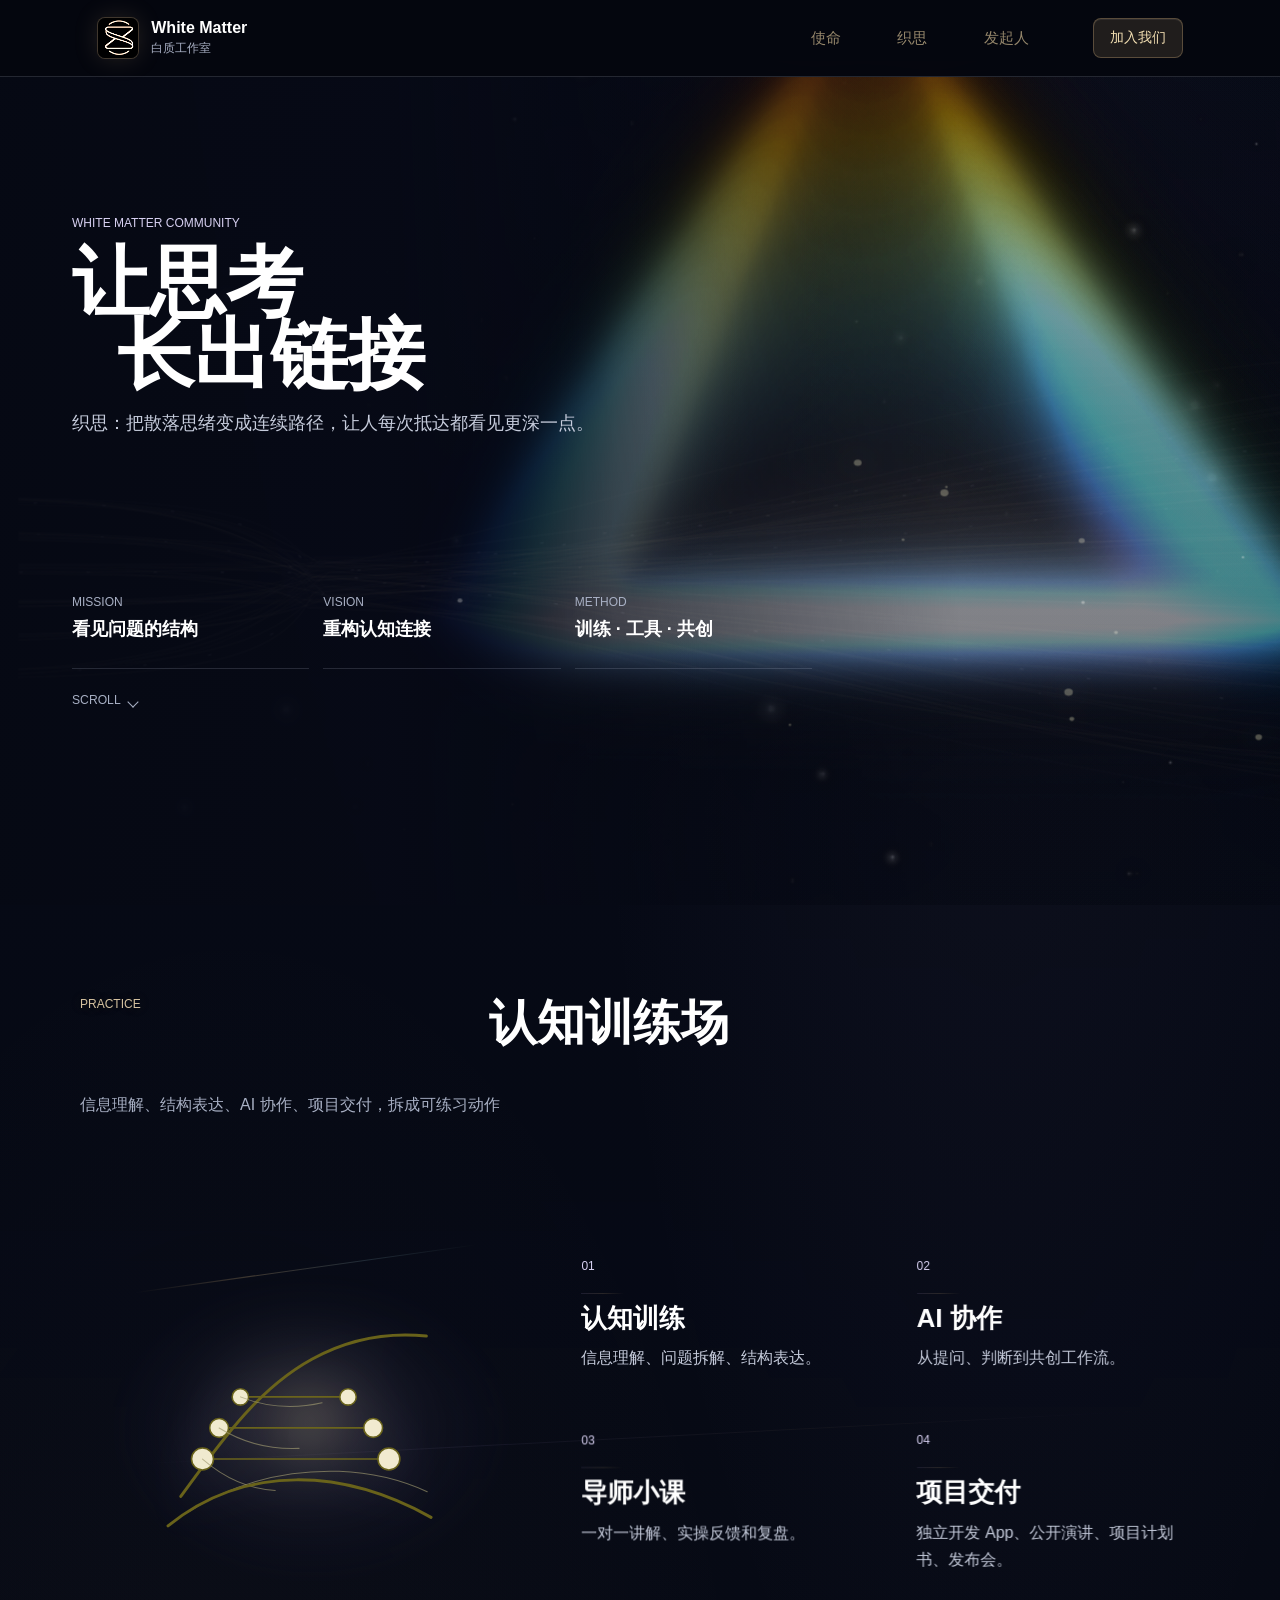
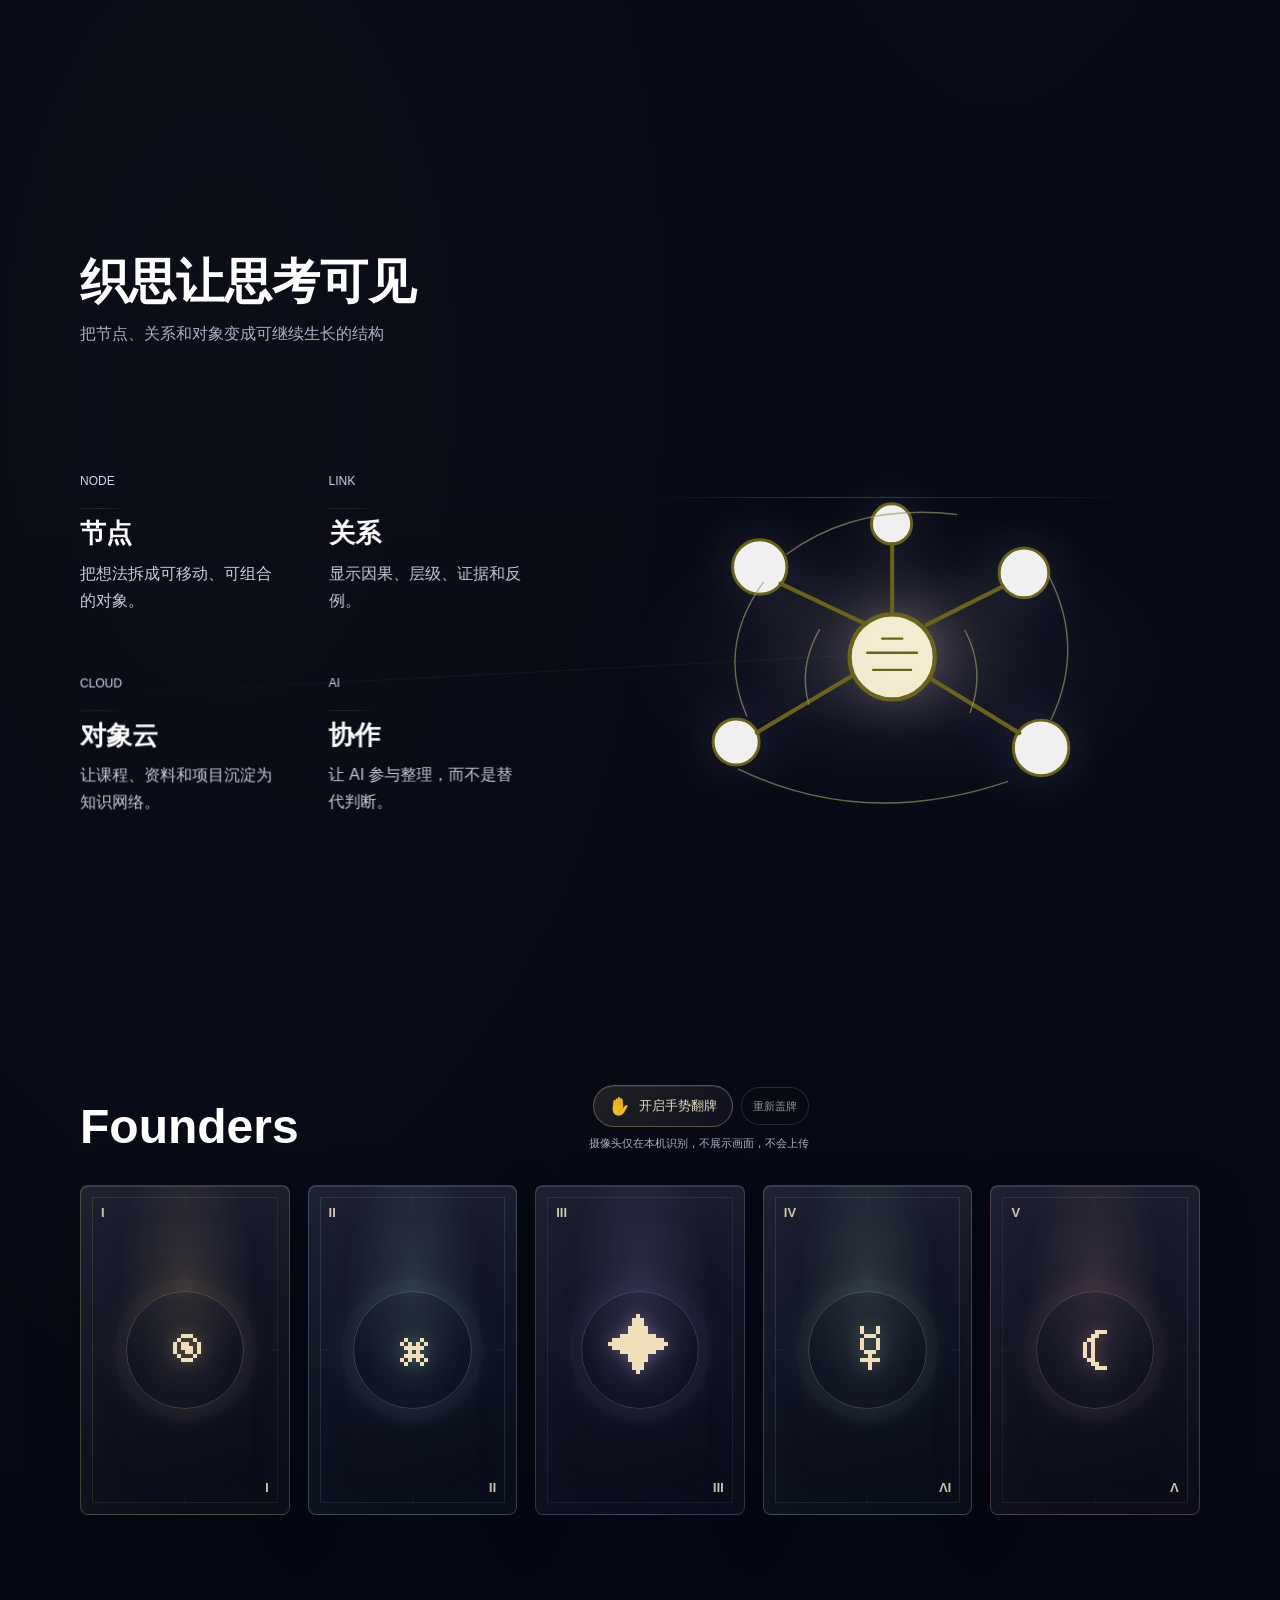
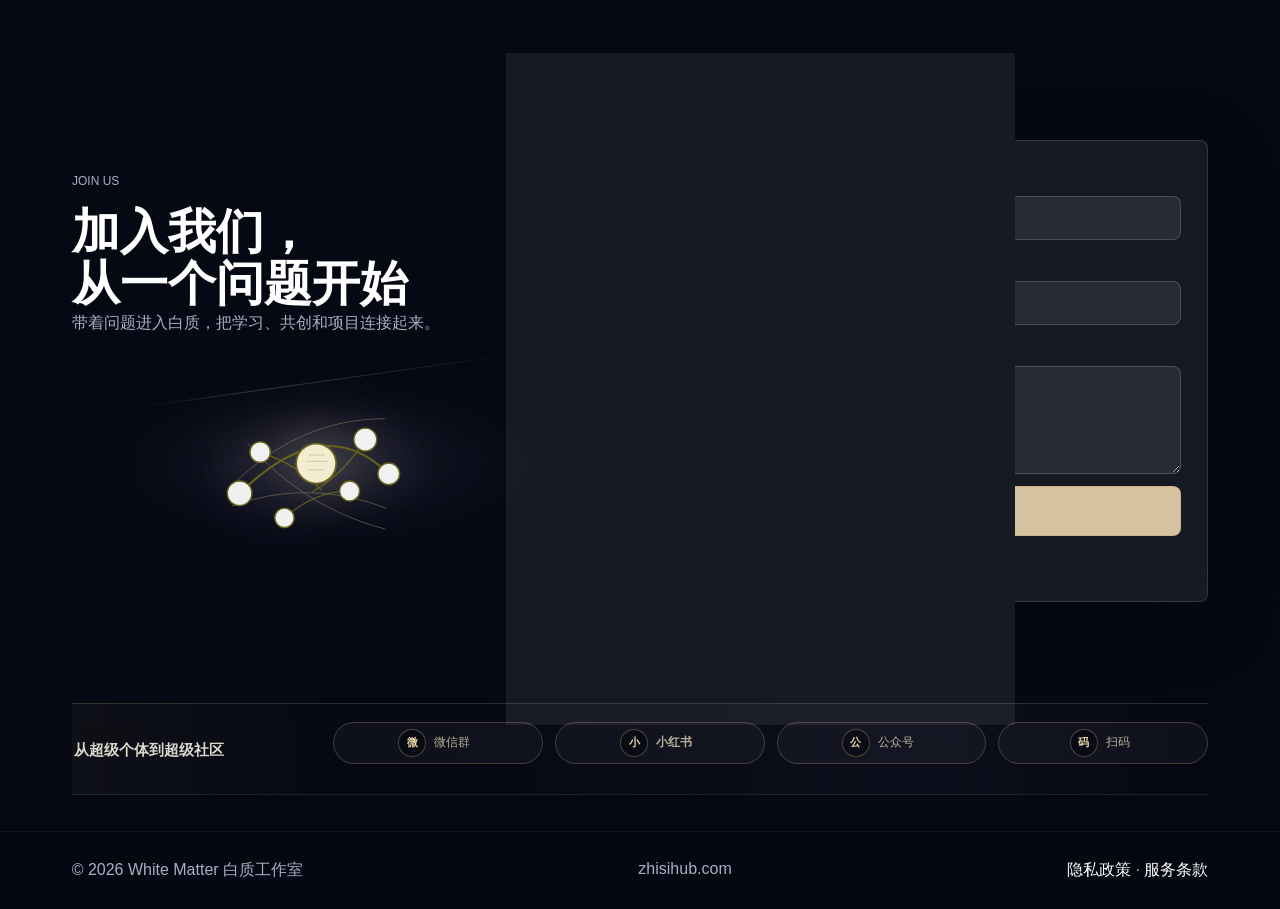
==== index.html @ 8ad55bcb "Add dynamic prism spectrum and rational typography" ====
<!doctype html>
<html lang="zh-CN">
  <head>
    <meta charset="utf-8">
    <meta name="viewport" content="width=device-width, initial-scale=1">
    <meta name="description" content="White Matter 白质工作室，让思考长出链接，把散落思绪变成连续路径。">
    <meta property="og:title" content="White Matter 白质工作室">
    <meta property="og:description" content="让思考长出链接，把散落思绪变成连续路径。">
    <meta property="og:type" content="website">
    <meta property="og:url" content="https://zhisihub.com/">
    <meta name="theme-color" content="#090d19">
    <title>White Matter 白质工作室 | 认知连接社区</title>
    <link rel="icon" href="./favicon.png?v=stroke-write-20260623" type="image/png">
    <link rel="stylesheet" href="./styles.css?v=rational-spectrum-v31">
  </head>
  <body>
    <header class="site-header" aria-label="主导航">
      <a class="brand" href="#mission" aria-label="White Matter 首页">
        <span class="brand-mark" aria-hidden="true">
          <img class="brand-logo-write" src="./assets/white-matter-logo-write.gif?v=logo-write-sync-20260710-1542" alt="">
        </span>
        <span>
          <strong>White Matter</strong>
          <small>白质工作室</small>
        </span>
      </a>
      <nav class="nav-links" aria-label="页面导航">
        <a href="#mission">使命</a>
        <a href="#zhisi">织思</a>
        <a href="#founders">发起人</a>
      </nav>
      <a class="nav-cta" href="#contact">加入我们</a>
    </header>

    <div class="site-galaxy" id="siteGalaxy" aria-hidden="true"></div>

    <main>
      <section id="mission" class="community-hero" aria-label="White Matter 使命愿景">
        <div class="hero-prism" id="heroPrism" aria-hidden="true"></div>
        <svg class="home-fiber-field" id="homeFiberField" viewBox="0 0 1200 680" preserveAspectRatio="none" aria-hidden="true"></svg>
        <div class="hero-inner">
          <p class="eyebrow">White Matter Community</p>
          <h1><span>让思考</span><span>长出链接</span></h1>
          <p class="neural-note">织思：把散落思绪变成连续路径，让人每次抵达都看见更深一点。</p>
          <div class="mission-strip" aria-label="使命愿景">
            <article tabindex="0">
              <span>Mission</span>
              <strong>看见问题的结构</strong>
            </article>
            <article tabindex="0">
              <span>Vision</span>
              <strong>重构认知连接</strong>
            </article>
            <article tabindex="0">
              <span>Method</span>
              <strong>训练 · 工具 · 共创</strong>
            </article>
          </div>
          <a class="scroll-cue" href="#courses" aria-label="向下滚动到认知训练场">Scroll</a>
        </div>
      </section>

      <section id="courses" class="section content-section course-section">
        <div class="section-heading">
          <p class="eyebrow">Practice</p>
          <h2>认知训练场</h2>
          <p>信息理解、结构表达、AI 协作、项目交付，拆成可练习动作</p>
        </div>
        <div class="content-layout">
          <figure class="line-visual" tabindex="0">
            <img src="./assets/course-structure.svg" alt="课程结构线稿图">
          </figure>
          <div class="detail-grid">
            <article tabindex="0"><span>01</span><h3>认知训练</h3><p>信息理解、问题拆解、结构表达。</p></article>
            <article tabindex="0"><span>02</span><h3>AI 协作</h3><p>从提问、判断到共创工作流。</p></article>
            <article tabindex="0"><span>03</span><h3>导师小课</h3><p>一对一讲解、实操反馈和复盘。</p></article>
            <article tabindex="0"><span>04</span><h3>项目交付</h3><p>独立开发 App、公开演讲、项目计划书、发布会。</p></article>
          </div>
        </div>
      </section>

      <section id="zhisi" class="section content-section zhisi-section">
        <div class="section-heading">
          <h2>织思让思考可见</h2>
          <p>把节点、关系和对象变成可继续生长的结构</p>
        </div>
        <div class="content-layout reversed">
          <figure class="line-visual" tabindex="0">
            <img src="./assets/zhisi-map.svg" alt="织思结构线稿图">
          </figure>
          <div class="detail-grid">
            <article tabindex="0"><span>Node</span><h3>节点</h3><p>把想法拆成可移动、可组合的对象。</p></article>
            <article tabindex="0"><span>Link</span><h3>关系</h3><p>显示因果、层级、证据和反例。</p></article>
            <article tabindex="0"><span>Cloud</span><h3>对象云</h3><p>让课程、资料和项目沉淀为知识网络。</p></article>
            <article tabindex="0"><span>AI</span><h3>协作</h3><p>让 AI 参与整理，而不是替代判断。</p></article>
          </div>
        </div>
      </section>

      <section id="founders" class="section founder-section">
        <div class="section-heading">
          <h2>Founders</h2>
          <div class="founder-gesture-controls">
            <div class="gesture-actions">
              <button class="gesture-toggle" id="founderGestureToggle" type="button" aria-pressed="false">
                <span class="gesture-toggle-icon" aria-hidden="true">✋</span>
                <span class="gesture-toggle-label">开启手势翻牌</span>
              </button>
              <button class="gesture-reset" id="founderGestureReset" type="button">重新盖牌</button>
            </div>
            <p class="gesture-status" id="founderGestureStatus" role="status" aria-live="polite">
              摄像头仅在本机识别，不展示画面，不会上传
            </p>
          </div>
        </div>
        <div class="founder-layout">
          <article class="founder-card lead-founder" data-founder-key="xialuoke" role="button" aria-pressed="false" aria-label="夏洛克，理论研发" tabindex="0">
            <div class="founder-card-inner">
              <div class="founder-face founder-symbol-face" aria-hidden="true">
                <span class="tarot-index tarot-index-top">I</span>
                <span class="tarot-symbol">◉</span>
                <span class="tarot-index tarot-index-bottom">I</span>
              </div>
              <div class="founder-face founder-portrait-face">
                <span class="founder-seal" aria-hidden="true">◉</span>
                <img class="founder-sketch founder-avatar" src="./assets/member-xialuoke.png" alt="夏洛克简笔画形象">
                <div class="founder-copy">
                  <h3>夏洛克</h3>
                  <p class="founder-role">理论研发</p>
                </div>
              </div>
            </div>
          </article>
          <article class="founder-card" data-founder-key="luer" role="button" aria-pressed="false" aria-label="陆贰，软件开发" tabindex="0">
            <div class="founder-card-inner">
              <div class="founder-face founder-symbol-face" aria-hidden="true">
                <span class="tarot-index tarot-index-top">II</span>
                <span class="tarot-symbol">⌘</span>
                <span class="tarot-index tarot-index-bottom">II</span>
              </div>
              <div class="founder-face founder-portrait-face">
                <span class="founder-seal" aria-hidden="true">⌘</span>
                <img class="founder-sketch founder-avatar" src="./assets/member-luer.png" alt="陆贰简笔画形象">
                <div class="founder-copy">
                  <h3>陆贰</h3>
                  <p class="founder-role">软件开发</p>
                </div>
              </div>
            </div>
          </article>
          <article class="founder-card" data-founder-key="wuwu" role="button" aria-pressed="false" aria-label="wuwu，市场营销" tabindex="0">
            <div class="founder-card-inner">
              <div class="founder-face founder-symbol-face" aria-hidden="true">
                <span class="tarot-index tarot-index-top">III</span>
                <span class="tarot-symbol">✦</span>
                <span class="tarot-index tarot-index-bottom">III</span>
              </div>
              <div class="founder-face founder-portrait-face">
                <span class="founder-seal" aria-hidden="true">✦</span>
                <img class="founder-sketch founder-avatar" src="./assets/member-wuwu.png" alt="wuwu 简笔画形象">
                <div class="founder-copy">
                  <h3>wuwu</h3>
                  <p class="founder-role">市场营销</p>
                </div>
              </div>
            </div>
          </article>
          <article class="founder-card" data-founder-key="jiupi" role="button" aria-pressed="false" aria-label="九皮，导师教学" tabindex="0">
            <div class="founder-card-inner">
              <div class="founder-face founder-symbol-face" aria-hidden="true">
                <span class="tarot-index tarot-index-top">IV</span>
                <span class="tarot-symbol">☿</span>
                <span class="tarot-index tarot-index-bottom">IV</span>
              </div>
              <div class="founder-face founder-portrait-face">
                <span class="founder-seal" aria-hidden="true">☿</span>
                <img class="founder-sketch founder-avatar" src="./assets/member-jiupi.png" alt="九皮简笔画形象">
                <div class="founder-copy">
                  <h3>九皮</h3>
                  <p class="founder-role">导师教学</p>
                </div>
              </div>
            </div>
          </article>
          <article class="founder-card" data-founder-key="blanche" role="button" aria-pressed="false" aria-label="Blanche，线上推广" tabindex="0">
            <div class="founder-card-inner">
              <div class="founder-face founder-symbol-face" aria-hidden="true">
                <span class="tarot-index tarot-index-top">V</span>
                <span class="tarot-symbol">☾</span>
                <span class="tarot-index tarot-index-bottom">V</span>
              </div>
              <div class="founder-face founder-portrait-face">
                <span class="founder-seal" aria-hidden="true">☾</span>
                <img class="founder-sketch founder-avatar" src="./assets/member-blanche.png" alt="Blanche 简笔画形象">
                <div class="founder-copy">
                  <h3>Blanche</h3>
                  <p class="founder-role">线上推广</p>
                </div>
              </div>
            </div>
          </article>
        </div>
        <aside class="founder-gesture-panel" id="founderGesturePanel" aria-label="本机手势识别处理" aria-hidden="true" hidden>
          <video id="founderGestureVideo" autoplay muted playsinline></video>
        </aside>
        <div class="gesture-cursor" id="founderGestureCursor" aria-hidden="true" hidden>
          <span></span>
        </div>
      </section>

      <section id="contact" class="section contact-section">
        <div class="contact-copy">
          <p class="eyebrow">Join Us</p>
          <h2>加入我们，从一个问题开始</h2>
          <p>带着问题进入白质，把学习、共创和项目连接起来。</p>
          <figure class="contact-visual">
            <img src="./assets/collab-signal.svg" alt="加入我们连接线稿图">
          </figure>
        </div>
        <iframe class="form-submit-frame" name="formSubmitFrame" title="表单提交通道" aria-hidden="true"></iframe>
        <form class="contact-form" id="betaForm" action="https://formsubmit.co/2357731089@qq.com" method="POST" target="formSubmitFrame">
          <input type="hidden" name="_subject" value="白质工作室新的加入申请">
          <input type="hidden" name="_template" value="table">
          <input type="hidden" name="_captcha" value="false">
          <input type="hidden" name="_next" value="https://zhisihub.com/thinking.html">
          <input type="text" name="_honey" tabindex="-1" autocomplete="off" aria-hidden="true" class="form-honey">
          <label>
            <span>姓名 / 昵称</span>
            <input name="姓名" autocomplete="name" placeholder="您的称呼" required>
          </label>
          <label>
            <span>联系方式</span>
            <input name="联系方式" autocomplete="email" placeholder="微信 / 邮箱 / 手机" required>
          </label>
          <label>
            <span>想解决的问题</span>
            <textarea name="想解决的问题" rows="4" placeholder="您想解决什么问题？为什么想加入白质？" required></textarea>
          </label>
          <button type="submit">申请加入</button>
          <p class="form-note" id="formNote">提交后会发送到白质工作室邮箱。</p>
        </form>

        <div id="community" class="mini-social social-section social-loop-section" aria-label="白质社区入口">
          <div class="social-bar-heading">
            <div>
              <p class="eyebrow">Community</p>
              <p class="mini-social-title">从超级个体到超级社区</p>
            </div>
            <span class="social-loop-status" data-social-loop-status aria-live="polite">点击入口展开</span>
          </div>

          <div class="social-loop-shell" data-social-loop aria-label="社区平台入口">
            <div class="social-loop-track" data-social-loop-track>
              <div class="social-loop-list" data-social-loop-sequence>
                <button class="social-action" type="button" data-social-channel="wechat" aria-controls="community-panel" aria-expanded="false">
                  <span class="social-icon" aria-hidden="true">微</span>
                  <span>微信群</span>
                </button>
                <a class="social-action" href="https://www.xiaohongshu.com/" target="_blank" rel="noopener noreferrer" data-social-channel="xhs">
                  <span class="social-icon" aria-hidden="true">小</span>
                  <span>小红书</span>
                </a>
                <button class="social-action" type="button" data-social-channel="official" aria-controls="community-panel" aria-expanded="false">
                  <span class="social-icon" aria-hidden="true">公</span>
                  <span>公众号</span>
                </button>
                <button class="social-action" type="button" data-social-channel="scan" aria-controls="community-panel" aria-expanded="false">
                  <span class="social-icon" aria-hidden="true">码</span>
                  <span>扫码</span>
                </button>
              </div>
            </div>
          </div>

          <aside class="social-qr-panel" id="community-panel" data-social-panel aria-live="polite" hidden>
            <button class="social-panel-close" type="button" data-social-close aria-label="收起二维码" title="收起二维码">×</button>
            <div class="social-qr" aria-hidden="true">
              <svg class="social-qr-svg" viewBox="0 0 120 120" role="img">
                <rect width="120" height="120" rx="10" fill="#fbf8ef"/>
                <path d="M10 10h28v28H10zM82 10h28v28H82zM10 82h28v28H10z" fill="#101112"/>
                <path d="M17 17h14v14H17zM89 17h14v14H89zM17 89h14v14H17z" fill="#fbf8ef"/>
                <path d="M47 12h8v8h-8zM63 12h8v8h-8zM47 28h16v8H47zM72 44h8v8h-8zM90 46h12v8H90zM48 48h8v8h-8zM60 48h8v8h-8zM18 48h12v8H18zM36 48h8v8h-8zM82 60h8v8h-8zM96 60h8v8h-8zM48 64h8v8h-8zM64 64h8v8h-8zM74 76h8v8h-8zM90 78h20v8H90zM48 88h8v8h-8zM60 88h8v8h-8zM72 96h8v8h-8zM88 96h8v8h-8zM104 96h6v14h-6zM46 104h16v6H46z" fill="#101112"/>
                <circle cx="60" cy="60" r="14" fill="#101112"/>
                <text x="60" y="64" text-anchor="middle" font-size="8" font-weight="800" fill="#e5c68e" data-social-qr-label>微信群</text>
              </svg>
            </div>
            <div class="social-qr-copy">
              <h3 data-social-title>扫码加入微信群</h3>
              <p data-social-note>把真实微信群二维码替换到这里后，访客可以在电脑端扫码，手机端长按保存。</p>
            </div>
          </aside>
        </div>
      </section>

    </main>

    <footer class="site-footer">
      <span>© 2026 White Matter 白质工作室</span>
      <span>zhisihub.com</span>
      <span><a href="./privacy.html">隐私政策</a> · <a href="./terms.html">服务条款</a></span>
    </footer>

    <script src="./galaxy-exact.js?v=white-starlight-v10"></script>
    <script src="./visual-effects.js?v=prism-spectrum-v16"></script>
    <script src="./script.js?v=centered-founders-formal-copy-v25"></script>
  </body>
</html>
---- styles.css ----
:root {
  color-scheme: dark;
  --ink: #f6fbff;
  --muted: #9fb5c8;
  --dim: #6f879b;
  --paper: #06131f;
  --surface: rgba(255, 255, 255, 0.07);
  --surface-strong: rgba(255, 255, 255, 0.11);
  --line: rgba(205, 232, 255, 0.15);
  --navy: #071827;
  --navy-2: #102235;
  --cyan: #21b8c9;
  --blue: #3f70d7;
  --orange: #e58b31;
  --violet: #7464d8;
  --shadow: 0 24px 80px rgba(0, 0, 0, 0.36);
  font-family: Inter, ui-sans-serif, system-ui, -apple-system, BlinkMacSystemFont, "PingFang SC", "Microsoft YaHei", sans-serif;
}

* {
  box-sizing: border-box;
}

html {
  scroll-behavior: smooth;
}

body {
  margin: 0;
  overflow-x: hidden;
  background:
    linear-gradient(180deg, #071827 0%, #06131f 44%, #081a2a 100%);
  color: var(--ink);
  letter-spacing: 0;
}

a {
  color: inherit;
  text-decoration: none;
}

button,
input,
textarea {
  font: inherit;
}

button {
  letter-spacing: 0;
}

img {
  display: block;
  max-width: 100%;
}

h1,
h2,
h3,
h4,
p {
  margin-top: 0;
  overflow-wrap: anywhere;
}

.site-header {
  position: sticky;
  top: 0;
  z-index: 20;
  display: grid;
  grid-template-columns: minmax(190px, 1fr) auto minmax(92px, 1fr);
  align-items: center;
  gap: 18px;
  min-height: 72px;
  padding: 14px 54px;
  border-bottom: 1px solid var(--line);
  background: rgba(7, 24, 39, 0.84);
  color: #ffffff;
  backdrop-filter: blur(18px);
}

.brand {
  display: inline-flex;
  align-items: center;
  gap: 12px;
  width: fit-content;
}

.brand-mark {
  display: inline-grid;
  place-items: center;
  width: 40px;
  height: 40px;
  border-radius: 8px;
  background: #ffffff;
  color: var(--navy);
  font-weight: 900;
}

.brand strong,
.brand small {
  display: block;
}

.brand strong {
  font-size: 1rem;
  line-height: 1.15;
}

.brand small {
  margin-top: 2px;
  color: var(--muted);
  font-size: 0.75rem;
}

.nav-links {
  display: flex;
  justify-content: center;
  gap: 6px;
  padding: 4px;
  border: 1px solid var(--line);
  border-radius: 8px;
  background: rgba(255, 255, 255, 0.05);
}

.nav-links a,
.nav-links button {
  min-height: 36px;
  padding: 0 12px;
  border: 0;
  border-radius: 6px;
  background: transparent;
  color: rgba(255, 255, 255, 0.76);
  cursor: pointer;
  font-size: 0.875rem;
}

.nav-links a {
  display: inline-flex;
  align-items: center;
}

.nav-links a:hover,
.nav-links button:hover,
.nav-links button.is-active {
  background: rgba(33, 184, 201, 0.16);
  color: #ffffff;
}

.nav-cta {
  justify-self: end;
  display: inline-flex;
  align-items: center;
  justify-content: center;
  min-height: 40px;
  padding: 0 16px;
  border-radius: 8px;
  background: var(--cyan);
  color: #04131a;
  font-size: 0.875rem;
  font-weight: 850;
}

.community-hero,
.section {
  scroll-margin-top: 72px;
}

.community-hero {
  position: relative;
  display: grid;
  align-items: end;
  min-height: calc(100svh - 72px);
  overflow: hidden;
  padding: 118px 72px 70px;
  color: #ffffff;
}

.community-hero::after {
  content: "";
  position: absolute;
  inset: 0;
  background:
    repeating-linear-gradient(90deg, rgba(255, 255, 255, 0.025) 0 1px, transparent 1px 92px),
    repeating-linear-gradient(0deg, rgba(255, 255, 255, 0.018) 0 1px, transparent 1px 92px);
  opacity: 0.48;
  pointer-events: none;
}

.hero-bg,
.hero-bg img,
.hero-shade {
  position: absolute;
  inset: 0;
}

.hero-bg img {
  width: 100%;
  height: 100%;
  object-fit: cover;
  filter: saturate(1.08) contrast(1.08);
  opacity: 0.72;
}

.hero-shade {
  background:
    linear-gradient(90deg, rgba(6, 19, 31, 0.98) 0%, rgba(8, 31, 50, 0.9) 42%, rgba(6, 19, 31, 0.28) 100%),
    linear-gradient(180deg, rgba(6, 19, 31, 0.3) 0%, rgba(6, 19, 31, 0.96) 100%);
}

.neural-figure {
  position: absolute;
  z-index: 1;
  top: 82px;
  right: clamp(-22px, 2.4vw, 42px);
  width: min(56vw, 760px);
  margin: 0;
  border-radius: 50%;
  overflow: hidden;
  opacity: 0.96;
  pointer-events: none;
}

.neural-figure::before {
  content: "";
  position: absolute;
  inset: 9%;
  border-radius: 50%;
  background: radial-gradient(circle, rgba(33, 184, 201, 0.16), transparent 62%);
  filter: blur(28px);
}

.neural-figure img {
  position: relative;
  width: 100%;
  height: auto;
  filter: drop-shadow(0 0 28px rgba(159, 239, 255, 0.18)) drop-shadow(0 22px 70px rgba(0, 0, 0, 0.34));
  mix-blend-mode: screen;
}

.hero-inner {
  position: relative;
  z-index: 2;
  width: min(1120px, 100%);
}

.eyebrow {
  margin: 0 0 14px;
  color: var(--orange);
  font-size: 0.75rem;
  font-weight: 850;
  letter-spacing: 0;
  text-transform: uppercase;
}

h1 {
  width: min(860px, 100%);
  margin-bottom: 22px;
  font-size: clamp(4.35rem, 6.4vw, 5.25rem);
  line-height: 1.03;
  letter-spacing: 0;
}

.hero-lead {
  margin-bottom: 8px;
  color: rgba(255, 255, 255, 0.78);
  font-size: 1.18rem;
  line-height: 1.7;
}

.neural-note {
  width: fit-content;
  margin-bottom: 30px;
  padding: 7px 10px;
  border: 1px solid rgba(33, 184, 201, 0.22);
  border-radius: 8px;
  background: rgba(33, 184, 201, 0.08);
  color: rgba(218, 243, 255, 0.82);
  font-size: 0.9rem;
}

.hero-actions {
  display: flex;
  flex-wrap: wrap;
  gap: 12px;
  margin-bottom: 52px;
}

.primary-button,
.secondary-button {
  display: inline-flex;
  align-items: center;
  justify-content: center;
  min-height: 48px;
  padding: 0 20px;
  border-radius: 8px;
  font-size: 0.9375rem;
  font-weight: 820;
}

.primary-button {
  background: var(--cyan);
  color: #04131a;
}

.secondary-button {
  border: 1px solid var(--line);
  background: rgba(255, 255, 255, 0.08);
  color: #ffffff;
}

.mission-strip {
  display: grid;
  grid-template-columns: repeat(3, minmax(0, 1fr));
  gap: 12px;
  width: min(860px, 100%);
}

.mission-strip article,
.founder-card,
.branch-panel,
.program-grid article,
.contact-form,
.legal-page article {
  border: 1px solid var(--line);
  border-radius: 8px;
  background: var(--surface);
  box-shadow: var(--shadow);
  backdrop-filter: blur(18px);
}

.mission-strip article {
  min-height: 130px;
  padding: 20px;
}

.mission-strip span,
.panel-kicker,
.program-grid span,
.founder-card span {
  display: inline-flex;
  margin-bottom: 14px;
  color: var(--cyan);
  font-size: 0.72rem;
  font-weight: 850;
  text-transform: uppercase;
}

.mission-strip strong {
  display: block;
  font-size: 1.06rem;
  line-height: 1.35;
}

.section {
  padding: 92px 72px;
}

.section-heading {
  display: grid;
  grid-template-columns: minmax(220px, 0.68fr) minmax(360px, 1.32fr);
  gap: 42px;
  align-items: start;
  margin-bottom: 32px;
}

.section-heading.centered {
  display: block;
  width: min(760px, 100%);
  margin-right: auto;
  margin-left: auto;
  text-align: center;
}

.section-heading h2,
.contact-copy h2 {
  margin-bottom: 0;
  font-size: 3rem;
  line-height: 1.08;
  letter-spacing: 0;
}

.section-heading p:not(.eyebrow),
.contact-copy p,
.panel-copy p,
.founder-card p,
.form-note,
.legal-lead,
.legal-page p {
  color: var(--muted);
  line-height: 1.7;
}

.course-section .section-heading p:not(.eyebrow),
.zhisi-section .section-heading p:not(.eyebrow) {
  white-space: nowrap;
}

.founder-section,
.program-section {
  background:
    linear-gradient(180deg, rgba(8, 26, 42, 0.7), rgba(6, 19, 31, 0.92));
}

.founder-layout {
  display: grid;
  grid-template-columns: 1.2fr repeat(4, minmax(0, 1fr));
  gap: 14px;
}

.founder-card {
  min-height: 238px;
  padding: 22px;
}

.lead-founder {
  background: rgba(33, 184, 201, 0.11);
}

.avatar-mark {
  display: grid;
  place-items: center;
  width: 54px;
  height: 54px;
  margin-bottom: 28px;
  border: 1px solid rgba(33, 184, 201, 0.32);
  border-radius: 8px;
  background: rgba(7, 24, 39, 0.78);
  color: var(--cyan);
  font-size: 1.25rem;
  font-weight: 900;
}

.founder-card h3 {
  margin-bottom: 10px;
  font-size: 1.42rem;
  line-height: 1.2;
}

.founder-card p {
  margin-bottom: 0;
}

.branch-section {
  background:
    linear-gradient(180deg, rgba(6, 19, 31, 0.92), rgba(10, 31, 50, 0.9));
}

.branch-shell {
  display: grid;
  grid-template-columns: 220px minmax(0, 1fr);
  gap: 20px;
  align-items: start;
  width: min(1120px, 100%);
  margin: 0 auto;
}

.branch-menu {
  display: grid;
  gap: 10px;
}

.branch-menu button {
  min-height: 54px;
  border: 1px solid var(--line);
  border-radius: 8px;
  background: rgba(255, 255, 255, 0.06);
  color: rgba(255, 255, 255, 0.74);
  cursor: pointer;
  font-weight: 820;
  text-align: left;
  padding: 0 18px;
}

.branch-menu button:hover,
.branch-menu button.is-active {
  border-color: rgba(33, 184, 201, 0.6);
  background: rgba(33, 184, 201, 0.16);
  color: #ffffff;
}

.branch-panels {
  min-width: 0;
}

.branch-panel {
  min-height: 430px;
  padding: 36px;
}

.branch-panel[hidden] {
  display: none;
}

.panel-copy {
  width: min(720px, 100%);
  margin-bottom: 32px;
}

.panel-copy h3 {
  margin-bottom: 0;
  font-size: 3.1rem;
  line-height: 1.08;
}

.signal-list {
  display: grid;
  grid-template-columns: repeat(4, minmax(0, 1fr));
  gap: 0;
  border-top: 1px solid var(--line);
  border-left: 1px solid var(--line);
}

.signal-list span {
  min-height: 96px;
  display: grid;
  place-items: center;
  border-right: 1px solid var(--line);
  border-bottom: 1px solid var(--line);
  color: rgba(255, 255, 255, 0.88);
  font-weight: 850;
}

.signal-list.compact {
  grid-template-columns: repeat(2, minmax(0, 1fr));
}

.course-lines,
.metric-grid,
.program-grid {
  display: grid;
  gap: 14px;
}

.course-lines {
  grid-template-columns: repeat(4, minmax(0, 1fr));
}

.course-lines div {
  min-height: 160px;
  padding: 20px;
  border-top: 1px solid var(--line);
}

.course-lines span {
  display: block;
  margin-bottom: 34px;
  color: var(--orange);
  font-weight: 900;
}

.course-lines strong {
  display: block;
  font-size: 1.2rem;
  line-height: 1.3;
}

.metric-grid {
  grid-template-columns: repeat(3, minmax(0, 1fr));
}

.metric-grid article {
  min-height: 170px;
  padding: 22px;
  border: 1px solid var(--line);
  border-radius: 8px;
}

.metric-grid strong {
  display: block;
  margin-bottom: 16px;
  color: var(--cyan);
  font-size: 3.6rem;
  line-height: 1;
}

.metric-grid span {
  color: var(--muted);
}

.media-panel {
  display: grid;
  grid-template-columns: minmax(280px, 0.78fr) minmax(320px, 1.22fr);
  gap: 30px;
  align-items: center;
}

.media-panel[hidden] {
  display: none;
}

.tool-preview {
  margin: 0;
}

.tool-preview img {
  width: 100%;
  border: 1px solid var(--line);
  border-radius: 8px;
  box-shadow: 0 16px 42px rgba(0, 0, 0, 0.32);
}

.program-grid {
  grid-template-columns: repeat(4, minmax(0, 1fr));
}

.program-grid article {
  min-height: 205px;
  padding: 24px;
}

.program-grid h3 {
  margin-bottom: 0;
  font-size: 1.45rem;
  line-height: 1.26;
}

.program-grid article:nth-child(1) {
  border-top: 4px solid var(--cyan);
}

.program-grid article:nth-child(2) {
  border-top: 4px solid var(--blue);
}

.program-grid article:nth-child(3) {
  border-top: 4px solid var(--orange);
}

.program-grid article:nth-child(4) {
  border-top: 4px solid var(--violet);
}

.contact-section {
  display: grid;
  grid-template-columns: minmax(280px, 0.9fr) minmax(360px, 1.1fr);
  gap: 52px;
  align-items: start;
  background: #071827;
}

.contact-form {
  display: grid;
  gap: 16px;
  padding: 26px;
}

.contact-form label,
.contact-form span {
  display: grid;
  gap: 8px;
}

.contact-form span {
  color: #ffffff;
  font-weight: 800;
}

.contact-form input,
.contact-form textarea {
  width: 100%;
  border: 1px solid var(--line);
  border-radius: 8px;
  padding: 14px 15px;
  background: rgba(4, 19, 26, 0.58);
  color: #ffffff;
}

.contact-form textarea {
  resize: vertical;
}

.contact-form button {
  min-height: 50px;
  border: 0;
  border-radius: 8px;
  background: var(--cyan);
  color: #04131a;
  cursor: pointer;
  font-weight: 850;
}

.form-note {
  margin: 0;
}

.site-footer {
  display: flex;
  flex-wrap: wrap;
  justify-content: space-between;
  gap: 14px;
  padding: 28px 72px;
  border-top: 1px solid var(--line);
  background: #06131f;
  color: var(--muted);
}

.site-footer a {
  color: #ffffff;
}

.legal-page {
  width: min(900px, calc(100% - 36px));
  margin: 0 auto;
  padding: 88px 0;
}

.legal-page h1 {
  max-width: 100%;
  margin-bottom: 18px;
  color: var(--ink);
  font-size: 3.2rem;
}

.legal-lead {
  margin-bottom: 30px;
  font-size: 1.125rem;
}

.legal-page article {
  margin-top: 14px;
  padding: 22px;
}

.legal-page article h2 {
  margin-bottom: 8px;
  font-size: 1.375rem;
}

@media (max-width: 1180px) {
  .site-header {
    grid-template-columns: 1fr auto;
    padding: 14px 28px;
  }

  .nav-links {
    display: none;
  }

  .community-hero,
  .section {
    padding-right: 36px;
    padding-left: 36px;
  }

  .mission-strip,
  .founder-layout,
  .program-grid,
  .course-lines {
    grid-template-columns: repeat(2, minmax(0, 1fr));
  }

  .branch-shell,
  .contact-section,
  .media-panel,
  .content-layout,
  .section-heading {
    grid-template-columns: 1fr;
  }

  .content-layout.reversed .line-visual {
    order: 0;
  }

  .branch-menu {
    grid-template-columns: repeat(5, minmax(0, 1fr));
  }

  .branch-menu button {
    min-height: 48px;
    padding: 0 12px;
    text-align: center;
  }

  .signal-list,
  .metric-grid {
    grid-template-columns: repeat(2, minmax(0, 1fr));
  }
}

@media (max-width: 760px) {
  .site-header {
    min-height: 68px;
    padding: 12px 18px;
  }

  .brand-mark {
    width: 36px;
    height: 36px;
  }

  .nav-cta {
    min-height: 38px;
    padding: 0 12px;
  }

  .community-hero {
    width: 100%;
    max-width: 100vw;
    min-height: auto;
    padding: 70px 20px 34px;
  }

  .hero-inner {
    width: calc(100vw - 40px);
    max-width: calc(100vw - 40px);
    min-width: 0;
  }

  .neural-figure {
    top: 94px;
    right: -228px;
    width: 620px;
    opacity: 0.52;
  }

  h1 {
    max-width: calc(100vw - 40px);
    font-size: 3.35rem;
    line-height: 1.02;
    word-break: break-all;
  }

  .hero-lead {
    max-width: calc(100vw - 40px);
    font-size: 1rem;
    word-break: break-all;
  }

  .hero-actions {
    margin-bottom: 28px;
  }

  .primary-button,
  .secondary-button {
    width: 100%;
    max-width: 100%;
  }

  .mission-strip,
  .founder-layout,
  .program-grid,
  .course-lines,
  .detail-grid,
  .signal-list,
  .signal-list.compact,
  .metric-grid,
  .branch-menu {
    grid-template-columns: 1fr;
  }

  .mission-strip article,
  .founder-card,
  .detail-grid article,
  .program-grid article,
  .course-lines div,
  .metric-grid article {
    min-height: auto;
  }

  .mission-strip article {
    padding: 16px;
  }

  .section {
    padding: 58px 18px;
  }

  .section-heading {
    gap: 12px;
    margin-bottom: 24px;
  }

  .section-heading.centered {
    text-align: left;
  }

  .section-heading h2,
  .contact-copy h2,
  .panel-copy h3 {
    font-size: 2.15rem;
  }

  .branch-panel {
    min-height: auto;
    padding: 22px;
  }

  .branch-menu button {
    text-align: left;
  }

  .signal-list span {
    min-height: 70px;
  }

  .contact-section {
    gap: 26px;
  }

  .content-layout {
    gap: 16px;
  }

  .line-visual {
    min-height: 260px;
    padding: 18px;
  }

  .detail-grid article {
    padding: 20px;
  }

  .detail-grid span {
    margin-bottom: 26px;
  }

  .scroll-cue {
    margin-top: 18px;
  }

  .contact-form {
    padding: 22px;
  }

  .site-footer {
    display: grid;
    padding: 26px 18px;
  }

  .legal-page {
    padding: 58px 0;
  }

  .legal-page h1 {
    font-size: 2.55rem;
  }
}

/* Monochrome visual direction */
:root {
  color-scheme: light;
  --ink: #101010;
  --muted: #666666;
  --dim: #8a8a8a;
  --paper: #ffffff;
  --surface: rgba(255, 255, 255, 0.82);
  --surface-strong: rgba(255, 255, 255, 0.94);
  --line: rgba(16, 16, 16, 0.13);
  --navy: #101010;
  --navy-2: #222222;
  --cyan: #101010;
  --blue: #333333;
  --orange: #101010;
  --violet: #4a4a4a;
  --shadow: 0 24px 80px rgba(16, 16, 16, 0.08);
}

body {
  background: #ffffff;
  color: var(--ink);
}

body::after {
  content: "";
  position: fixed;
  inset: 72px 0 0;
  z-index: 15;
  pointer-events: none;
  background:
    radial-gradient(circle at 50% 10%, rgba(214, 176, 78, 0.08), transparent 34%),
    linear-gradient(180deg, rgba(16, 16, 16, 0.035), transparent 28%);
  opacity: 0;
}

.site-header {
  border-bottom: 1px solid var(--line);
  background: rgba(255, 255, 255, 0.92);
  color: var(--ink);
}

.site-header::after {
  content: "";
  position: absolute;
  right: 0;
  bottom: -1px;
  left: 0;
  height: 1px;
  background: linear-gradient(90deg, transparent, rgba(16, 16, 16, 0.7), rgba(214, 176, 78, 0.68), transparent);
  opacity: 0;
  transform: scaleX(0);
  transform-origin: center;
  pointer-events: none;
}

.brand-mark {
  background: var(--ink);
  color: #ffffff;
}

.brand small {
  color: var(--muted);
}

.nav-links {
  border-color: var(--line);
  background: rgba(255, 255, 255, 0.72);
}

.nav-links a,
.nav-links button {
  color: rgba(16, 16, 16, 0.66);
}

.nav-links a:hover,
.nav-links button:hover,
.nav-links button.is-active {
  background: #101010;
  color: #ffffff;
}

.nav-cta,
.primary-button,
.contact-form button {
  background: #101010;
  color: #ffffff;
}

.community-hero {
  background: #ffffff;
  color: var(--ink);
  align-items: center;
  min-height: min(820px, calc(100svh - 72px));
  padding-top: 96px;
  padding-bottom: 54px;
}

.community-hero::after {
  display: none;
}

.hero-bg,
.hero-shade {
  display: none;
}

.hero-bg img {
  opacity: 0;
}

.neural-figure {
  top: 72px;
  right: clamp(-178px, -8vw, -72px);
  width: min(63vw, 880px);
  aspect-ratio: 1;
  border: 0;
  border-radius: 0;
  overflow: visible;
  background: transparent;
  box-shadow: none;
  opacity: 0.92;
  -webkit-mask-image: none;
  mask-image: none;
}

.neural-figure::before {
  display: none;
}

.neural-figure img {
  width: 100%;
  height: 100%;
  object-fit: contain;
  opacity: 1;
  transform: scale(1.05) translate(2%, -2%);
  filter: drop-shadow(0 22px 58px rgba(120, 104, 62, 0.08));
  mix-blend-mode: normal;
}

.mission-strip {
  width: min(760px, 100%);
}

.mission-strip article {
  min-height: 96px;
  padding: 15px 18px;
}

.eyebrow,
.mission-strip span,
.panel-kicker,
.program-grid span,
.founder-card span,
.course-lines span,
.metric-grid strong {
  color: #101010;
}

.hero-lead {
  color: rgba(16, 16, 16, 0.68);
}

.neural-note {
  border-color: rgba(16, 16, 16, 0.16);
  background: rgba(255, 255, 255, 0.68);
  color: rgba(16, 16, 16, 0.7);
}

.secondary-button {
  border-color: rgba(16, 16, 16, 0.22);
  background: rgba(255, 255, 255, 0.78);
  color: #101010;
}

.mission-strip article,
.founder-card,
.branch-panel,
.program-grid article,
.detail-grid article,
.line-visual,
.contact-visual,
.contact-form,
.legal-page article {
  background: rgba(255, 255, 255, 0.82);
}

.mission-strip article {
  border-color: rgba(16, 16, 16, 0.12);
  background: rgba(255, 255, 255, 0.62);
  box-shadow: 0 18px 54px rgba(16, 16, 16, 0.045);
}

.founder-section,
.program-section,
.branch-section,
.contact-section {
  background: #ffffff;
}

.lead-founder {
  background: #ffffff;
}

.founder-layout {
  grid-template-columns: repeat(5, minmax(0, 1fr));
  width: min(1120px, 100%);
  margin-right: auto;
  margin-left: auto;
  gap: 12px;
  align-items: stretch;
}

.avatar-mark {
  border-color: rgba(16, 16, 16, 0.18);
  background: #101010;
  color: #ffffff;
}

.founder-card {
  position: relative;
  display: flex;
  min-height: 266px;
  flex-direction: column;
  justify-content: flex-start;
  overflow: hidden;
  padding: 20px 18px 18px;
  border: 1px solid rgba(16, 16, 16, 0.1);
  border-radius: 8px;
  background: rgba(255, 255, 255, 0.78);
  box-shadow: 0 22px 70px rgba(16, 16, 16, 0.045);
}

.founder-copy {
  position: relative;
  z-index: 1;
  padding: 0;
}

.founder-copy span {
  display: block;
  margin-bottom: 10px;
  color: rgba(16, 16, 16, 0.48);
  font-size: 0.86rem;
  font-weight: 850;
  letter-spacing: 0;
  text-transform: uppercase;
}

.founder-card h3 {
  margin: 0;
  color: rgba(16, 16, 16, 0.62);
  font-size: clamp(1.12rem, 1.38vw, 1.5rem);
  font-weight: 560;
  line-height: 1.02;
}

.founder-sketch {
  width: min(100%, 176px);
  height: 176px;
  margin: 18px auto 0;
  object-fit: contain;
  opacity: 1;
}

.founder-avatar {
  border-radius: 0;
}

.zhisi-section .section-heading {
  display: block;
  width: min(1120px, 100%);
  margin-right: auto;
  margin-left: auto;
}

.zhisi-section .section-heading h2 {
  margin-bottom: 12px;
}

.zhisi-section .section-heading p:not(.eyebrow) {
  max-width: 680px;
}

.scroll-cue {
  display: inline-flex;
  width: fit-content;
  margin-top: 22px;
  color: rgba(16, 16, 16, 0.46);
  font-size: 0.76rem;
  font-weight: 850;
  letter-spacing: 0;
  text-transform: uppercase;
}

.scroll-cue::after {
  content: "";
  width: 7px;
  height: 7px;
  margin: 5px 0 0 8px;
  border-right: 1px solid currentColor;
  border-bottom: 1px solid currentColor;
  transform: rotate(45deg);
}

.content-section {
  display: grid;
  gap: 26px;
}

.content-layout {
  display: grid;
  grid-template-columns: minmax(320px, 0.9fr) minmax(420px, 1.1fr);
  gap: 28px;
  align-items: stretch;
  width: min(1120px, 100%);
  margin: 0 auto;
}

.content-layout.reversed .line-visual {
  order: 2;
}

.line-visual,
.contact-visual {
  display: grid;
  place-items: center;
  min-height: 420px;
  margin: 0;
  padding: 28px;
  border: 1px solid rgba(16, 16, 16, 0.1);
  border-radius: 8px;
  box-shadow: 0 22px 68px rgba(16, 16, 16, 0.06);
}

.line-visual img,
.contact-visual img {
  width: min(100%, 560px);
}

.detail-grid {
  display: grid;
  grid-template-columns: repeat(2, minmax(0, 1fr));
  gap: 14px;
}

.detail-grid article {
  min-height: 203px;
  padding: 24px;
  border: 1px solid rgba(16, 16, 16, 0.1);
  border-radius: 8px;
  box-shadow: 0 18px 52px rgba(16, 16, 16, 0.05);
}

.detail-grid span {
  display: block;
  margin-bottom: 42px;
  color: rgba(16, 16, 16, 0.48);
  font-size: 0.78rem;
  font-weight: 850;
  letter-spacing: 0;
  text-transform: uppercase;
}

.detail-grid h3 {
  margin-bottom: 10px;
  font-size: 1.48rem;
  line-height: 1.2;
}

.detail-grid p {
  margin-bottom: 0;
  color: rgba(16, 16, 16, 0.62);
  line-height: 1.7;
}

.course-section,
.zhisi-section {
  background: #ffffff;
}

.contact-copy {
  display: grid;
  gap: 18px;
}

.contact-visual {
  min-height: 280px;
  padding: 20px;
}

.branch-menu button {
  background: rgba(255, 255, 255, 0.76);
  color: rgba(16, 16, 16, 0.62);
}

.branch-menu button:hover,
.branch-menu button.is-active {
  border-color: #101010;
  background: #101010;
  color: #ffffff;
}

.signal-list span {
  color: rgba(16, 16, 16, 0.82);
}

.tool-preview img {
  box-shadow: 0 18px 56px rgba(16, 16, 16, 0.1);
}

.program-grid article:nth-child(1),
.program-grid article:nth-child(2),
.program-grid article:nth-child(3),
.program-grid article:nth-child(4) {
  border-top-color: #101010;
}

.contact-form span,
.site-footer a {
  color: #101010;
}

.contact-form input,
.contact-form textarea {
  background: rgba(255, 255, 255, 0.86);
  color: #101010;
}

.form-honey {
  position: absolute;
  left: -9999px;
  width: 1px;
  height: 1px;
  opacity: 0;
  pointer-events: none;
}

.contact-form button {
  display: inline-flex;
  align-items: center;
  justify-content: center;
  gap: 10px;
}

.contact-form button:disabled {
  cursor: progress;
}

.contact-form.is-submitting button::after {
  content: "";
  width: 6px;
  height: 6px;
  border-radius: 50%;
  background: currentColor;
  box-shadow:
    13px 0 0 currentColor,
    26px 0 0 currentColor;
}

.site-footer {
  background: #ffffff;
}

.thanks-page {
  min-height: calc(100svh - 72px);
  background: #ffffff;
}

.thinking-page {
  display: grid;
  min-height: calc(100svh - 72px);
}

.thanks-hero {
  position: relative;
  display: grid;
  grid-template-columns: minmax(320px, 0.96fr) minmax(360px, 1.04fr);
  gap: 56px;
  align-items: center;
  min-height: calc(100svh - 72px);
  padding: 90px 72px 72px;
  overflow: hidden;
}

.thanks-copy {
  position: relative;
  z-index: 2;
}

.thanks-copy h1 {
  max-width: 820px;
  margin-bottom: 20px;
  color: #101010;
  font-size: 5.8rem;
  line-height: 1.02;
}

.thanks-lead {
  margin-bottom: 12px;
  color: #101010;
  font-size: 2.25rem;
  font-weight: 850;
  line-height: 1.2;
}

.thanks-note {
  max-width: 560px;
  margin-bottom: 30px;
  color: rgba(16, 16, 16, 0.62);
  font-size: 1.05rem;
  line-height: 1.75;
}

.thanks-actions {
  display: flex;
  flex-wrap: wrap;
  gap: 12px;
}

.thinking-hero {
  display: grid;
  place-items: center;
  align-content: center;
  gap: 24px;
  min-height: calc(100svh - 72px);
  padding: 92px 24px 70px;
  text-align: center;
}

.thinking-copy {
  position: relative;
  z-index: 2;
  max-width: 720px;
}

.thinking-copy h1 {
  margin-bottom: 14px;
  color: #101010;
  font-size: clamp(2.35rem, 4.7vw, 4.6rem);
  font-weight: 920;
  line-height: 1.02;
}

.thinking-copy p:not(.eyebrow) {
  max-width: 620px;
  margin: 0 auto;
  color: rgba(16, 16, 16, 0.58);
  font-size: 1rem;
  line-height: 1.76;
}

.thinking-field {
  width: min(72vw, 430px);
  opacity: 0.92;
}

.thinking-route {
  margin-top: 2px;
  color: rgba(16, 16, 16, 0.42);
  font-size: 0.78rem;
  font-weight: 800;
  text-transform: uppercase;
}

.thought-field {
  position: relative;
  display: grid;
  place-items: center;
  width: min(100%, 620px);
  aspect-ratio: 1;
  margin: 0 auto;
}

.thought-field::before {
  content: "";
  position: absolute;
  inset: 8%;
  border-radius: 50%;
  border: 1px solid rgba(16, 16, 16, 0.1);
  box-shadow: 0 28px 80px rgba(16, 16, 16, 0.07);
}

.thought-field::after {
  content: "";
  position: absolute;
  inset: 23%;
  border-radius: 50%;
  background: radial-gradient(circle, rgba(255, 245, 218, 0.95), rgba(255, 255, 255, 0) 66%);
  filter: blur(2px);
}

.thought-orbit,
.thought-line,
.thought-node,
.check-mark {
  position: absolute;
  z-index: 1;
  display: block;
}

.thought-orbit {
  border: 1px solid rgba(117, 110, 32, 0.28);
  border-radius: 50%;
  transform: rotate(-18deg);
}

.orbit-one {
  width: 82%;
  height: 42%;
}

.orbit-two {
  width: 62%;
  height: 30%;
  transform: rotate(22deg);
}

.thought-line {
  left: 50%;
  top: 50%;
  height: 2px;
  border-radius: 999px;
  background: linear-gradient(90deg, rgba(117, 110, 32, 0.04), rgba(117, 110, 32, 0.64), rgba(117, 110, 32, 0.04));
  transform-origin: left center;
}

.line-one {
  width: 260px;
  --line-angle: -24deg;
}

.line-two {
  width: 230px;
  --line-angle: 15deg;
}

.line-three {
  width: 190px;
  --line-angle: 44deg;
}

.thought-node {
  width: 34px;
  height: 34px;
  border: 2px solid #6f681b;
  border-radius: 50%;
  background: #ffffff;
  box-shadow: 0 0 0 9px rgba(255, 241, 198, 0.38);
}

.node-one {
  top: 24%;
  left: 28%;
  --node-x: 74px;
  --node-y: 86px;
}

.node-two {
  top: 28%;
  right: 20%;
  --node-x: -98px;
  --node-y: 72px;
}

.node-three {
  right: 17%;
  bottom: 28%;
  --node-x: -108px;
  --node-y: -74px;
}

.node-four {
  left: 23%;
  bottom: 22%;
  --node-x: 112px;
  --node-y: -94px;
}

.node-core {
  z-index: 2;
  width: 116px;
  height: 116px;
  border-width: 3px;
  background: #fff6d7;
  box-shadow:
    0 0 0 16px rgba(255, 241, 198, 0.38),
    0 22px 56px rgba(16, 16, 16, 0.08);
}

.check-mark {
  position: absolute;
  z-index: 3;
  width: 46px;
  height: 24px;
  border-bottom: 5px solid #101010;
  border-left: 5px solid #101010;
}

@media (hover: hover) and (pointer: fine) {
  .scroll-cue::after {
    animation: scroll-cue 1.45s ease-in-out infinite;
  }

  .reveal-item {
    opacity: 0;
    transform: translateY(18px);
    transition:
      opacity 720ms cubic-bezier(0.2, 0.8, 0.2, 1),
      transform 720ms cubic-bezier(0.2, 0.8, 0.2, 1),
      border-color 260ms ease,
      box-shadow 260ms ease;
  }

  .reveal-item.is-visible {
    opacity: 1;
    transform: translateY(0);
  }

  .detail-grid article:nth-child(2),
  .founder-card:nth-child(2) {
    transition-delay: 80ms;
  }

  .detail-grid article:nth-child(3),
  .founder-card:nth-child(3) {
    transition-delay: 150ms;
  }

  .detail-grid article:nth-child(4),
  .founder-card:nth-child(4) {
    transition-delay: 220ms;
  }

  .founder-card:nth-child(5) {
    transition-delay: 290ms;
  }

  .line-visual,
  .contact-visual,
  .founder-card,
  .contact-form,
  .mission-strip article,
  .detail-grid article {
    transition:
      transform 260ms ease,
      border-color 260ms ease,
      box-shadow 260ms ease;
  }

  .line-visual,
  .contact-visual {
    position: relative;
    overflow: hidden;
  }

  .line-visual::after,
  .contact-visual::after {
    content: "";
    position: absolute;
    inset: 12%;
    border-radius: 50%;
    background: radial-gradient(circle, rgba(255, 228, 162, 0.16), transparent 62%);
    opacity: 0;
    transform: scale(0.82);
    transition:
      opacity 900ms ease,
      transform 900ms ease;
    pointer-events: none;
  }

  .line-visual.is-visible::after,
  .contact-visual.is-visible::after {
    opacity: 1;
    transform: scale(1);
  }

  .line-art-svg {
    width: min(100%, 560px);
    height: auto;
    overflow: visible;
  }

  .line-art-svg .draw-path {
    stroke-dasharray: var(--path-length);
    stroke-dashoffset: var(--path-length);
    transition: stroke-dashoffset 1300ms cubic-bezier(0.22, 0.72, 0.18, 1);
  }

  .line-art-svg.is-drawn .draw-path {
    stroke-dashoffset: 0;
  }

  .line-art-svg .draw-node {
    opacity: 0;
    transform: scale(0.92);
    transform-box: fill-box;
    transform-origin: center;
    transition:
      opacity 520ms ease,
      transform 520ms cubic-bezier(0.2, 0.8, 0.2, 1);
  }

  .line-art-svg.is-drawn .draw-node {
    opacity: 1;
    transform: scale(1);
  }

  .mission-strip article:hover,
  .detail-grid article:hover,
  .line-visual:hover,
  .contact-visual:hover,
  .contact-form:hover {
    transform: translateY(-4px);
    border-color: rgba(16, 16, 16, 0.24);
    box-shadow: 0 26px 78px rgba(16, 16, 16, 0.09);
  }

  .founder-card::after {
    content: "";
    position: absolute;
    right: 18px;
    bottom: 16px;
    left: 18px;
    height: 1px;
    background: linear-gradient(90deg, transparent, rgba(16, 16, 16, 0.42), transparent);
    transform: scaleX(0);
    transform-origin: center;
    transition: transform 320ms ease;
  }

  .founder-card:hover {
    transform: translateY(-6px);
    border-color: rgba(16, 16, 16, 0.24);
    box-shadow: 0 30px 86px rgba(16, 16, 16, 0.1);
  }

  .founder-card:hover::after {
    transform: scaleX(1);
  }

  .founder-sketch {
    transition:
      transform 280ms ease,
      filter 280ms ease;
  }

  .founder-card:hover .founder-sketch {
    transform: translateY(-4px);
    filter: drop-shadow(0 12px 20px rgba(16, 16, 16, 0.08));
  }

  .contact-form.has-sent {
    border-color: rgba(16, 16, 16, 0.28);
    box-shadow:
      0 22px 80px rgba(16, 16, 16, 0.1),
      0 0 0 1px rgba(255, 224, 150, 0.2) inset;
  }

  .contact-form.is-submitting button::after {
    animation: thinking-dots 1.25s ease-in-out infinite;
  }

  .form-note.is-success {
    color: rgba(16, 16, 16, 0.82);
  }

  body.nav-connecting::after {
    animation: field-fade 780ms ease both;
  }

  body.nav-connecting .site-header::after {
    animation: nav-line 780ms cubic-bezier(0.22, 0.72, 0.18, 1) both;
  }

  .community-hero.is-section-focus .mission-strip article,
  .section.is-section-focus .line-visual,
  .section.is-section-focus .contact-visual,
  .section.is-section-focus .detail-grid article,
  .section.is-section-focus .founder-card,
  .section.is-section-focus .contact-form {
    border-color: rgba(16, 16, 16, 0.26);
    box-shadow:
      0 28px 86px rgba(16, 16, 16, 0.1),
      0 0 0 1px rgba(255, 224, 150, 0.22) inset;
  }

  .section.is-section-focus .line-visual::after,
  .section.is-section-focus .contact-visual::after {
    opacity: 1;
    transform: scale(1.05);
  }

  .section.is-section-focus .line-art-svg .draw-node {
    filter: drop-shadow(0 0 10px rgba(214, 176, 78, 0.3));
  }
}

.thanks-copy .eyebrow,
.thanks-copy h1,
.thanks-lead,
.thanks-note,
.thanks-actions,
.thinking-copy .eyebrow,
.thinking-copy h1,
.thinking-copy p:not(.eyebrow),
.thinking-route {
  animation: hero-rise 760ms cubic-bezier(0.2, 0.8, 0.2, 1) both;
}

.thanks-copy h1 {
  animation-delay: 110ms;
}

.thanks-lead {
  animation-delay: 220ms;
}

.thanks-note {
  animation-delay: 320ms;
}

.thanks-actions {
  animation-delay: 430ms;
}

.thinking-copy h1 {
  animation-delay: 90ms;
}

.thinking-copy p:not(.eyebrow) {
  animation-delay: 180ms;
}

.thinking-route {
  animation-delay: 480ms;
}

.thought-field {
  animation: thought-breathe 7s ease-in-out infinite;
}

.thought-field::after {
  animation: touch-pulse 4.6s ease-in-out infinite;
}

.thought-orbit {
  animation: orbit-drift 10s ease-in-out infinite;
}

.orbit-two {
  animation-duration: 8.5s;
  animation-direction: reverse;
}

.thought-line {
  transform: rotate(var(--line-angle, 0deg)) scaleX(0);
  animation: thought-line-grow 980ms cubic-bezier(0.22, 0.72, 0.18, 1) forwards;
}

.line-one {
  animation-delay: 420ms;
}

.line-two {
  animation-delay: 520ms;
}

.line-three {
  animation-delay: 620ms;
}

.thought-node {
  opacity: 0;
  animation: node-arrive 820ms cubic-bezier(0.2, 0.82, 0.2, 1) forwards, node-glow 3.4s ease-in-out infinite;
}

.node-one {
  animation-delay: 160ms, 1.2s;
}

.node-two {
  animation-delay: 240ms, 1.35s;
}

.node-three {
  animation-delay: 320ms, 1.5s;
}

.node-four {
  animation-delay: 400ms, 1.65s;
}

.node-core {
  animation-delay: 520ms, 1.8s;
}

.check-mark {
  opacity: 0;
  transform: rotate(-45deg) translate(4px, -6px) scale(0.82);
  animation: check-in 620ms cubic-bezier(0.2, 0.8, 0.2, 1) 1.08s forwards;
}

@keyframes hero-rise {
  from {
    opacity: 0;
    transform: translateY(18px);
  }

  to {
    opacity: 1;
    transform: translateY(0);
  }
}

@keyframes touch-pulse {
  0%,
  100% {
    opacity: 0.32;
  }

  48% {
    opacity: 0.7;
  }
}

@keyframes scroll-cue {
  0%,
  100% {
    transform: translateY(0) rotate(45deg);
  }

  50% {
    transform: translateY(4px) rotate(45deg);
  }
}

@keyframes thought-breathe {
  0%,
  100% {
    transform: translateY(0) scale(1);
  }

  50% {
    transform: translateY(-8px) scale(1.015);
  }
}

@keyframes orbit-drift {
  0%,
  100% {
    transform: rotate(-18deg) scale(1);
  }

  50% {
    transform: rotate(-10deg) scale(1.025);
  }
}

@keyframes thought-line-grow {
  to {
    transform: rotate(var(--line-angle, 0deg)) scaleX(1);
  }
}

@keyframes node-arrive {
  from {
    opacity: 0;
    transform: translate(var(--node-x, 0), var(--node-y, 16px)) scale(0.72);
  }

  to {
    opacity: 1;
    transform: translateY(0) scale(1);
  }
}

@keyframes node-glow {
  0%,
  100% {
    box-shadow: 0 0 0 9px rgba(255, 241, 198, 0.28);
  }

  50% {
    box-shadow: 0 0 0 13px rgba(255, 232, 164, 0.46);
  }
}

@keyframes check-in {
  to {
    opacity: 1;
    transform: rotate(-45deg) translate(4px, -6px) scale(1);
  }
}

@keyframes thinking-dots {
  0%,
  100% {
    opacity: 0.36;
    transform: translateY(0);
    box-shadow:
      13px 0 0 rgba(255, 255, 255, 0.44),
      26px 0 0 rgba(255, 255, 255, 0.28);
  }

  45% {
    opacity: 1;
    transform: translateY(-1px);
    box-shadow:
      13px 0 0 rgba(255, 255, 255, 0.86),
      26px 0 0 rgba(255, 255, 255, 0.56);
  }
}

@keyframes nav-line {
  0% {
    opacity: 0;
    transform: scaleX(0);
  }

  38% {
    opacity: 1;
  }

  100% {
    opacity: 0;
    transform: scaleX(1);
  }
}

@keyframes field-fade {
  0%,
  100% {
    opacity: 0;
  }

  36% {
    opacity: 1;
  }
}

@media (prefers-reduced-motion: reduce) {
  .reveal-item,
  .thanks-copy .eyebrow,
  .thanks-copy h1,
  .thanks-lead,
  .thanks-note,
  .thanks-actions,
  .thinking-copy .eyebrow,
  .thinking-copy h1,
  .thinking-copy p:not(.eyebrow),
  .thinking-route,
  .thought-field,
  .thought-field::after,
  .thought-orbit,
  .thought-line,
  .thought-node,
  .check-mark {
    animation: none;
    opacity: 1;
    transform: none;
  }
}

/* Neural network restored as the lit structure inside the Prism field. */
.hero-prism {
  opacity: 0.72;
  -webkit-mask-image: linear-gradient(90deg, transparent 0%, rgba(0, 0, 0, 0.42) 18%, #000 38%, #000 100%);
  mask-image: linear-gradient(90deg, transparent 0%, rgba(0, 0, 0, 0.42) 18%, #000 38%, #000 100%);
}

.home-fiber-field {
  inset: 12% -6% auto auto;
  z-index: 3;
  width: 112%;
  height: 84%;
  opacity: 0.68;
  transform: translateX(3%) translateY(14px) scale(1.04);
  transform-origin: 54% 52%;
  mix-blend-mode: screen;
  filter:
    drop-shadow(0 0 8px rgba(155, 139, 197, 0.16))
    drop-shadow(0 0 16px rgba(201, 170, 120, 0.1));
  -webkit-mask-image: linear-gradient(90deg, rgba(0, 0, 0, 0.38) 0%, rgba(0, 0, 0, 0.82) 28%, #000 46%, #000 100%);
  mask-image: linear-gradient(90deg, rgba(0, 0, 0, 0.38) 0%, rgba(0, 0, 0, 0.82) 28%, #000 46%, #000 100%);
  animation: link-sway 12s ease-in-out infinite;
}

.home-fiber-soft {
  stroke: rgba(155, 139, 197, 0.2) !important;
}

.home-fiber-spine {
  stroke: rgba(232, 220, 190, 0.42) !important;
  animation-duration: 28s !important;
}

.home-fiber-core,
.home-fiber-thread {
  stroke: rgba(201, 170, 120, 0.34) !important;
}

.home-fiber-node,
.home-fiber-neck {
  fill: rgba(240, 229, 198, 0.72) !important;
  filter:
    drop-shadow(0 0 7px rgba(232, 220, 190, 0.34))
    drop-shadow(0 0 16px rgba(155, 139, 197, 0.18));
}

@media (max-width: 760px) {
  .hero-prism {
    opacity: 0.64;
  }

  .home-fiber-field {
    inset: 16% -42% auto auto;
    width: 156%;
    height: 72%;
    opacity: 0.46;
    transform: translateX(4%) translateY(22px) scale(1.02);
  }
}

@media (max-width: 760px) {
  .thanks-hero {
    grid-template-columns: 1fr;
    gap: 24px;
    min-height: auto;
    padding: 66px 20px 44px;
  }

  .thanks-copy h1 {
    font-size: 3.25rem;
    line-height: 1.05;
  }

  .thanks-lead {
    font-size: 1.55rem;
  }

  .thanks-actions {
    display: grid;
  }

  .thanks-actions .primary-button,
  .thanks-actions .secondary-button {
    width: 100%;
  }

  .thought-field {
    width: min(100%, 390px);
  }

  .thinking-hero {
    gap: 20px;
    padding: 70px 20px 42px;
  }

  .thinking-copy h1 {
    font-size: 2.35rem;
    line-height: 1.08;
  }

  .thinking-copy p:not(.eyebrow) {
    max-width: 320px;
    font-size: 0.92rem;
  }

  .thinking-field {
    width: min(100%, 320px);
  }

  .thinking-route {
    max-width: 280px;
    margin-right: auto;
    margin-left: auto;
    white-space: normal;
  }

  .line-one {
    width: 168px;
  }

  .line-two {
    width: 150px;
  }

  .line-three {
    width: 128px;
  }

  .thought-node {
    width: 26px;
    height: 26px;
  }

  .node-core {
    width: 86px;
    height: 86px;
  }
}

@media (max-width: 760px) {
  .course-section .section-heading p:not(.eyebrow),
  .zhisi-section .section-heading p:not(.eyebrow) {
    white-space: normal;
  }

  .community-hero {
    align-items: end;
    min-height: auto;
    padding: 70px 20px 34px;
  }

  .neural-figure {
    top: 112px;
    right: -382px;
    width: 670px;
    opacity: 0.34;
    -webkit-mask-image: none;
    mask-image: none;
  }

  .founder-layout {
    grid-template-columns: 1fr;
    width: 100%;
  }

  .founder-card {
    min-height: 240px;
    padding: 20px 18px 18px;
  }

  .founder-copy {
    padding: 0;
  }

  .founder-sketch {
    width: min(100%, 172px);
    height: 172px;
  }

  .content-layout {
    grid-template-columns: 1fr;
  }

  .detail-grid {
    grid-template-columns: 1fr;
  }

  .line-visual,
  .contact-visual {
    min-height: 250px;
  }

  .hero-shade {
    display: none;
  }
}

/* Restored first-screen White Matter hero */
.brand-mark {
  width: 52px;
  height: 52px;
  overflow: hidden;
  border: 1px solid rgba(16, 16, 16, 0.14);
  background: #ffffff;
  color: #101010;
  box-shadow: 0 10px 28px rgba(16, 16, 16, 0.08);
}

.brand-mark img {
  width: 118%;
  height: 118%;
  object-fit: contain;
  filter:
    contrast(1.18)
    drop-shadow(0.35px 0 0 rgba(16, 16, 16, 0.58))
    drop-shadow(-0.35px 0 0 rgba(16, 16, 16, 0.42));
}

.community-hero {
  isolation: isolate;
  align-items: center;
  min-height: min(820px, calc(100svh - 72px));
  padding-top: 96px;
  padding-bottom: 54px;
  background:
    radial-gradient(circle at 72% 36%, rgba(120, 142, 188, 0.12), transparent 30%),
    radial-gradient(circle at 20% 54%, rgba(27, 125, 145, 0.1), transparent 24%),
    linear-gradient(180deg, #ffffff 0%, #fbfbfb 52%, #f7f8f8 100%);
  color: #101010;
}

.community-hero::before {
  content: "";
  position: absolute;
  inset: 0;
  z-index: 3;
  pointer-events: none;
  background:
    radial-gradient(circle at 17% 52%, rgba(255, 255, 255, 0.96), rgba(255, 255, 255, 0.72) 14%, transparent 32%),
    linear-gradient(90deg, rgba(255, 255, 255, 0.97) 0%, rgba(255, 255, 255, 0.86) 24%, rgba(255, 255, 255, 0.34) 43%, rgba(255, 255, 255, 0) 72%);
}

.community-hero::after {
  display: block;
  z-index: 0;
  background:
    repeating-linear-gradient(90deg, rgba(16, 16, 16, 0.026) 0 1px, transparent 1px 96px),
    repeating-linear-gradient(0deg, rgba(16, 16, 16, 0.018) 0 1px, transparent 1px 96px);
  opacity: 0.42;
}

.hero-bg,
.hero-shade,
.neural-figure {
  display: none;
}

.home-impact-beams {
  position: absolute;
  inset: 0;
  z-index: 1;
  overflow: hidden;
  pointer-events: none;
  mix-blend-mode: normal;
}

.home-impact-beams::before {
  content: "";
  position: absolute;
  left: 45%;
  top: 18%;
  width: 54%;
  height: 70%;
  background:
    radial-gradient(circle at 18% 48%, rgba(124, 112, 52, 0.12), transparent 16%),
    radial-gradient(circle at 70% 22%, rgba(16, 16, 16, 0.06), transparent 20%),
    radial-gradient(circle at 78% 72%, rgba(156, 143, 84, 0.1), transparent 18%);
  opacity: 0.66;
}

.home-impact-beams::after {
  content: "";
  position: absolute;
  right: 6%;
  top: 18%;
  width: min(46vw, 620px);
  height: 64%;
  pointer-events: none;
  background:
    radial-gradient(circle at 15% 48%, rgba(16, 16, 16, 0.13) 0 2px, rgba(156, 143, 84, 0.06) 2.5px 8px, transparent 9px),
    radial-gradient(circle at 34% 30%, rgba(124, 112, 52, 0.2) 0 2px, rgba(124, 112, 52, 0.06) 2.5px 9px, transparent 10px),
    radial-gradient(circle at 47% 57%, rgba(119, 104, 36, 0.2) 0 1.5px, rgba(119, 104, 36, 0.06) 2px 8px, transparent 9px),
    radial-gradient(circle at 58% 42%, rgba(16, 16, 16, 0.13) 0 2px, rgba(16, 16, 16, 0.045) 2.5px 8px, transparent 9px),
    radial-gradient(circle at 72% 66%, rgba(94, 86, 52, 0.18) 0 2px, rgba(94, 86, 52, 0.055) 2.5px 9px, transparent 10px),
    radial-gradient(circle at 88% 24%, rgba(16, 16, 16, 0.16) 0 1.5px, transparent 3px);
  opacity: 0.42;
}

.home-impact-beams span {
  display: none;
}

.home-fiber-field {
  position: absolute;
  inset: 0;
  z-index: 2;
  width: 100%;
  height: 100%;
  overflow: visible;
  pointer-events: none;
  --fiber-base-transform: translateX(3%) scale(1.02);
  transform: var(--fiber-base-transform);
  transform-origin: 43% 52%;
  opacity: 0.82;
}

.home-fiber-field path {
  fill: none;
  stroke-linecap: round;
  stroke-linejoin: round;
  vector-effect: non-scaling-stroke;
  mix-blend-mode: multiply;
  transform-box: fill-box;
  transform-origin: center;
}

.home-fiber-soft {
  stroke-width: 2.8;
  opacity: 0.08;
}

.home-fiber-spine {
  stroke-width: 1.6;
  opacity: 0.32;
}

.home-fiber-core {
  stroke-width: 0.62;
  opacity: 0.28;
}

.home-fiber-thread {
  stroke-width: 0.32;
  opacity: 0.22;
}

.home-fiber-node,
.home-fiber-neck {
  fill: rgba(44, 42, 28, 0.38);
  filter: drop-shadow(0 0 10px rgba(156, 143, 84, 0.1));
  mix-blend-mode: multiply;
}

.home-fiber-node {
  opacity: 0.3;
}

.home-fiber-neck {
  opacity: 0.66;
}

.community-hero .hero-inner {
  z-index: 5;
}

.community-hero .eyebrow {
  color: #101010;
}

.community-hero h1 {
  width: min(800px, 100%);
  margin-bottom: 30px;
  color: #101010;
  font-family: Inter, ui-sans-serif, system-ui, -apple-system, BlinkMacSystemFont, "PingFang SC", "Microsoft YaHei", sans-serif;
  font-size: clamp(4.12rem, 5.48vw, 5.35rem);
  font-weight: 920;
  line-height: 0.99;
}

.community-hero h1 span {
  display: block;
}

.community-hero h1 span:last-child {
  margin-left: clamp(10px, 1.05vw, 18px);
}

.community-hero .neural-note {
  display: inline-flex;
  align-items: center;
  gap: 12px;
  max-width: min(690px, 100%);
  margin-bottom: 30px;
  padding: 0 0 14px;
  border: 0;
  border-bottom: 1px solid rgba(16, 16, 16, 0.16);
  border-radius: 0;
  background: transparent;
  color: rgba(16, 16, 16, 0.6);
  font-family: Inter, ui-sans-serif, system-ui, -apple-system, BlinkMacSystemFont, "PingFang SC", "Microsoft YaHei", sans-serif;
  font-size: 0.96rem;
  line-height: 1.72;
}

.community-hero .neural-note::before {
  content: "";
  flex: 0 0 30px;
  height: 1px;
  background: rgba(16, 16, 16, 0.34);
}

.community-hero .mission-strip {
  width: min(720px, 100%);
}

.community-hero .mission-strip article {
  min-height: 90px;
  padding: 16px 18px;
  border-color: rgba(16, 16, 16, 0.12);
  background: rgba(255, 255, 255, 0.6);
  color: #101010;
  box-shadow: 0 14px 44px rgba(16, 16, 16, 0.04);
}

.community-hero .mission-strip span,
.community-hero .mission-strip strong {
  color: #101010;
}

.community-hero .scroll-cue {
  color: rgba(16, 16, 16, 0.56);
}

@media (max-width: 760px) {
  .brand-mark {
    width: 36px;
    height: 36px;
  }

  .community-hero {
    align-items: end;
    min-height: auto;
    padding: 70px 20px 34px;
  }

  .home-fiber-field {
    --fiber-base-transform: translateX(7%) scale(1.04);
    opacity: 0.52;
    transform-origin: 38% 50%;
  }

  .home-impact-beams::before {
    left: 18%;
    top: 22%;
    width: 88%;
    height: 64%;
  }

  .home-impact-beams::after {
    right: 0;
    top: 17%;
    width: 92vw;
    height: 58%;
  }

  .community-hero::before {
    background:
      radial-gradient(circle at 18% 52%, rgba(255, 255, 255, 0.97), rgba(255, 255, 255, 0.78) 18%, transparent 42%),
      linear-gradient(90deg, rgba(255, 255, 255, 0.95) 0%, rgba(255, 255, 255, 0.68) 38%, rgba(255, 255, 255, 0.02) 100%);
  }

  .community-hero h1 {
    font-size: 3.35rem;
  }

  .community-hero .neural-note {
    width: min(100%, 340px);
    max-width: calc(100vw - 40px);
    line-height: 1.55;
    white-space: normal;
  }
}

/* ============================================================
   活体神经场 · 思维交互增强 (alive-neural-20260630)
   信号流动 / 节点激活 / 放电涟漪
   ============================================================ */

/* 节点:激活 / 放电态 —— 冷青发光,覆盖 JS 内联 fill 与 opacity */
.home-fiber-node,
.home-fiber-neck {
  transition: opacity .35s ease, filter .35s ease;
}
.home-fiber-node.is-active,
.home-fiber-node.is-firing,
.home-fiber-neck.is-active {
  fill: #1fd0e6 !important;
  opacity: 1 !important;
  filter: drop-shadow(0 0 6px rgba(70, 226, 244, .95))
          drop-shadow(0 0 15px rgba(31, 208, 230, .5));
}

/* 信号粒子:沿纤维流动的思维亮点 */
.fiber-signal {
  fill: #e8fdff;
  filter: drop-shadow(0 0 4px rgba(90, 232, 250, .95))
          drop-shadow(0 0 11px rgba(31, 208, 230, .55));
  pointer-events: none;
}

/* 节点放电涟漪环 */
.fiber-ripple {
  fill: none;
  stroke: rgba(70, 226, 244, .55);
  stroke-width: 1;
  pointer-events: none;
}

/* 主干缓慢背景流光(只给 spine,保持轻量) */
.home-fiber-spine {
  stroke-dasharray: 1 28;
  animation: zm-spine-flow 9s linear infinite;
}
@keyframes zm-spine-flow {
  to { stroke-dashoffset: -560; }
}

@media (prefers-reduced-motion: reduce) {
  .home-fiber-spine { animation: none; stroke-dasharray: none; }
}

/* ============================================================
   Local planet preview · pending approval (20260709)
   本地预览覆盖层：未提交、未推送
   ============================================================ */
:root {
  color-scheme: dark;
  --ink: #f7fbff;
  --muted: #a8b0c4;
  --dim: #7c8498;
  --paper: #090d19;
  --surface: rgba(255, 255, 255, 0.07);
  --surface-strong: rgba(255, 255, 255, 0.12);
  --line: rgba(205, 211, 236, 0.16);
  --cyan: #8db8c9;
  --blue: #879acb;
  --orange: #c9aa78;
  --violet: #9b8bc5;
  --shadow: 0 26px 90px rgba(0, 0, 0, 0.42);
}

body {
  background:
    radial-gradient(circle at 16% 8%, rgba(130, 113, 169, 0.18), transparent 32%),
    radial-gradient(circle at 84% 18%, rgba(151, 138, 188, 0.12), transparent 34%),
    linear-gradient(180deg, #090d19 0%, #0b1321 48%, #05070d 100%);
  color: var(--ink);
}

body::after {
  background:
    radial-gradient(circle at 50% 10%, rgba(155, 139, 197, 0.1), transparent 34%),
    linear-gradient(180deg, rgba(255, 255, 255, 0.035), transparent 28%);
}

.site-header {
  grid-template-columns: minmax(190px, 1fr) auto minmax(190px, 1fr);
  border-bottom: 1px solid var(--line);
  background: rgba(5, 7, 14, 0.84);
  color: #fff;
}

.brand-mark {
  position: relative;
  display: grid;
  place-items: center;
  width: 42px;
  height: 42px;
  overflow: hidden;
  border: 1px solid rgba(201, 170, 120, 0.28);
  border-radius: 8px;
  background: #101112;
  box-shadow:
    inset 0 1px 1px rgba(255, 255, 255, 0.08),
    0 0 24px rgba(201, 170, 120, 0.16);
}

.brand-mark::after {
  display: none;
}

.brand-mark img {
  position: relative;
  z-index: 1;
  width: 118%;
  height: 118%;
  object-fit: cover;
  filter: none;
}

.gold-logo {
  position: relative;
  z-index: 1;
  width: 30px;
  height: 30px;
  filter: drop-shadow(0 1px 1px rgba(45, 32, 12, 0.5));
}

.brand small,
.section-heading p:not(.eyebrow),
.contact-copy p,
.form-note,
.site-footer {
  color: var(--muted);
}

.nav-links {
  display: flex !important;
  justify-content: center;
  gap: 6px;
  padding: 4px;
  justify-self: center;
  border-color: rgba(201, 170, 120, 0.34);
  background: rgba(201, 170, 120, 0.1);
  box-shadow:
    inset 0 1px 0 rgba(255, 255, 255, 0.07),
    0 12px 32px rgba(0, 0, 0, 0.12);
}

.nav-links a,
.nav-links button {
  color: #e1ca9c;
}

.nav-links a:hover,
.nav-links button:hover,
.nav-links button.is-active {
  background: rgba(201, 170, 120, 0.16);
  color: #fff2c7;
}

.nav-cta,
.primary-button,
.contact-form button {
  border: 1px solid rgba(201, 170, 120, 0.52);
  background: rgba(201, 170, 120, 0.12);
  color: #e7d3ac;
}

.community-hero {
  position: relative;
  display: grid;
  align-items: start;
  min-height: calc(100svh - 72px);
  overflow: hidden;
  padding: 94px 72px 76px;
  isolation: isolate;
  background:
    radial-gradient(circle at 72% 18%, rgba(155, 139, 197, 0.16), transparent 32%),
    radial-gradient(circle at 17% 22%, rgba(141, 184, 201, 0.08), transparent 27%),
    linear-gradient(180deg, #090d19 0%, #0b1020 58%, #060914 100%);
  color: #fff;
}

.community-hero::before {
  content: "";
  position: absolute;
  left: -18%;
  right: -18%;
  bottom: -48%;
  z-index: 1;
  height: 66%;
  border-top: 1px solid rgba(205, 211, 236, 0.12);
  border-radius: 50% 50% 0 0;
  background:
    radial-gradient(ellipse at 50% 0%, rgba(155, 139, 197, 0.2), transparent 53%),
    radial-gradient(ellipse at 36% 8%, rgba(201, 170, 120, 0.08), transparent 38%);
  pointer-events: none;
}

.community-hero::after {
  display: block;
  z-index: 0;
  background:
    repeating-linear-gradient(90deg, rgba(255, 255, 255, 0.026) 0 1px, transparent 1px 92px),
    repeating-linear-gradient(0deg, rgba(255, 255, 255, 0.018) 0 1px, transparent 1px 92px);
  opacity: 0.36;
}

.home-impact-beams {
  z-index: 1;
  opacity: 0.62;
  mix-blend-mode: screen;
}

.home-impact-beams::before {
  left: 46%;
  top: 18%;
  width: 52%;
  height: 66%;
  background:
    radial-gradient(circle at 18% 48%, rgba(155, 139, 197, 0.18), transparent 18%),
    radial-gradient(circle at 70% 22%, rgba(201, 170, 120, 0.16), transparent 20%),
    radial-gradient(circle at 78% 72%, rgba(141, 184, 201, 0.12), transparent 18%);
}

.home-impact-beams::after {
  right: 6%;
  top: 18%;
  width: min(46vw, 620px);
  height: 64%;
  background:
    radial-gradient(circle at 15% 48%, rgba(245, 251, 255, 0.26) 0 2px, rgba(201, 170, 120, 0.12) 2.5px 8px, transparent 9px),
    radial-gradient(circle at 34% 30%, rgba(201, 170, 120, 0.34) 0 2px, rgba(201, 170, 120, 0.08) 2.5px 9px, transparent 10px),
    radial-gradient(circle at 47% 57%, rgba(155, 139, 197, 0.32) 0 1.5px, rgba(155, 139, 197, 0.08) 2px 8px, transparent 9px),
    radial-gradient(circle at 58% 42%, rgba(245, 251, 255, 0.22) 0 2px, rgba(245, 251, 255, 0.06) 2.5px 8px, transparent 9px),
    radial-gradient(circle at 72% 66%, rgba(201, 170, 120, 0.26) 0 2px, rgba(201, 170, 120, 0.06) 2.5px 9px, transparent 10px),
    radial-gradient(circle at 88% 24%, rgba(245, 251, 255, 0.24) 0 1.5px, transparent 3px);
  opacity: 0.62;
}

.home-fiber-field {
  inset: 18% -4% auto auto;
  z-index: 2;
  width: 104%;
  height: 76%;
  opacity: 0.62;
  transform: translateX(4%) translateY(34px) scale(1.05);
  transform-origin: 52% 56%;
  mix-blend-mode: screen;
  animation: link-sway 9s ease-in-out infinite;
}

.home-fiber-field path {
  mix-blend-mode: screen;
}

.home-fiber-neck {
  display: none !important;
}

.home-fiber-soft {
  stroke: rgba(155, 139, 197, 0.18) !important;
}

.home-fiber-spine {
  stroke: rgba(228, 221, 242, 0.38) !important;
  animation-duration: 24s !important;
}

.home-fiber-core,
.home-fiber-thread {
  stroke: rgba(201, 170, 120, 0.32) !important;
}

.home-fiber-node,
.home-fiber-neck {
  fill: rgba(245, 237, 190, 0.68) !important;
  opacity: 0.74 !important;
  mix-blend-mode: screen;
  filter: drop-shadow(0 0 12px rgba(201, 170, 120, 0.34));
}

.community-hero .hero-inner {
  position: relative;
  z-index: 5;
  width: min(1180px, 100%);
  margin: 0 auto;
  padding-top: clamp(20px, 5vh, 54px);
}

.community-hero .eyebrow {
  margin-bottom: 16px;
  color: #d8d1f2;
  font-size: 12px;
}

.community-hero h1 {
  width: min(780px, 100%);
  margin-bottom: 18px;
  color: #fff;
  font-size: clamp(4.2rem, 6vw, 6rem);
  font-weight: 940;
  line-height: 0.94;
}

.community-hero h1 span:last-child {
  margin-left: clamp(16px, 3.5vw, 52px);
}

.community-hero .neural-note {
  display: block;
  max-width: 620px;
  margin-bottom: 0;
  padding: 0;
  border: 0;
  background: transparent;
  color: #c6ccdc;
  font-size: 18px;
  line-height: 1.72;
}

.community-hero .neural-note::before {
  display: none;
}

.community-hero .mission-strip {
  display: grid;
  grid-template-columns: repeat(3, minmax(0, 1fr));
  gap: 14px;
  width: min(740px, 100%);
  margin-top: clamp(76px, 16vh, 156px);
}

.community-hero .mission-strip article {
  position: relative;
  min-height: 86px;
  padding: 12px 0 10px;
  border: 0;
  border-bottom: 1px solid rgba(205, 211, 236, 0.16);
  border-radius: 0;
  background: transparent;
  box-shadow: none;
  backdrop-filter: none;
  color: #fff;
  cursor: pointer;
  animation: data-float 6.8s ease-in-out infinite;
}

.community-hero .mission-strip article:nth-child(2) {
  animation-delay: -1.4s;
}

.community-hero .mission-strip article:nth-child(3) {
  animation-delay: -2.8s;
}

.community-hero .mission-strip article::after {
  content: none;
  display: none;
}

.community-hero .mission-strip span {
  display: block;
  margin-bottom: 8px;
  color: var(--muted);
  font-size: 12px;
}

.community-hero .mission-strip strong {
  color: #fff;
  font-size: 18px;
}

.community-hero .mission-strip article:hover,
.community-hero .mission-strip article:focus-visible,
.community-hero .mission-strip article.is-active {
  outline: none;
  filter: brightness(1.18);
}

.community-hero .scroll-cue {
  margin-top: 24px;
  color: var(--muted);
}

.section {
  position: relative;
  overflow: hidden;
  padding: 92px 72px;
  background:
    radial-gradient(ellipse at 50% 116%, rgba(42, 38, 70, 0.46), transparent 54%),
    linear-gradient(180deg, rgba(17, 22, 39, 0.92), rgba(5, 9, 17, 0.86));
}

.section::before {
  content: "";
  position: absolute;
  left: -12%;
  right: -12%;
  bottom: -42%;
  height: 72%;
  border-top: 1px solid rgba(205, 211, 236, 0.12);
  border-radius: 50% 50% 0 0;
  background:
    radial-gradient(ellipse at 50% 0%, rgba(155, 139, 197, 0.18), transparent 52%),
    radial-gradient(ellipse at 36% 10%, rgba(201, 170, 120, 0.08), transparent 36%);
  pointer-events: none;
}

.section-heading,
.content-layout,
.founder-layout,
.contact-copy,
.contact-form {
  position: relative;
  z-index: 1;
}

.section-heading {
  width: min(1120px, 100%);
  margin-right: auto;
  margin-left: auto;
}

.section-heading h2,
.contact-copy h2 {
  color: #fff;
}

.content-layout {
  --layout-focus-x: 50%;
  --layout-focus-y: 50%;
  grid-template-columns: minmax(340px, 0.72fr) minmax(520px, 1fr);
  gap: 56px;
  align-items: center;
  min-height: 462px;
  padding: 26px 0 34px;
  isolation: isolate;
}

.content-layout::before {
  content: "";
  position: absolute;
  inset: 2% -5% 0;
  z-index: -1;
  background:
    radial-gradient(ellipse at 24% 52%, rgba(155, 139, 197, 0.12), transparent 36%),
    radial-gradient(ellipse at 74% 42%, rgba(141, 184, 201, 0.08), transparent 34%),
    linear-gradient(105deg, transparent 0%, rgba(255, 255, 255, 0.035) 48%, transparent 100%);
  pointer-events: none;
}

.section-pointer-light {
  position: absolute;
  inset: 0;
  z-index: 0;
  background:
    radial-gradient(circle 230px at var(--layout-focus-x) var(--layout-focus-y), rgba(255, 236, 178, 0.24), rgba(155, 139, 197, 0.09) 46%, transparent 72%);
  opacity: 0;
  pointer-events: none;
  transition: opacity 180ms ease;
}

.content-layout.is-pointer-lit .section-pointer-light {
  opacity: 1;
}

.content-layout::after {
  content: "";
  position: absolute;
  left: 4%;
  right: 4%;
  top: 51%;
  z-index: -1;
  height: 1px;
  background: linear-gradient(90deg, transparent, rgba(155, 139, 197, 0.28), rgba(201, 170, 120, 0.18), transparent);
  transform: rotate(-3deg);
}

.line-visual,
.contact-visual {
  position: relative;
  display: grid;
  place-items: center;
  min-height: 420px;
  overflow: hidden;
  margin: 0;
  padding: 0;
  border: 0;
  border-radius: 0;
  background: transparent;
  box-shadow: none;
}

.line-visual::before,
.contact-visual::before {
  content: "";
  position: absolute;
  inset: 9% 0 8%;
  border-radius: 50%;
  background:
    radial-gradient(ellipse at 50% 46%, rgba(229, 218, 179, 0.16), transparent 38%),
    radial-gradient(ellipse at 52% 50%, rgba(155, 139, 197, 0.16), transparent 62%);
  filter: blur(18px);
  animation: panel-glow 4.5s ease-in-out infinite;
}

.line-visual::after,
.contact-visual::after {
  content: "";
  position: absolute;
  left: 12%;
  right: 10%;
  bottom: 18%;
  height: 1px;
  border-radius: 0;
  background: linear-gradient(90deg, transparent, rgba(201, 170, 120, 0.28), rgba(141, 184, 201, 0.18), transparent);
  opacity: 1;
  transform: rotate(-8deg);
}

.line-art-svg,
.line-visual img,
.contact-visual img {
  position: relative;
  z-index: 1;
  width: min(86%, 560px);
  height: auto;
  opacity: 0.94;
  filter: drop-shadow(0 0 26px rgba(155, 139, 197, 0.24));
  animation: visual-sway 8s ease-in-out infinite;
}

.scene-dot {
  position: absolute;
  z-index: 2;
  left: var(--x);
  top: var(--y);
  width: var(--s, 12px);
  height: var(--s, 12px);
  border-radius: 50%;
  background: #f4edbf;
  box-shadow:
    0 0 0 1px rgba(255, 255, 255, 0.42),
    0 0 20px rgba(229, 213, 150, 0.46);
  transform: translate(-50%, -50%);
  animation: scene-dot-float var(--d, 4.8s) ease-in-out infinite;
  animation-delay: var(--delay, 0s);
  pointer-events: none;
}

.scene-dot::before,
.scene-dot::after {
  content: "";
  position: absolute;
  border-radius: 50%;
  pointer-events: none;
}

.scene-dot::before {
  inset: -7px;
  border: 1px solid rgba(229, 218, 179, 0.24);
  background:
    radial-gradient(circle at 34% 28%, rgba(255, 255, 255, 0.48), transparent 13%),
    conic-gradient(from 110deg, transparent 0 24%, rgba(155, 139, 197, 0.25) 32% 48%, transparent 56% 100%);
  opacity: 0.82;
  animation: node-orbit 8.8s linear infinite;
}

.scene-dot::after {
  left: 50%;
  top: 50%;
  width: 38%;
  height: 38%;
  background:
    radial-gradient(circle at 35% 26%, #fff8d8 0 22%, rgba(213, 194, 160, 0.86) 23% 64%, rgba(91, 76, 46, 0.35) 100%);
  box-shadow:
    inset -2px -3px 6px rgba(70, 52, 27, 0.22),
    0 0 12px rgba(255, 236, 178, 0.44);
  transform: translate(-50%, -50%);
}

.line-visual .scene-dot:nth-of-type(2)::before,
.contact-visual .scene-dot:nth-of-type(3)::before {
  animation-duration: 10.6s;
}

.line-visual .scene-dot:nth-of-type(4)::before,
.contact-visual .scene-dot:nth-of-type(5)::before {
  animation-direction: reverse;
}

.detail-grid {
  gap: 38px 52px;
}

.detail-grid article {
  position: relative;
  min-height: 136px;
  overflow: visible;
  padding: 0 0 24px;
  border: 0;
  border-bottom: 1px solid rgba(205, 211, 236, 0.16);
  border-radius: 0;
  background: transparent;
  box-shadow: none;
  cursor: pointer;
  animation: data-float 7.6s ease-in-out infinite;
}

.detail-grid article:nth-child(even) {
  transform: translateY(34px);
}

.detail-grid article:nth-child(2) { animation-delay: -1.2s; }
.detail-grid article:nth-child(3) { animation-delay: -2.4s; }
.detail-grid article:nth-child(4) { animation-delay: -3.6s; }

.detail-grid article::before {
  content: "";
  position: absolute;
  left: 0;
  top: 34px;
  width: 54px;
  height: 1px;
  background: linear-gradient(90deg, var(--violet), rgba(201, 170, 120, 0.8), transparent);
}

.detail-grid article::after {
  content: none;
  display: none;
}

.detail-grid span {
  display: block;
  min-height: auto;
  margin-bottom: 0;
  padding: 0;
  color: #d8d1f2;
  font-size: 12px;
}

.detail-grid h3 {
  margin: 30px 0 10px;
  color: #fff;
  font-size: 26px;
}

.detail-grid p {
  color: #c6ccdc;
}

.detail-grid article:hover,
.detail-grid article:focus-visible,
.detail-grid article.is-active {
  outline: none;
  border-bottom-color: rgba(201, 170, 120, 0.46);
  filter: brightness(1.14);
}

.founder-section,
.program-section,
.branch-section,
.contact-section,
.course-section,
.zhisi-section {
  background:
    radial-gradient(ellipse at 50% 116%, rgba(42, 38, 70, 0.46), transparent 54%),
    linear-gradient(180deg, rgba(17, 22, 39, 0.92), rgba(5, 9, 17, 0.86));
}

.founder-layout {
  grid-template-columns: repeat(5, minmax(0, 1fr));
  gap: 18px;
}

.founder-card {
  position: relative;
  display: flex;
  min-height: 292px;
  flex-direction: column;
  overflow: hidden;
  padding: 0;
  border: 1px solid rgba(205, 211, 236, 0.13);
  border-radius: 8px;
  background:
    radial-gradient(circle at 50% 30%, rgba(235, 229, 216, 0.18), transparent 34%),
    linear-gradient(160deg, rgba(255, 255, 255, 0.1), rgba(155, 139, 197, 0.075) 52%, rgba(141, 184, 201, 0.06));
  box-shadow:
    inset 0 1px 0 rgba(255, 255, 255, 0.12),
    0 18px 58px rgba(0, 0, 0, 0.18);
  animation: none;
}

.founder-card::before {
  content: "";
  position: absolute;
  inset: 0;
  z-index: 0;
  background:
    radial-gradient(ellipse at 48% 34%, rgba(235, 229, 216, 0.2), transparent 34%),
    radial-gradient(ellipse at 50% 84%, rgba(155, 139, 197, 0.1), transparent 52%);
  opacity: 0.96;
}

.founder-card::after {
  content: "";
  position: absolute;
  left: 14%;
  right: 14%;
  bottom: 48px;
  height: 1px;
  background: linear-gradient(90deg, transparent, rgba(201, 170, 120, 0.34), transparent);
  transform: none;
}

.founder-card:nth-child(2) { animation-delay: -1.1s; }
.founder-card:nth-child(3) { animation-delay: -2.2s; }
.founder-card:nth-child(4) { animation-delay: -3.3s; }
.founder-card:nth-child(5) { animation-delay: -4.4s; }

.founder-card:nth-child(1) {
  --founder-accent: rgba(201, 170, 120, 0.35);
  --founder-glow: rgba(201, 170, 120, 0.2);
}

.founder-card:nth-child(2) {
  --founder-accent: rgba(141, 184, 201, 0.35);
  --founder-glow: rgba(141, 184, 201, 0.19);
}

.founder-card:nth-child(3) {
  --founder-accent: rgba(155, 139, 197, 0.38);
  --founder-glow: rgba(155, 139, 197, 0.22);
}

.founder-card:nth-child(4) {
  --founder-accent: rgba(152, 188, 168, 0.32);
  --founder-glow: rgba(152, 188, 168, 0.18);
}

.founder-card:nth-child(5) {
  --founder-accent: rgba(197, 143, 141, 0.32);
  --founder-glow: rgba(197, 143, 141, 0.18);
}

.founder-sketch,
.founder-avatar {
  order: 1;
  position: relative;
  z-index: 1;
  width: 100%;
  height: 218px;
  margin: 0;
  object-fit: contain;
  padding: 24px 18px 0;
  opacity: 0.86;
  filter:
    drop-shadow(0 0 18px rgba(255, 255, 255, 0.1))
    drop-shadow(0 12px 32px rgba(0, 0, 0, 0.12));
}

.founder-copy {
  order: 2;
  position: relative;
  z-index: 1;
  padding: 8px 16px 18px;
  background: transparent;
}

.founder-card h3 {
  margin: 0;
  color: rgba(247, 251, 255, 0.94);
  font-size: 21px;
  font-weight: 780;
  text-shadow: 0 0 18px rgba(155, 139, 197, 0.16);
}

.founder-role {
  margin: 8px 0 0;
  color: rgba(247, 251, 255, 0.68);
  font-size: 13px;
  line-height: 1.5;
  opacity: 0;
  transform: translateY(8px);
  transition:
    opacity 240ms ease,
    transform 240ms ease;
}

.founder-card:hover,
.founder-card:focus-visible {
  outline: none;
  border-color: var(--founder-accent);
  box-shadow:
    inset 0 1px 0 rgba(255, 255, 255, 0.16),
    0 24px 72px rgba(0, 0, 0, 0.2),
    0 0 38px var(--founder-glow);
}

.founder-card:hover .founder-role,
.founder-card:focus-visible .founder-role {
  opacity: 1;
  transform: translateY(0);
}

.founder-card:hover::before,
.founder-card:focus-visible::before {
  background:
    radial-gradient(ellipse at 48% 34%, var(--founder-glow), transparent 35%),
    radial-gradient(ellipse at 50% 84%, var(--founder-accent), transparent 54%);
}

.contact-section {
  grid-template-columns: minmax(360px, 0.82fr) minmax(420px, 1fr);
  gap: 18px;
  align-items: center;
}

.contact-copy {
  display: block;
}

.contact-visual {
  min-height: 280px;
  margin-top: 34px;
  cursor: pointer;
}

.contact-visual.is-active {
  filter: brightness(1.16);
}

.contact-form {
  border: 1px solid var(--line);
  border-radius: 8px;
  background: rgba(255, 255, 255, 0.07);
  box-shadow: 0 18px 70px rgba(0, 0, 0, 0.25);
  backdrop-filter: blur(18px);
}

.contact-form span {
  color: #d9ddec;
}

.contact-form input,
.contact-form textarea {
  border-color: rgba(255, 255, 255, 0.16);
  background: rgba(255, 255, 255, 0.08);
  color: #fff;
}

.contact-form button {
  background: #d5c2a0;
  color: #151015;
}

.site-footer {
  border-top: 1px solid var(--line);
  background: #05070d;
}

.site-footer a {
  color: #fff;
}

.thanks-page,
.thinking-page {
  background:
    radial-gradient(circle at 50% 18%, rgba(155, 139, 197, 0.18), transparent 34%),
    linear-gradient(180deg, #090d19 0%, #060914 100%);
}

.thinking-hero {
  position: relative;
  overflow: hidden;
  color: #fff;
}

.thinking-hero::before {
  content: "";
  position: absolute;
  left: -12%;
  right: -12%;
  bottom: -46%;
  height: 70%;
  border-top: 1px solid rgba(205, 211, 236, 0.13);
  border-radius: 50% 50% 0 0;
  background:
    radial-gradient(ellipse at 50% 0%, rgba(155, 139, 197, 0.18), transparent 54%),
    radial-gradient(ellipse at 36% 10%, rgba(201, 170, 120, 0.08), transparent 38%);
}

.thinking-copy h1 {
  color: #fff;
}

.thinking-copy .eyebrow,
.thinking-route {
  color: #d8d1f2;
}

.thinking-copy p:not(.eyebrow) {
  color: var(--muted);
}

.thought-field::before {
  border-color: rgba(205, 211, 236, 0.14);
  background: rgba(255, 255, 255, 0.02);
  box-shadow: 0 28px 80px rgba(0, 0, 0, 0.22);
}

.thought-field::after {
  background: radial-gradient(circle, rgba(213, 194, 160, 0.18), rgba(155, 139, 197, 0.05) 44%, transparent 68%);
}

.thought-orbit {
  border-color: rgba(201, 170, 120, 0.24);
}

.thought-line {
  background: linear-gradient(90deg, rgba(201, 170, 120, 0.04), rgba(201, 170, 120, 0.58), rgba(155, 139, 197, 0.06));
}

.thought-node {
  border-color: rgba(229, 218, 179, 0.82);
  background:
    radial-gradient(circle at 35% 28%, #fff8d8 0 15%, rgba(213, 194, 160, 0.82) 16% 45%, rgba(14, 16, 27, 0.92) 48% 100%);
  box-shadow:
    0 0 0 9px rgba(201, 170, 120, 0.18),
    0 0 24px rgba(201, 170, 120, 0.22);
}

.node-core {
  background:
    radial-gradient(circle at 34% 26%, #fff8d8 0 12%, rgba(213, 194, 160, 0.95) 13% 48%, rgba(49, 39, 55, 0.92) 100%);
}

.spark {
  position: fixed;
  z-index: 999;
  width: 6px;
  height: 6px;
  border-radius: 2px;
  background: #d5c2a0;
  pointer-events: none;
  transform: translate(-50%, -50%);
  animation: spark-out 650ms ease-out forwards;
}

.fiber-signal {
  opacity: 0.55;
}

.form-submit-frame {
  position: absolute;
  width: 1px;
  height: 1px;
  border: 0;
  opacity: 0;
  pointer-events: none;
}

.reveal-item,
.reveal-item.is-visible {
  opacity: 1 !important;
  transform: none !important;
}

.line-art-svg .draw-path,
.line-art-svg.is-drawn .draw-path {
  stroke-dashoffset: 0;
}

.line-art-svg .draw-node,
.line-art-svg.is-drawn .draw-node {
  opacity: 1;
  transform-box: fill-box;
  transform-origin: center;
}

@keyframes gold-sweep {
  0%, 100% { transform: translateX(-82%) rotate(12deg); opacity: 0; }
  42% { opacity: 0.85; }
  58% { transform: translateX(82%) rotate(12deg); opacity: 0; }
}

@keyframes link-sway {
  0%, 100% { transform: translateX(4%) translateY(34px) scale(1.05) rotate(0deg); }
  50% { transform: translateX(3%) translateY(44px) scale(1.05) rotate(-1.2deg); }
}

@keyframes visual-sway {
  0%, 100% { transform: translate3d(0, 0, 0) rotate(0deg); }
  50% { transform: translate3d(6px, -8px, 0) rotate(0.7deg); }
}

@keyframes scene-dot-float {
  0%, 100% { transform: translate(-50%, -50%) translate3d(0, 0, 0) scale(1); }
  48% { transform: translate(-50%, -50%) translate3d(5px, -7px, 0) scale(1.06); }
}

@keyframes node-orbit {
  to { transform: rotate(360deg); }
}

@keyframes data-float {
  0%, 100% { translate: 0 0; }
  50% { translate: 0 -5px; }
}

@keyframes founder-float {
  0%, 100% { translate: 0 0; }
  50% { translate: 0 -4px; }
}

@keyframes panel-glow {
  0%, 100% { opacity: 0.56; transform: translateY(0); }
  50% { opacity: 1; transform: translateY(10px); }
}

@keyframes spark-out {
  to {
    width: 42px;
    height: 42px;
    opacity: 0;
    transform: translate(-50%, -50%) rotate(32deg);
  }
}

@media (max-width: 1180px) {
  .community-hero,
  .section {
    padding-right: 22px;
    padding-left: 22px;
  }

  .content-layout,
  .contact-section {
    grid-template-columns: 1fr;
  }

  .content-layout {
    gap: 30px;
    min-height: auto;
  }

  .content-layout.reversed .line-visual {
    order: 0;
  }

  .detail-grid article:nth-child(even) {
    transform: none;
  }
}

@media (max-width: 760px) {
  .site-header {
    grid-template-columns: 1fr auto;
    align-items: center;
    gap: 8px 12px;
    padding-bottom: 10px;
  }

  .nav-links {
    order: 3;
    grid-column: 1 / -1;
    display: grid !important;
    grid-template-columns: repeat(3, minmax(0, 1fr));
    width: 100%;
    justify-self: center;
  }

  .nav-links a {
    justify-content: center;
    min-height: 32px;
    padding: 0 6px;
    font-size: 12px;
    white-space: nowrap;
  }

  .community-hero {
    min-height: auto;
    padding: 70px 20px 44px;
  }

  .community-hero h1 {
    font-size: 3.35rem;
  }

  .community-hero h1 span:last-child {
    margin-left: 0;
  }

  .community-hero .neural-note {
    width: min(100%, 340px);
    max-width: calc(100vw - 40px);
    font-size: 0.92rem;
  }

  .community-hero .mission-strip,
  .detail-grid,
  .founder-layout {
    grid-template-columns: 1fr;
  }

  .community-hero .mission-strip {
    margin-top: 64px;
  }

  .home-fiber-field {
    inset: 20% auto auto -28%;
    width: 150%;
    height: 70%;
    opacity: 0.4;
    transform: translateX(7%) translateY(34px) scale(1.04);
  }

  .section {
    padding-top: 64px;
    padding-bottom: 64px;
  }

  .section-heading h2,
  .contact-copy h2 {
    font-size: 2rem;
  }

  .line-visual,
  .contact-visual {
    min-height: 292px;
  }

  .founder-card {
    min-height: 240px;
  }

  .founder-sketch,
  .founder-avatar {
    height: 172px;
  }

  .founder-role {
    opacity: 1;
    transform: none;
  }
}

@media (prefers-reduced-motion: reduce) {
  .brand-mark::after,
  .home-fiber-field,
  .line-art-svg,
  .line-visual img,
  .contact-visual img,
  .scene-dot,
  .detail-grid article,
  .community-hero .mission-strip article,
  .founder-card {
    animation: none !important;
  }
}

/* Local final pass: right-leaning navigation and community entry panel */
.site-header {
  grid-template-columns: auto minmax(0, 1fr) auto !important;
  gap: clamp(28px, 5vw, 86px);
  min-height: 76px;
  padding-right: clamp(28px, 7.6vw, 156px);
  padding-left: clamp(28px, 7.6vw, 156px);
}

.brand {
  justify-self: start;
}

.nav-links {
  justify-self: end;
  gap: clamp(24px, 4.4vw, 74px);
  padding: 0;
  border: 0;
  background: transparent;
  box-shadow: none;
}

.nav-links a,
.nav-links button {
  min-height: 48px;
  padding: 0;
  border-radius: 0;
  color: rgba(225, 202, 156, 0.66);
  font-size: 0.92rem;
  font-weight: 820;
  letter-spacing: 0;
}

.nav-links a:hover,
.nav-links button:hover,
.nav-links button.is-active {
  background: transparent;
  color: #f2dfb2;
  text-shadow: 0 0 16px rgba(201, 170, 120, 0.28);
}

.nav-cta {
  min-width: 54px;
  border-radius: 8px;
  border-color: rgba(201, 170, 120, 0.34);
  background: rgba(201, 170, 120, 0.14);
  color: #f2dfb2;
  box-shadow: inset 0 1px 0 rgba(255, 255, 255, 0.08);
}

.social-section {
  position: relative;
  display: grid;
  grid-template-columns: minmax(0, 1.2fr) minmax(280px, 0.62fr);
  align-items: center;
  gap: clamp(34px, 6vw, 96px);
  min-height: 360px;
  overflow: hidden;
  border-top: 1px solid rgba(201, 170, 120, 0.1);
  background:
    radial-gradient(circle at 82% 24%, rgba(201, 170, 120, 0.11), transparent 30%),
    radial-gradient(circle at 18% 52%, rgba(155, 139, 197, 0.12), transparent 32%),
    linear-gradient(135deg, rgba(8, 10, 20, 0.98), rgba(14, 16, 29, 0.96));
}

.social-copy {
  position: relative;
  z-index: 1;
}

.social-copy .eyebrow {
  color: #d8d1f2;
  opacity: 0.86;
}

.social-copy h2 {
  width: min(680px, 100%);
  margin: 0;
  color: #f4f0e8;
  font-size: clamp(2rem, 4vw, 3.8rem);
  line-height: 1.08;
}

.social-copy p:not(.eyebrow) {
  margin: 18px 0 0;
  max-width: 460px;
  color: rgba(222, 223, 236, 0.68);
  font-size: 1rem;
  line-height: 1.8;
}

.social-actions {
  display: flex;
  flex-wrap: wrap;
  gap: 22px;
  margin-top: 38px;
}

.social-action {
  display: inline-flex;
  align-items: center;
  gap: 10px;
  min-height: 58px;
  padding: 0 18px 0 10px;
  border: 1px solid rgba(201, 170, 120, 0.28);
  border-radius: 999px;
  background: rgba(255, 255, 255, 0.035);
  color: rgba(232, 218, 190, 0.78);
  cursor: pointer;
  font: inherit;
  font-weight: 820;
  transition: transform 180ms ease, border-color 180ms ease, background 180ms ease, color 180ms ease;
}

.social-action:hover,
.social-action:focus-visible,
.social-action.is-active {
  border-color: rgba(201, 170, 120, 0.62);
  background: rgba(201, 170, 120, 0.13);
  color: #fff0c2;
  transform: translateY(-2px);
}

.social-icon {
  display: grid;
  place-items: center;
  width: 42px;
  height: 42px;
  border-radius: 50%;
  border: 1px solid rgba(201, 170, 120, 0.36);
  background: rgba(5, 7, 14, 0.54);
  color: #ead7a7;
  font-size: 0.9rem;
  font-weight: 900;
}

.social-qr-panel {
  position: relative;
  z-index: 1;
  display: grid;
  justify-items: center;
  gap: 18px;
  width: min(100%, 340px);
  margin-left: auto;
  padding: 24px 24px 22px;
  border: 1px solid rgba(201, 170, 120, 0.2);
  border-radius: 28px;
  background: rgba(255, 255, 255, 0.045);
  box-shadow:
    inset 0 1px 0 rgba(255, 255, 255, 0.08),
    0 24px 72px rgba(0, 0, 0, 0.24);
  backdrop-filter: blur(16px);
}

.social-qr {
  width: min(214px, 56vw);
  aspect-ratio: 1;
  padding: 12px;
  border-radius: 24px;
  background: #f8f2e4;
  box-shadow: 0 16px 40px rgba(0, 0, 0, 0.28);
}

.social-qr-svg {
  display: block;
  width: 100%;
  height: 100%;
}

.social-qr-copy {
  text-align: center;
}

.social-qr-copy h3 {
  margin: 0;
  color: #f4e6c5;
  font-size: 1rem;
}

.social-qr-copy p {
  margin: 8px 0 0;
  color: rgba(222, 223, 236, 0.66);
  font-size: 0.84rem;
  line-height: 1.7;
}

.site-footer {
  gap: 16px 28px;
  padding-right: clamp(22px, 5.6vw, 72px);
  padding-left: clamp(22px, 5.6vw, 72px);
}

.site-footer span {
  min-width: 0;
}

.site-footer span:last-child {
  text-align: right;
  white-space: nowrap;
}

@media (max-width: 980px) {
  .site-header {
    gap: 20px;
    padding-right: 22px;
    padding-left: 22px;
  }

  .nav-links {
    gap: 22px;
  }

  .social-section {
    grid-template-columns: 1fr;
  }

  .social-qr-panel {
    justify-self: start;
    margin-left: 0;
  }
}

@media (max-width: 760px) {
  .site-header {
    grid-template-columns: 1fr auto !important;
  }

  .nav-links {
    justify-self: center;
    gap: 0;
    padding: 4px;
    border: 1px solid rgba(201, 170, 120, 0.25);
    border-radius: 8px;
    background: rgba(201, 170, 120, 0.08);
  }

  .nav-links a {
    min-height: 34px;
    border-radius: 6px;
  }

  .social-section {
    gap: 28px;
    min-height: auto;
    padding-top: 62px;
    padding-bottom: 62px;
  }

  .social-actions {
    display: grid;
    grid-template-columns: repeat(2, minmax(0, 1fr));
    gap: 12px;
    margin-top: 28px;
  }

  .social-action {
    justify-content: center;
    min-height: 52px;
    padding: 0 10px;
  }

  .social-icon {
    width: 34px;
    height: 34px;
  }

  .social-qr-panel {
    width: 100%;
    border-radius: 22px;
  }

  .site-footer {
    display: grid;
    justify-content: stretch;
    text-align: left;
  }

.site-footer span:last-child {
    text-align: left;
    white-space: normal;
  }
}

/* Local final pass: submission page and gold-writing logo */
.brand-mark {
  background: #0c0d12;
}

.brand-mark img {
  object-fit: cover;
}

.brand-mark .brand-logo-write {
  filter:
    invert(1)
    sepia(0.55)
    saturate(1.2)
    hue-rotate(345deg)
    brightness(1.02)
    contrast(1.16);
}

.thanks-page {
  color: #f5efe3;
}

.thanks-hero {
  overflow: hidden;
  color: #f5efe3;
}

.thanks-hero::before {
  content: "";
  position: absolute;
  left: -12%;
  right: -12%;
  bottom: -46%;
  z-index: 0;
  height: 72%;
  border-top: 1px solid rgba(205, 211, 236, 0.13);
  border-radius: 50% 50% 0 0;
  background:
    radial-gradient(ellipse at 50% 0%, rgba(155, 139, 197, 0.2), transparent 54%),
    radial-gradient(ellipse at 34% 12%, rgba(201, 170, 120, 0.1), transparent 38%);
  pointer-events: none;
}

.thanks-copy {
  position: relative;
  z-index: 2;
}

.thanks-copy .eyebrow {
  color: #d8d1f2;
  opacity: 0.92;
}

.thanks-copy h1 {
  color: #ffffff;
  text-shadow: 0 0 30px rgba(201, 170, 120, 0.12);
}

.thanks-lead {
  color: #ffffff;
}

.thanks-note {
  color: rgba(222, 223, 236, 0.72);
}

.thanks-actions .primary-button,
.thanks-actions .secondary-button {
  border: 1px solid rgba(201, 170, 120, 0.48);
  background: rgba(201, 170, 120, 0.1);
  color: #f2dfb2;
  box-shadow:
    inset 0 1px 0 rgba(255, 255, 255, 0.08),
    0 14px 34px rgba(0, 0, 0, 0.18);
}

.thanks-actions .primary-button:hover,
.thanks-actions .secondary-button:hover {
  border-color: rgba(201, 170, 120, 0.72);
  background: rgba(201, 170, 120, 0.16);
  color: #fff2c7;
}

.thanks-hero .thought-field {
  position: relative;
  z-index: 1;
}

.line-visual,
.contact-visual {
  --orb-outer: rgba(151, 140, 104, 0.92);
  --orb-ring: rgba(235, 226, 180, 0.8);
  --orb-shadow: rgba(13, 14, 25, 0.96);
}

.scene-dot,
.scene-dot::before,
.scene-dot::after,
.detail-grid article::after,
.community-hero .mission-strip article::after {
  content: none !important;
  display: none !important;
}

.line-art-svg .energy-path {
  fill: none !important;
  stroke: rgba(255, 236, 178, 0.82) !important;
  stroke-width: 8;
  stroke-linecap: round;
  stroke-linejoin: round;
  stroke-dasharray: var(--energy-window) var(--energy-length);
  stroke-dashoffset: var(--energy-length);
  opacity: 0;
  pointer-events: none;
  mix-blend-mode: screen;
  filter:
    drop-shadow(0 0 4px rgba(255, 236, 178, 0.4))
    drop-shadow(0 0 14px rgba(201, 170, 120, 0.18));
}

.line-art-svg.is-drawn .energy-path {
  animation: energy-path-transfer 6.8s cubic-bezier(0.2, 0.72, 0.24, 1) infinite;
  animation-delay: var(--energy-delay, 0s);
}

.line-art-svg.is-drawn .draw-node {
  animation: energy-node-relay 6.8s ease-in-out infinite;
  animation-delay: var(--node-delay, 0s);
}

.line-art-svg.is-drawn .draw-path {
  animation: energy-line-breathe 6.8s ease-in-out infinite;
  animation-delay: calc(var(--energy-index, 0) * 0.46s);
}

@keyframes energy-path-transfer {
  0%, 18% {
    opacity: 0;
    stroke-dashoffset: var(--energy-length);
  }
  28% {
    opacity: 0.85;
  }
  54% {
    opacity: 0.62;
    stroke-dashoffset: calc(var(--energy-length) * -1);
  }
  66%, 100% {
    opacity: 0;
    stroke-dashoffset: calc(var(--energy-length) * -1);
  }
}

@keyframes energy-node-relay {
  0%, 24%, 100% {
    filter: drop-shadow(0 0 0 rgba(201, 170, 120, 0));
    transform: scale(1);
  }
  32% {
    filter:
      drop-shadow(0 0 8px rgba(255, 236, 178, 0.58))
      drop-shadow(0 0 20px rgba(201, 170, 120, 0.26));
    transform: scale(1.045);
  }
  42% {
    filter: drop-shadow(0 0 9px rgba(201, 170, 120, 0.18));
    transform: scale(1.015);
  }
}

@keyframes energy-line-breathe {
  0%, 24%, 100% {
    filter: drop-shadow(0 0 0 rgba(201, 170, 120, 0));
  }
  35% {
    filter: drop-shadow(0 0 8px rgba(201, 170, 120, 0.18));
  }
}

@media (prefers-reduced-motion: reduce) {
  .line-art-svg .energy-path,
  .line-art-svg.is-drawn .energy-path,
  .line-art-svg.is-drawn .draw-node,
  .line-art-svg.is-drawn .draw-path {
    animation: none !important;
  }

  .line-art-svg .energy-path {
    display: none !important;
  }
}

@media (max-width: 760px) {
  .thanks-hero {
    grid-template-columns: 1fr;
    gap: 26px;
    padding: 72px 22px 64px;
  }

  .thanks-copy h1 {
    font-size: clamp(3.35rem, 17vw, 4.65rem);
  }

  .thanks-lead {
    font-size: 1.45rem;
  }

  .thanks-actions {
    display: grid;
    grid-template-columns: 1fr;
  }

  .thanks-actions .primary-button,
  .thanks-actions .secondary-button {
    width: 100%;
  }
}

/* Local layout refinement: compact community entry + stronger line-art relation */
.course-section .section-heading .eyebrow {
  color: #d5c2a0;
  text-shadow: 0 0 18px rgba(201, 170, 120, 0.18);
}

.line-visual {
  --focus-x: 52%;
  --focus-y: 48%;
  outline: none;
  transition:
    filter 220ms ease,
    transform 220ms ease;
}

.line-visual::before,
.contact-visual::before {
  background:
    radial-gradient(circle at var(--focus-x, 50%) var(--focus-y, 50%), rgba(255, 236, 178, 0.22), transparent 18%),
    radial-gradient(ellipse at 50% 46%, rgba(229, 218, 179, 0.16), transparent 38%),
    radial-gradient(ellipse at 52% 50%, rgba(155, 139, 197, 0.16), transparent 62%);
  opacity: 0.72;
  transition:
    opacity 220ms ease,
    transform 220ms ease,
    filter 220ms ease;
}

.line-visual:hover,
.line-visual:focus-visible,
.line-visual.is-active {
  filter: brightness(1.12);
  transform: translateY(-2px);
}

.line-visual:hover::before,
.line-visual:focus-visible::before,
.line-visual.is-active::before {
  opacity: 1;
  filter: blur(14px);
  transform: scale(1.04);
}

.line-visual:hover .line-art-svg,
.line-visual:focus-visible .line-art-svg,
.line-visual.is-active .line-art-svg {
  filter:
    drop-shadow(0 0 18px rgba(255, 236, 178, 0.16))
    drop-shadow(0 0 34px rgba(155, 139, 197, 0.28));
  animation-duration: 6.2s;
}

.line-visual:hover .line-art-svg .energy-path,
.line-visual:focus-visible .line-art-svg .energy-path,
.line-visual.is-active .line-art-svg .energy-path {
  stroke: rgba(255, 242, 198, 0.95) !important;
  stroke-width: 10;
  animation-duration: 4.2s;
  filter:
    drop-shadow(0 0 8px rgba(255, 236, 178, 0.52))
    drop-shadow(0 0 20px rgba(201, 170, 120, 0.26));
}

.line-visual:hover .line-art-svg .draw-path,
.line-visual:focus-visible .line-art-svg .draw-path,
.line-visual.is-active .line-art-svg .draw-path {
  filter: drop-shadow(0 0 7px rgba(201, 170, 120, 0.18));
}

.line-visual:hover .line-art-svg .draw-node,
.line-visual:focus-visible .line-art-svg .draw-node,
.line-visual.is-active .line-art-svg .draw-node {
  filter:
    drop-shadow(0 0 8px rgba(255, 236, 178, 0.46))
    drop-shadow(0 0 18px rgba(201, 170, 120, 0.18));
}

.mini-social.social-section {
  display: block;
  min-height: 0;
  margin-top: 22px;
  padding: 14px;
  overflow: visible;
  border: 1px solid rgba(201, 170, 120, 0.16);
  border-radius: 10px;
  background:
    radial-gradient(circle at 86% 10%, rgba(201, 170, 120, 0.08), transparent 30%),
    rgba(255, 255, 255, 0.035);
  box-shadow: inset 0 1px 0 rgba(255, 255, 255, 0.05);
}

.mini-social .social-copy .eyebrow {
  margin-bottom: 4px;
  color: rgba(216, 209, 242, 0.72);
  font-size: 0.62rem;
}

.mini-social-title {
  margin: 0;
  color: rgba(245, 239, 227, 0.9);
  font-size: 0.92rem;
  font-weight: 860;
  line-height: 1.35;
}

.mini-social .social-actions {
  gap: 8px;
  margin-top: 10px;
}

.mini-social .social-action {
  min-height: 34px;
  gap: 7px;
  padding: 0 10px 0 6px;
  border-radius: 8px;
  font-size: 0.76rem;
}

.mini-social .social-icon {
  width: 23px;
  height: 23px;
  font-size: 0.7rem;
}

.mini-social .social-qr-panel {
  display: grid;
  grid-template-columns: 64px minmax(0, 1fr);
  gap: 10px;
  justify-items: start;
  align-items: center;
  width: 100%;
  margin: 12px 0 0;
  padding: 10px;
  border-radius: 10px;
  background: rgba(5, 7, 14, 0.34);
}

.mini-social .social-qr {
  width: 64px;
  padding: 5px;
  border-radius: 10px;
}

.mini-social .social-qr-copy {
  min-width: 0;
  text-align: left;
}

.mini-social .social-qr-copy h3 {
  font-size: 0.78rem;
}

.mini-social .social-qr-copy p {
  margin-top: 4px;
  font-size: 0.68rem;
  line-height: 1.55;
}

.contact-copy h2 {
  word-break: keep-all;
  overflow-wrap: normal;
}

.contact-section .contact-visual {
  min-height: 215px;
  margin-top: 20px;
}

.contact-section .contact-visual .line-art-svg,
.contact-section .contact-visual img {
  width: min(72%, 420px);
  max-height: 220px;
}

@media (max-width: 760px) {
  .mini-social.social-section {
    gap: 0;
    padding: 12px;
  }

  .mini-social .social-actions {
    grid-template-columns: repeat(2, minmax(0, 1fr));
    margin-top: 10px;
  }

  .mini-social .social-action {
    justify-content: flex-start;
    width: 100%;
  }

  .mini-social .social-qr-panel {
    grid-template-columns: 58px minmax(0, 1fr);
  }

  .mini-social .social-qr {
    width: 58px;
  }
}

/* React Bits-inspired Prism and LightRays, adapted for the static site. */
.hero-prism {
  position: absolute;
  inset: 0;
  z-index: 1;
  overflow: hidden;
  pointer-events: none;
  opacity: 0.72;
  -webkit-mask-image: linear-gradient(90deg, transparent 0%, rgba(0, 0, 0, 0.28) 24%, #000 48%, #000 100%);
  mask-image: linear-gradient(90deg, transparent 0%, rgba(0, 0, 0, 0.28) 24%, #000 48%, #000 100%);
}

.hero-prism canvas {
  position: absolute;
  inset: 0;
  display: block;
  width: 100%;
  height: 100%;
  filter: saturate(0.82) contrast(1.06);
}

.hero-prism.is-static::before {
  content: "";
  position: absolute;
  top: 13%;
  right: 5%;
  width: min(62vw, 760px);
  aspect-ratio: 1;
  clip-path: polygon(50% 3%, 94% 72%, 50% 96%, 6% 72%);
  background:
    radial-gradient(circle at 52% 34%, rgba(229, 212, 162, 0.7), transparent 14%),
    linear-gradient(145deg, rgba(155, 139, 197, 0.58), rgba(201, 170, 120, 0.62) 54%, rgba(155, 139, 197, 0.18));
  filter: blur(18px);
  opacity: 0.55;
}

.community-hero::before {
  inset: 0;
  z-index: 2;
  width: auto;
  height: auto;
  border: 0;
  border-radius: 0;
  background:
    linear-gradient(90deg, rgba(6, 9, 20, 0.98) 0%, rgba(7, 10, 22, 0.92) 30%, rgba(7, 10, 22, 0.5) 52%, rgba(7, 10, 22, 0.08) 75%),
    linear-gradient(180deg, rgba(7, 10, 21, 0.08), rgba(5, 8, 17, 0.42));
}

.community-hero::after {
  opacity: 0.2;
}

.founder-rays-canvas {
  position: absolute;
  inset: 0;
  z-index: 1;
  display: block;
  width: 100%;
  height: 100%;
  pointer-events: none;
  opacity: 0.72;
  mix-blend-mode: screen;
  transition: opacity 220ms ease;
}

.founder-card {
  --founder-rgb: 201, 170, 120;
  transition-delay: 0s;
}

.founder-card:nth-child(1) {
  --founder-rgb: 201, 170, 120;
  background:
    radial-gradient(ellipse at 50% 20%, rgba(201, 170, 120, 0.11), transparent 48%),
    linear-gradient(165deg, rgba(42, 38, 50, 0.92), rgba(12, 17, 30, 0.98));
}

.founder-card:nth-child(2) {
  --founder-rgb: 141, 184, 201;
  background:
    radial-gradient(ellipse at 50% 20%, rgba(141, 184, 201, 0.1), transparent 48%),
    linear-gradient(165deg, rgba(31, 39, 52, 0.92), rgba(11, 17, 29, 0.98));
}

.founder-card:nth-child(3) {
  --founder-rgb: 155, 139, 197;
  background:
    radial-gradient(ellipse at 50% 20%, rgba(155, 139, 197, 0.12), transparent 48%),
    linear-gradient(165deg, rgba(38, 34, 57, 0.94), rgba(12, 15, 29, 0.98));
}

.founder-card:nth-child(4) {
  --founder-rgb: 152, 188, 168;
  background:
    radial-gradient(ellipse at 50% 20%, rgba(152, 188, 168, 0.1), transparent 48%),
    linear-gradient(165deg, rgba(31, 43, 47, 0.92), rgba(11, 17, 28, 0.98));
}

.founder-card:nth-child(5) {
  --founder-rgb: 197, 143, 141;
  background:
    radial-gradient(ellipse at 50% 20%, rgba(197, 143, 141, 0.1), transparent 48%),
    linear-gradient(165deg, rgba(45, 34, 47, 0.92), rgba(12, 16, 29, 0.98));
}

.founder-card .founder-sketch,
.founder-card .founder-avatar {
  z-index: 2;
  opacity: 0.66;
  filter: brightness(0.78) contrast(0.94);
  transition:
    opacity 260ms ease,
    filter 260ms ease,
    transform 260ms ease;
}

.founder-card .founder-copy {
  z-index: 2;
}

.founder-card.is-ray-active,
.founder-card:hover,
.founder-card:focus-visible {
  transition-delay: 0s;
  border-color: rgba(var(--founder-rgb), 0.5);
  box-shadow:
    inset 0 1px 0 rgba(255, 255, 255, 0.18),
    0 28px 76px rgba(0, 0, 0, 0.24),
    0 0 42px rgba(var(--founder-rgb), 0.17);
}

.founder-card.is-ray-active .founder-rays-canvas,
.founder-card:hover .founder-rays-canvas,
.founder-card:focus-visible .founder-rays-canvas {
  opacity: 1;
}

.founder-card.is-ray-active .founder-sketch,
.founder-card.is-ray-active .founder-avatar,
.founder-card:hover .founder-sketch,
.founder-card:hover .founder-avatar,
.founder-card:focus-visible .founder-sketch,
.founder-card:focus-visible .founder-avatar {
  opacity: 1;
  filter:
    brightness(1.16)
    contrast(1.12)
    drop-shadow(0 14px 28px rgba(var(--founder-rgb), 0.18));
  transform: translateY(-4px);
}

.founder-card.is-ray-active .founder-role {
  opacity: 1;
  transform: translateY(0);
}

@media (max-width: 760px) {
  .hero-prism {
    opacity: 0.68;
    -webkit-mask-image: linear-gradient(180deg, #000 0%, rgba(0, 0, 0, 0.7) 45%, transparent 82%);
    mask-image: linear-gradient(180deg, #000 0%, rgba(0, 0, 0, 0.7) 45%, transparent 82%);
  }

  .community-hero::before {
    background:
      linear-gradient(180deg, rgba(6, 9, 20, 0.32) 0%, rgba(6, 9, 20, 0.72) 46%, rgba(5, 8, 17, 0.96) 100%);
  }

  .founder-card .founder-sketch,
  .founder-card .founder-avatar {
    opacity: 0.88;
    filter: brightness(0.94) contrast(1.02);
  }
}

@media (prefers-reduced-motion: reduce) {
  .hero-prism canvas,
  .founder-rays-canvas {
    animation: none !important;
  }
}

/* Continuous Galaxy layer starts below the navigation and spans every section. */
body {
  background: #050812;
}

.site-galaxy {
  position: fixed;
  top: 72px;
  right: 0;
  bottom: 0;
  left: 0;
  z-index: 0;
  overflow: hidden;
  pointer-events: none;
  opacity: 0.68;
  mix-blend-mode: screen;
}

.site-galaxy canvas {
  display: block;
  width: 100%;
  height: 100%;
  filter: saturate(0.72) brightness(0.92);
}

.site-galaxy.is-static {
  background:
    radial-gradient(circle at 16% 18%, rgba(216, 205, 240, 0.42) 0 1px, transparent 2px),
    radial-gradient(circle at 72% 24%, rgba(201, 170, 120, 0.38) 0 1px, transparent 2px),
    radial-gradient(circle at 38% 68%, rgba(155, 139, 197, 0.36) 0 1px, transparent 2px),
    radial-gradient(circle at 86% 78%, rgba(141, 184, 201, 0.34) 0 1px, transparent 2px);
  background-size: 190px 190px, 240px 240px, 280px 280px, 330px 330px;
}

.site-header {
  z-index: 20;
}

main,
.site-footer {
  position: relative;
  z-index: 1;
}

.community-hero {
  background:
    radial-gradient(circle at 72% 18%, rgba(155, 139, 197, 0.13), transparent 32%),
    linear-gradient(180deg, rgba(9, 13, 25, 0.9) 0%, rgba(8, 13, 27, 0.78) 58%, rgba(5, 9, 20, 0.88) 100%);
}

.founder-section,
.program-section,
.branch-section,
.contact-section,
.course-section,
.zhisi-section,
.section {
  background:
    radial-gradient(ellipse at 50% 116%, rgba(42, 38, 70, 0.34), transparent 54%),
    linear-gradient(180deg, rgba(17, 22, 39, 0.78), rgba(5, 9, 17, 0.68));
}

.site-footer {
  background: rgba(5, 8, 16, 0.82);
  backdrop-filter: blur(10px);
}

@media (max-width: 760px) {
  .site-galaxy {
    opacity: 0.42;
  }

  .community-hero {
    background:
      radial-gradient(circle at 72% 16%, rgba(155, 139, 197, 0.12), transparent 30%),
      linear-gradient(180deg, rgba(9, 13, 25, 0.88), rgba(5, 9, 18, 0.8));
  }
}

@media (prefers-reduced-motion: reduce) {
  .site-galaxy canvas {
    animation: none !important;
  }
}

/* Founders become persistent tarot reveals. */
.founder-card {
  position: relative;
  display: block;
  min-height: 0;
  aspect-ratio: 2 / 3.15;
  overflow: visible;
  padding: 0;
  border: 0;
  border-radius: 8px;
  background: transparent !important;
  box-shadow: none;
  perspective: 1100px;
  cursor: pointer;
}

.founder-card::before,
.founder-card::after {
  content: none !important;
  display: none !important;
}

.founder-card-inner {
  position: absolute;
  inset: 0;
  z-index: 2;
  transform-style: preserve-3d;
  transition: transform 820ms cubic-bezier(0.2, 0.72, 0.18, 1);
}

.founder-card.is-flipped .founder-card-inner {
  transform: rotateY(180deg);
}

.founder-face {
  position: absolute;
  inset: 0;
  overflow: hidden;
  border: 1px solid rgba(var(--founder-rgb), 0.3);
  border-radius: 8px;
  background:
    radial-gradient(ellipse at 50% 28%, rgba(var(--founder-rgb), 0.16), transparent 44%),
    linear-gradient(165deg, rgba(28, 31, 48, 0.96), rgba(7, 11, 23, 0.98));
  box-shadow:
    inset 0 1px 0 rgba(255, 255, 255, 0.12),
    inset 0 0 54px rgba(var(--founder-rgb), 0.05),
    0 20px 56px rgba(0, 0, 0, 0.22);
  backface-visibility: hidden;
  -webkit-backface-visibility: hidden;
}

.founder-symbol-face {
  display: grid;
  place-items: center;
  isolation: isolate;
}

.founder-symbol-face::before {
  content: "";
  position: absolute;
  inset: 11px;
  border: 1px solid rgba(var(--founder-rgb), 0.22);
  background:
    linear-gradient(90deg, transparent 49.5%, rgba(var(--founder-rgb), 0.12) 50%, transparent 50.5%),
    linear-gradient(0deg, transparent 49.5%, rgba(var(--founder-rgb), 0.1) 50%, transparent 50.5%);
  clip-path: polygon(0 0, 100% 0, 100% 100%, 0 100%, 0 0, 8px 8px, 8px calc(100% - 8px), calc(100% - 8px) calc(100% - 8px), calc(100% - 8px) 8px, 8px 8px);
  opacity: 0.72;
}

.founder-symbol-face::after {
  content: "";
  position: absolute;
  width: 56%;
  aspect-ratio: 1;
  border: 1px solid rgba(var(--founder-rgb), 0.28);
  border-radius: 50%;
  box-shadow:
    0 0 0 12px rgba(var(--founder-rgb), 0.025),
    0 0 42px rgba(var(--founder-rgb), 0.16);
}

.founder-card .tarot-index {
  position: absolute;
  z-index: 2;
  display: block;
  margin: 0;
  color: rgba(239, 226, 195, 0.86) !important;
  font-family: Georgia, "Times New Roman", serif;
  font-size: 13px !important;
  line-height: 1;
}

.tarot-index-top {
  top: 20px;
  left: 20px;
}

.tarot-index-bottom {
  right: 20px;
  bottom: 20px;
  transform: rotate(180deg);
}

.founder-card .tarot-symbol {
  position: relative;
  z-index: 3;
  display: block;
  margin: 0;
  color: #f0dfb8 !important;
  font-family: Georgia, "Times New Roman", serif;
  font-size: clamp(3.6rem, 5vw, 5.4rem) !important;
  font-weight: 400;
  line-height: 1;
  text-shadow:
    0 0 16px rgba(var(--founder-rgb), 0.46),
    0 0 44px rgba(var(--founder-rgb), 0.26);
  transform: translateY(-2px);
}

.founder-portrait-face {
  display: flex;
  flex-direction: column;
  background:
    radial-gradient(ellipse at 50% 108%, rgba(246, 239, 220, 0.3), transparent 58%),
    radial-gradient(ellipse at 50% 30%, rgba(var(--founder-rgb), 0.2), transparent 48%),
    linear-gradient(165deg, rgba(31, 34, 51, 0.96), rgba(8, 12, 24, 0.98));
  transform: rotateY(180deg);
}

.founder-portrait-face::before {
  content: "";
  position: absolute;
  right: -12%;
  bottom: -10%;
  left: -12%;
  z-index: 1;
  height: 64%;
  background:
    radial-gradient(ellipse at 50% 100%, rgba(255, 249, 232, 0.42), rgba(var(--founder-rgb), 0.2) 36%, transparent 70%);
  filter: blur(12px);
  pointer-events: none;
}

.founder-portrait-face .founder-sketch,
.founder-portrait-face .founder-avatar {
  position: relative;
  z-index: 2;
  width: 100%;
  height: 72%;
  min-height: 0;
  flex: 1 1 auto;
  margin: 0;
  padding: 30px 18px 0;
  object-fit: contain;
}

.founder-portrait-face .founder-copy {
  position: relative;
  z-index: 3;
  flex: 0 0 auto;
  padding: 8px 16px 18px;
  background: linear-gradient(180deg, transparent, rgba(6, 9, 18, 0.48));
}

.founder-card .founder-seal {
  position: absolute;
  top: 16px;
  right: 16px;
  z-index: 3;
  display: grid;
  place-items: center;
  width: 30px;
  height: 30px;
  border: 1px solid rgba(var(--founder-rgb), 0.34);
  border-radius: 50%;
  margin: 0;
  color: rgba(240, 223, 184, 0.88) !important;
  background: rgba(7, 10, 20, 0.52);
  font-size: 15px !important;
  box-shadow: 0 0 18px rgba(var(--founder-rgb), 0.12);
}

.founder-card .founder-rays-canvas {
  z-index: 4;
  overflow: hidden;
  border-radius: 8px;
  opacity: 0;
}

.founder-card.is-ray-active .founder-rays-canvas,
.founder-card.is-flipped:hover .founder-rays-canvas,
.founder-card.is-flipped:focus-visible .founder-rays-canvas {
  opacity: 0.82;
}

.founder-card.is-flipped .founder-sketch,
.founder-card.is-flipped .founder-avatar {
  opacity: 1;
  filter:
    brightness(1.14)
    contrast(1.08)
    drop-shadow(0 16px 32px rgba(247, 237, 211, 0.18));
}

.founder-card.is-flipped.is-ray-active .founder-sketch,
.founder-card.is-flipped.is-ray-active .founder-avatar,
.founder-card.is-flipped:hover .founder-sketch,
.founder-card.is-flipped:hover .founder-avatar,
.founder-card.is-flipped:focus-visible .founder-sketch,
.founder-card.is-flipped:focus-visible .founder-avatar {
  opacity: 1;
  filter:
    brightness(1.22)
    contrast(1.12)
    drop-shadow(0 14px 28px rgba(var(--founder-rgb), 0.2));
}

.founder-card.is-flipped .founder-role {
  opacity: 1;
  transform: none;
}

.founder-card:hover,
.founder-card:focus-visible,
.founder-card.is-ray-active {
  outline: none;
  transform: translateY(-5px);
  box-shadow: 0 26px 72px rgba(0, 0, 0, 0.22);
}

@media (max-width: 760px) {
  .founder-card {
    width: min(100%, 360px);
    aspect-ratio: 4 / 5;
    justify-self: center;
  }

  .founder-portrait-face .founder-sketch,
  .founder-portrait-face .founder-avatar {
    height: 70%;
    padding-top: 22px;
  }
}

@media (prefers-reduced-motion: reduce) {
  .founder-card-inner {
    transition-duration: 1ms;
  }
}

/* Contact composition: one-screen join flow with a continuous community loop. */
.contact-section {
  grid-template-columns: minmax(360px, 0.82fr) minmax(460px, 1fr);
  grid-template-areas:
    "contact-copy contact-form"
    "community community";
  grid-template-rows: minmax(0, 1fr) auto;
  align-items: center;
  gap: clamp(18px, 2.4vw, 38px) clamp(28px, 4vw, 72px);
  min-height: calc(100svh - 76px);
  padding-top: clamp(54px, 7vh, 78px);
  padding-bottom: clamp(28px, 4vh, 48px);
}

.contact-section .contact-copy {
  grid-area: contact-copy;
}

.contact-section .contact-form {
  grid-area: contact-form;
  gap: 12px;
  padding: clamp(18px, 2vw, 26px);
}

.contact-section .contact-form input,
.contact-section .contact-form textarea {
  padding: 12px 14px;
}

.contact-section .contact-form textarea {
  min-height: 108px;
  max-height: 180px;
}

.contact-section .contact-visual {
  min-height: clamp(180px, 24vh, 250px);
  margin-top: 18px;
}

.contact-section .contact-visual .line-art-svg,
.contact-section .contact-visual img {
  width: min(68%, 380px);
  max-height: 200px;
}

.mini-social.social-section.social-loop-section {
  grid-area: community;
  display: grid;
  grid-template-columns: minmax(190px, 0.24fr) minmax(0, 1fr);
  grid-template-areas:
    "social-heading social-loop"
    "social-panel social-panel";
  align-items: center;
  gap: 12px clamp(22px, 4vw, 64px);
  width: 100%;
  min-height: 0;
  margin: 0;
  padding: 14px 0;
  overflow: hidden;
  border: 0;
  border-top: 1px solid rgba(201, 170, 120, 0.2);
  border-bottom: 1px solid rgba(155, 139, 197, 0.16);
  border-radius: 0;
  background:
    linear-gradient(90deg, rgba(201, 170, 120, 0.045), transparent 26%, rgba(155, 139, 197, 0.045) 76%, transparent);
  box-shadow: none;
}

.social-bar-heading {
  grid-area: social-heading;
  display: flex;
  align-items: end;
  justify-content: space-between;
  gap: 16px;
  min-width: 0;
  padding-left: 2px;
}

.social-bar-heading .eyebrow {
  margin-bottom: 3px;
}

.social-loop-status {
  display: none;
  color: rgba(216, 209, 242, 0.56);
  font-size: 0.68rem;
  white-space: nowrap;
}

.social-loop-shell {
  grid-area: social-loop;
  position: relative;
  min-width: 0;
  padding: 4px 0;
}

.social-loop-track {
  display: block;
  width: 100%;
}

.social-loop-list {
  display: grid;
  grid-template-columns: repeat(4, minmax(0, 1fr));
  align-items: center;
  gap: 12px;
  width: 100%;
}

.social-loop-section .social-action {
  justify-content: center;
  width: 100%;
  min-height: 42px;
  gap: 8px;
  padding: 0 14px 0 7px;
  border-radius: 999px;
  font-size: 0.78rem;
  white-space: nowrap;
}

.social-loop-section .social-icon {
  width: 28px;
  height: 28px;
  font-size: 0.7rem;
}

.social-loop-section .social-qr-panel {
  grid-area: social-panel;
  position: relative;
  display: grid;
  grid-template-columns: 68px minmax(0, 1fr);
  justify-items: start;
  align-items: center;
  gap: 14px;
  width: 100%;
  margin: 0;
  padding: 10px 48px 10px 12px;
  border: 1px solid rgba(201, 170, 120, 0.18);
  border-radius: 8px;
  background: rgba(5, 7, 14, 0.42);
  box-shadow: inset 0 1px 0 rgba(255, 255, 255, 0.045);
  backdrop-filter: blur(14px);
  animation: social-panel-open 280ms cubic-bezier(0.2, 0.72, 0.18, 1) both;
}

.social-loop-section .social-qr-panel[hidden] {
  display: none !important;
}

.social-loop-section .social-qr {
  width: 68px;
  padding: 5px;
  border-radius: 8px;
}

.social-loop-section .social-qr-copy {
  min-width: 0;
  text-align: left;
}

.social-loop-section .social-qr-copy h3 {
  font-size: 0.82rem;
}

.social-loop-section .social-qr-copy p {
  max-width: 760px;
  margin-top: 4px;
  font-size: 0.7rem;
  line-height: 1.55;
}

.social-panel-close {
  position: absolute;
  top: 50%;
  right: 12px;
  display: grid;
  place-items: center;
  width: 30px;
  height: 30px;
  padding: 0;
  border: 1px solid rgba(201, 170, 120, 0.26);
  border-radius: 50%;
  background: rgba(255, 255, 255, 0.035);
  color: #ead7a7;
  cursor: pointer;
  font: inherit;
  font-size: 1.1rem;
  line-height: 1;
  transform: translateY(-50%);
}

.social-panel-close:hover,
.social-panel-close:focus-visible {
  border-color: rgba(201, 170, 120, 0.62);
  outline: none;
  background: rgba(201, 170, 120, 0.12);
}

@keyframes social-panel-open {
  from {
    opacity: 0;
    transform: translateY(-8px);
  }
  to {
    opacity: 1;
    transform: translateY(0);
  }
}

/* Keep the React Bits-inspired Galaxy legible through every page band. */
.site-galaxy {
  opacity: 0.68;
}

.site-galaxy canvas {
  filter: saturate(0.76) brightness(1.03);
}

.founder-section,
.program-section,
.branch-section,
.contact-section,
.course-section,
.zhisi-section,
.section {
  background:
    radial-gradient(ellipse at 50% 116%, rgba(42, 38, 70, 0.28), transparent 54%),
    linear-gradient(180deg, rgba(17, 22, 39, 0.64), rgba(5, 9, 17, 0.48));
}

@media (max-width: 1180px) {
  .contact-section {
    grid-template-columns: 1fr;
    grid-template-areas:
      "contact-copy"
      "contact-form"
      "community";
    grid-template-rows: auto;
    min-height: 0;
  }

  .social-loop-status {
    display: inline;
  }
}

@media (max-width: 760px) {
  .contact-section {
    gap: 26px;
    padding-top: 58px;
    padding-bottom: 34px;
  }

  .mini-social.social-section.social-loop-section {
    grid-template-columns: 1fr;
    grid-template-areas:
      "social-heading"
      "social-loop"
      "social-panel";
    gap: 10px;
    padding: 12px 0;
  }

  .social-bar-heading {
    align-items: center;
  }

  .social-loop-shell {
    width: 100%;
  }

  .social-loop-list {
    grid-template-columns: repeat(2, minmax(0, 1fr));
    gap: 10px;
  }

  .social-loop-section .social-qr-panel {
    grid-template-columns: 58px minmax(0, 1fr);
    padding-right: 44px;
  }

  .social-loop-section .social-qr {
    width: 58px;
  }

  .site-galaxy {
    opacity: 0.54;
  }
}

/* Optional camera gesture control for the persistent Founder tarot cards. */
.founder-section .section-heading {
  align-items: end;
}

.founder-gesture-controls {
  display: grid;
  justify-items: end;
  gap: 7px;
  max-width: 320px;
}

.gesture-actions {
  display: flex;
  align-items: center;
  justify-content: flex-end;
  gap: 8px;
}

.gesture-toggle {
  display: inline-flex;
  align-items: center;
  gap: 9px;
  min-height: 42px;
  padding: 9px 15px;
  border: 1px solid rgba(224, 202, 151, 0.34);
  border-radius: 999px;
  color: rgba(246, 235, 210, 0.92);
  background:
    linear-gradient(135deg, rgba(211, 182, 121, 0.13), rgba(89, 75, 109, 0.1)),
    rgba(9, 12, 24, 0.72);
  box-shadow: inset 0 1px 0 rgba(255, 255, 255, 0.08);
  font: inherit;
  font-size: 13px;
  font-weight: 600;
  letter-spacing: 0.04em;
  cursor: pointer;
  transition:
    color 180ms ease,
    border-color 180ms ease,
    background 180ms ease,
    transform 180ms ease;
}

.gesture-toggle:hover,
.gesture-toggle:focus-visible {
  outline: none;
  transform: translateY(-1px);
  border-color: rgba(236, 216, 170, 0.62);
  background:
    linear-gradient(135deg, rgba(211, 182, 121, 0.2), rgba(89, 75, 109, 0.15)),
    rgba(9, 12, 24, 0.84);
}

.gesture-toggle[aria-pressed="true"] {
  border-color: rgba(225, 202, 150, 0.7);
  color: #fff6de;
  background:
    radial-gradient(circle at 22% 20%, rgba(235, 210, 151, 0.24), transparent 46%),
    rgba(19, 20, 35, 0.9);
  box-shadow:
    inset 0 1px 0 rgba(255, 255, 255, 0.12),
    0 0 28px rgba(213, 184, 123, 0.11);
}

.gesture-toggle:disabled {
  cursor: progress;
  opacity: 0.66;
}

.gesture-reset {
  min-height: 38px;
  padding: 8px 11px;
  border: 1px solid rgba(223, 213, 194, 0.16);
  border-radius: 999px;
  color: rgba(232, 225, 214, 0.62);
  background: rgba(8, 11, 21, 0.52);
  font: inherit;
  font-size: 11px;
  cursor: pointer;
  transition: color 180ms ease, border-color 180ms ease, background 180ms ease;
}

.gesture-reset:hover,
.gesture-reset:focus-visible {
  outline: none;
  color: rgba(248, 237, 215, 0.9);
  border-color: rgba(225, 202, 150, 0.42);
  background: rgba(26, 24, 35, 0.76);
}

.gesture-toggle-icon {
  font-size: 17px;
  line-height: 1;
}

.gesture-status {
  margin: 0;
  color: rgba(226, 220, 211, 0.52);
  font-size: 11px;
  line-height: 1.45;
  text-align: right;
}

.gesture-status[data-state="active"] {
  color: rgba(187, 218, 197, 0.78);
}

.gesture-status[data-state="error"] {
  color: rgba(230, 171, 163, 0.84);
}

.founder-gesture-panel {
  position: fixed;
  top: 0;
  left: 0;
  z-index: -1;
  width: 1px;
  height: 1px;
  overflow: hidden;
  clip-path: inset(50%);
  opacity: 0;
  pointer-events: none;
}

.founder-gesture-panel[hidden],
.gesture-cursor[hidden] {
  display: none !important;
}

.founder-gesture-panel video {
  width: 2px;
  height: 2px;
}

.gesture-cursor {
  --gesture-progress: 0deg;
  position: fixed;
  top: 0;
  left: 0;
  z-index: 120;
  width: 38px;
  height: 38px;
  margin: -19px 0 0 -19px;
  border-radius: 50%;
  background: conic-gradient(
    rgba(244, 223, 176, 0.96) var(--gesture-progress),
    rgba(244, 223, 176, 0.14) 0
  );
  opacity: 0;
  transform: translate3d(-100px, -100px, 0);
  pointer-events: none;
  transition: opacity 140ms ease;
  filter: drop-shadow(0 0 12px rgba(232, 205, 151, 0.36));
}

.gesture-cursor::before {
  content: "";
  position: absolute;
  inset: 3px;
  border-radius: 50%;
  background: rgba(8, 10, 20, 0.86);
}

.gesture-cursor span {
  position: absolute;
  inset: 13px;
  z-index: 2;
  border-radius: 50%;
  background: #f3dfb3;
  box-shadow: 0 0 16px rgba(243, 223, 179, 0.86);
}

.gesture-cursor.is-visible {
  opacity: 1;
}

.gesture-cursor.is-pinching span {
  transform: scale(1.55);
  background: #fff8e4;
}

.founder-card.is-gesture-target:not(.is-flipped) .founder-face {
  border-color: rgba(var(--founder-rgb), 0.72);
  box-shadow:
    inset 0 1px 0 rgba(255, 255, 255, 0.16),
    inset 0 0 62px rgba(var(--founder-rgb), 0.11),
    0 24px 68px rgba(0, 0, 0, 0.3),
    0 0 34px rgba(var(--founder-rgb), 0.2);
}

@media (max-width: 760px) {
  .founder-section .section-heading {
    align-items: start;
  }

  .founder-gesture-controls {
    justify-items: start;
    max-width: none;
  }

  .gesture-actions {
    justify-content: flex-start;
    flex-wrap: wrap;
  }

  .gesture-status {
    text-align: left;
  }

}

@media (prefers-reduced-motion: reduce) {
  .gesture-cursor,
  .gesture-toggle,
  .gesture-reset {
    transition: none;
  }
}

/* Exact React Bits Galaxy + themed SplashCursor + one continuous page atmosphere. */
body {
  background: #060914;
}

.site-galaxy {
  top: 76px;
  opacity: 0.58;
  mix-blend-mode: normal;
}

.site-galaxy canvas {
  filter: saturate(0.18) brightness(0.96);
}

.splash-cursor-layer {
  position: fixed;
  inset: 0;
  z-index: 60;
  width: 100vw;
  height: 100vh;
  overflow: hidden;
  pointer-events: none;
  opacity: 0.54;
  mix-blend-mode: screen;
  transition: opacity 180ms ease;
}

html.gesture-performance-mode .splash-cursor-layer {
  opacity: 0;
}

html.gesture-performance-mode .site-galaxy {
  opacity: 0.32;
}

html.gesture-performance-mode .founder-rays-canvas {
  visibility: hidden;
}

.splash-cursor-layer canvas {
  display: block;
  width: 100vw;
  height: 100vh;
  transition: opacity 160ms ease;
}

main {
  background:
    radial-gradient(ellipse at 76% 8%, rgba(155, 139, 197, 0.08), transparent 28%),
    radial-gradient(ellipse at 20% 44%, rgba(201, 170, 120, 0.045), transparent 34%),
    linear-gradient(
      180deg,
      rgba(7, 10, 22, 0.64) 0%,
      rgba(8, 12, 24, 0.46) 24%,
      rgba(9, 13, 25, 0.38) 48%,
      rgba(8, 12, 23, 0.44) 74%,
      rgba(6, 9, 18, 0.58) 100%
    );
}

main > .community-hero,
main > .section,
.founder-section,
.program-section,
.branch-section,
.contact-section,
.course-section,
.zhisi-section {
  background: transparent !important;
}

main > .section::before {
  border-top: 0;
  opacity: 0.26;
  background:
    radial-gradient(ellipse at 50% 0%, rgba(155, 139, 197, 0.14), transparent 56%),
    radial-gradient(ellipse at 34% 10%, rgba(201, 170, 120, 0.055), transparent 40%);
}

.site-footer {
  border-top-color: rgba(205, 211, 236, 0.06);
  background: rgba(5, 8, 16, 0.5);
  backdrop-filter: blur(8px);
}

@media (max-width: 760px) {
  .site-galaxy {
    top: 118px;
    opacity: 0.4;
  }

  .splash-cursor-layer {
    display: none;
  }
}

@media (prefers-reduced-motion: reduce) {
  .splash-cursor-layer {
    display: none;
  }
}

/* Five-second submission transition: a lightweight White Matter hyperspeed scene. */
.thinking-page:has(.is-hyperspeed) {
  height: calc(100svh - 77px);
  min-height: 0;
  overflow: hidden;
  background: #05060b;
}

.thinking-hero.is-hyperspeed {
  position: relative;
  display: grid;
  place-items: center;
  min-height: 100%;
  padding: clamp(72px, 10vh, 112px) clamp(28px, 7vw, 104px);
  overflow: hidden;
  text-align: center;
  background: #05060b;
  isolation: isolate;
}

.thinking-hero.is-hyperspeed::before {
  content: none;
}

.hyperspeed-transition,
.hyperspeed-shade {
  position: absolute;
  inset: 0;
  width: 100%;
  height: 100%;
}

.hyperspeed-transition {
  z-index: 0;
  display: block;
  opacity: 0;
  transform: scale(1);
  transition: opacity 360ms ease, transform 700ms ease;
}

.hyperspeed-transition #lights,
.hyperspeed-transition canvas {
  position: absolute;
  inset: 0;
  display: block;
  width: 100%;
  height: 100%;
  overflow: hidden;
}

html.hyperspeed-is-ready .hyperspeed-transition {
  opacity: 1;
}

.hyperspeed-shade {
  z-index: 1;
  pointer-events: none;
  background:
    radial-gradient(circle at 50% 48%, rgba(0, 0, 0, 0.08), transparent 44%),
    linear-gradient(180deg, rgba(0, 0, 0, 0.18), transparent 46%, rgba(0, 0, 0, 0.3));
}

.thinking-hero.is-hyperspeed .thinking-copy {
  position: relative;
  z-index: 2;
  width: min(100%, 650px);
  max-width: 650px;
  margin: 0 auto;
}

.thinking-hero.is-hyperspeed .thinking-copy h1 {
  margin-bottom: 20px;
  color: #fff;
  font-size: clamp(3.4rem, 7vw, 7rem);
  line-height: 0.96;
  text-shadow: 0 0 36px rgba(218, 198, 155, 0.16);
}

.thinking-hero.is-hyperspeed .thinking-copy .eyebrow {
  color: #dec99b;
}

.thinking-hero.is-hyperspeed .thinking-copy p:not(.eyebrow) {
  max-width: 520px;
  margin: 0 auto;
  color: rgba(228, 226, 235, 0.68);
}

.thinking-hero.is-hyperspeed .thinking-status {
  display: inline-flex;
  align-items: center;
  justify-content: center;
  gap: 7px;
  color: rgba(235, 239, 244, 0.76);
  font-size: 0.92rem;
  font-weight: 700;
}

.thinking-dots {
  display: inline-flex;
  align-items: center;
  gap: 4px;
  min-width: 26px;
}

.thinking-dots > span {
  width: 4px;
  height: 4px;
  border-radius: 50%;
  background: #b8d5e5;
  opacity: 0.24;
  animation: thinking-dot-pulse 900ms ease-in-out infinite;
}

.thinking-dots > span:nth-child(2) {
  animation-delay: 150ms;
}

.thinking-dots > span:nth-child(3) {
  animation-delay: 300ms;
}

.thinking-hero.is-hyperspeed .thinking-route {
  position: absolute;
  right: clamp(28px, 7vw, 104px);
  bottom: clamp(30px, 6vh, 62px);
  left: clamp(28px, 7vw, 104px);
  z-index: 3;
  display: grid;
  gap: 12px;
  margin: 0;
  color: rgba(222, 218, 231, 0.56);
  letter-spacing: 0;
  text-align: left;
}

.thinking-hero.is-hyperspeed .thinking-route::after {
  content: none;
  display: none;
}

html.thinking-is-leaving .hyperspeed-transition {
  opacity: 0;
  transform: scale(1.035);
}

html.thinking-is-leaving .thinking-copy,
html.thinking-is-leaving .thinking-route {
  opacity: 0;
  transition: opacity 480ms ease;
}

@keyframes thinking-dot-pulse {
  0%, 60%, 100% {
    opacity: 0.24;
    transform: translateY(0);
  }

  30% {
    opacity: 1;
    transform: translateY(-3px);
  }
}

@media (max-width: 760px) {
  .thinking-page:has(.is-hyperspeed) {
    height: calc(100svh - 129px);
  }

  .thinking-hero.is-hyperspeed {
    place-items: center;
    min-height: 100%;
    padding: 64px 22px 92px;
    text-align: center;
  }

  .hyperspeed-shade {
    background:
      linear-gradient(180deg, rgba(4, 6, 12, 0.82), rgba(4, 6, 12, 0.34) 48%, rgba(3, 4, 9, 0.72)),
      radial-gradient(circle at 50% 38%, transparent, rgba(4, 6, 12, 0.56) 72%);
  }

  .thinking-hero.is-hyperspeed .thinking-copy h1 {
    font-size: clamp(3.2rem, 17vw, 4.8rem);
  }

  .thinking-hero.is-hyperspeed .thinking-copy p:not(.eyebrow) {
    margin: 0 auto;
  }

  .thinking-hero.is-hyperspeed .thinking-route {
    right: 22px;
    bottom: 28px;
    left: 22px;
    text-align: left;
  }
}

@media (prefers-reduced-motion: reduce) {
  .hyperspeed-transition,
  .thinking-hero.is-hyperspeed .thinking-route::after {
    animation: none;
  }

  .hyperspeed-transition {
    opacity: 0.7;
  }

  .thinking-dots > span {
    animation: none;
    opacity: 0.72;
  }
}

/* The community logo loop is visual motion, never a horizontal page scroller. */
html,
body {
  max-width: 100%;
  overflow-x: clip;
}

.social-loop-shell {
  overflow-x: clip;
  scrollbar-width: none;
}

.social-loop-shell::-webkit-scrollbar {
  display: none;
  width: 0;
  height: 0;
}

/* Keep native scrolling, but remove browser scrollbar overlays from the visual surface. */
* {
  scrollbar-width: none;
}

*::-webkit-scrollbar {
  display: none !important;
  width: 0 !important;
  height: 0 !important;
  background: transparent !important;
}

/* Keep the neural interaction in the site's pearl-gold palette. */
.community-hero .home-fiber-node.is-active,
.community-hero .home-fiber-node.is-firing,
.community-hero .home-fiber-neck.is-active {
  fill: #eee7d4 !important;
  filter:
    drop-shadow(0 0 5px rgba(246, 239, 220, 0.72))
    drop-shadow(0 0 14px rgba(201, 170, 120, 0.28));
}

.community-hero .fiber-signal {
  fill: #f2eddf !important;
  filter:
    drop-shadow(0 0 4px rgba(246, 239, 220, 0.68))
    drop-shadow(0 0 10px rgba(201, 170, 120, 0.22));
}

.community-hero .fiber-ripple {
  stroke: rgba(222, 210, 181, 0.34) !important;
}

/* Preserve the information rhythm without reading as boxed cards. */
.course-section .detail-grid article,
.zhisi-section .detail-grid article {
  border-bottom-color: rgba(205, 211, 236, 0.075);
}

.course-section .detail-grid article::before,
.zhisi-section .detail-grid article::before {
  background: linear-gradient(90deg, rgba(155, 139, 197, 0.34), rgba(201, 170, 120, 0.4), transparent);
  opacity: 0.72;
}

.course-section .detail-grid article:hover,
.course-section .detail-grid article:focus-visible,
.course-section .detail-grid article.is-active,
.zhisi-section .detail-grid article:hover,
.zhisi-section .detail-grid article:focus-visible,
.zhisi-section .detail-grid article.is-active {
  border-bottom-color: rgba(201, 170, 120, 0.18);
  filter: brightness(1.07);
}

/* Neural points should read as breathing fireflies, not solid bubbles. */
.community-hero .home-fiber-node.is-active,
.community-hero .home-fiber-node.is-firing,
.community-hero .home-fiber-neck.is-active {
  fill: rgba(242, 235, 216, 0.7) !important;
  opacity: 0.78 !important;
  filter:
    blur(0.35px)
    drop-shadow(0 0 7px rgba(246, 239, 220, 0.58))
    drop-shadow(0 0 22px rgba(201, 170, 120, 0.2));
  transform-box: fill-box;
  transform-origin: center;
  animation: home-firefly-breathe 2.6s ease-in-out infinite;
}

.community-hero .fiber-signal {
  fill: rgba(244, 239, 225, 0.8) !important;
  opacity: 0.72;
  filter:
    blur(0.3px)
    drop-shadow(0 0 6px rgba(246, 239, 220, 0.52))
    drop-shadow(0 0 16px rgba(201, 170, 120, 0.16));
}

.community-hero .fiber-ripple {
  fill: rgba(235, 225, 201, 0.045) !important;
  stroke: none !important;
  filter: blur(7px);
}

@keyframes home-firefly-breathe {
  0%, 100% {
    opacity: 0.5;
    transform: scale(0.78);
  }

  50% {
    opacity: 0.9;
    transform: scale(1.04);
  }
}

/* A compact free-positioned glow avoids revealing the content panel edge. */
.section-pointer-light {
  inset: auto;
  left: var(--layout-focus-x);
  top: var(--layout-focus-y);
  width: 320px;
  height: 320px;
  border-radius: 50%;
  background:
    radial-gradient(circle, rgba(255, 239, 200, 0.16) 0%, rgba(201, 170, 120, 0.07) 34%, rgba(155, 139, 197, 0.025) 62%, transparent 100%);
  filter: blur(9px);
  transform: translate(-50%, -50%);
}

@media (max-width: 760px) {
  .section-pointer-light {
    width: 240px;
    height: 240px;
  }
}

@media (prefers-reduced-motion: reduce) {
  .community-hero .home-fiber-node.is-active,
  .community-hero .home-fiber-node.is-firing,
  .community-hero .home-fiber-neck.is-active {
    animation: none;
  }
}

/* One continuous canvas: section-local bands no longer restart the background. */
main {
  background:
    radial-gradient(ellipse at 78% 7%, rgba(155, 139, 197, 0.075), transparent 30%),
    radial-gradient(ellipse at 18% 48%, rgba(201, 170, 120, 0.04), transparent 38%),
    linear-gradient(180deg, rgba(7, 10, 22, 0.64), rgba(8, 12, 24, 0.46) 34%, rgba(9, 13, 25, 0.4) 66%, rgba(6, 9, 18, 0.58));
}

main > .community-hero,
main > .section {
  border: 0 !important;
  background: transparent !important;
  box-shadow: none !important;
}

main > .section::before {
  content: none !important;
  display: none !important;
}

.course-section .content-layout::before,
.zhisi-section .content-layout::before {
  background: none !important;
}

.course-section .content-layout::after,
.zhisi-section .content-layout::after {
  opacity: 0.3;
}

/* Restore the earlier loose, asynchronous drift without rebuilding cards. */
.course-section .detail-grid article,
.zhisi-section .detail-grid article {
  --detail-drift-x: 4px;
  --detail-drift-y: -9px;
  border-bottom: 0;
  animation: detail-drift 7.8s ease-in-out infinite;
  will-change: translate;
}

.course-section .detail-grid article:nth-child(2),
.zhisi-section .detail-grid article:nth-child(2) {
  --detail-drift-x: -5px;
  --detail-drift-y: -7px;
  animation-delay: -1.8s;
  animation-duration: 8.6s;
}

.course-section .detail-grid article:nth-child(3),
.zhisi-section .detail-grid article:nth-child(3) {
  --detail-drift-x: 3px;
  --detail-drift-y: -10px;
  animation-delay: -3.5s;
  animation-duration: 9.2s;
}

.course-section .detail-grid article:nth-child(4),
.zhisi-section .detail-grid article:nth-child(4) {
  --detail-drift-x: -4px;
  --detail-drift-y: -8px;
  animation-delay: -5.2s;
  animation-duration: 8.1s;
}

.course-section .detail-grid article::before,
.zhisi-section .detail-grid article::before {
  width: 44px;
  opacity: 0.44;
}

@keyframes detail-drift {
  0%, 100% {
    translate: 0 0;
  }

  46% {
    translate: var(--detail-drift-x) var(--detail-drift-y);
  }

  72% {
    translate: -2px 2px;
  }
}

@media (prefers-reduced-motion: reduce) {
  .course-section .detail-grid article,
  .zhisi-section .detail-grid article {
    animation: none;
    translate: 0 0;
  }
}

/* Restore the sparse white starlight while keeping one continuous page canvas. */
.site-galaxy {
  opacity: 0.72;
}

.site-galaxy canvas {
  filter: saturate(0) brightness(1.16);
}

main {
  background:
    radial-gradient(ellipse at 78% 7%, rgba(155, 139, 197, 0.06), transparent 30%),
    radial-gradient(ellipse at 18% 48%, rgba(201, 170, 120, 0.028), transparent 38%),
    linear-gradient(180deg, rgba(7, 10, 22, 0.5), rgba(8, 12, 24, 0.32) 34%, rgba(9, 13, 25, 0.28) 66%, rgba(6, 9, 18, 0.48));
}

@media (max-width: 760px) {
  .site-galaxy {
    opacity: 0.52;
  }
}

/* Give the homepage Prism a clearer light-and-shadow presence. */
.hero-prism {
  opacity: 0.84;
}

.hero-prism canvas {
  filter: saturate(1.16) contrast(1.1) brightness(1.08);
}

@media (max-width: 760px) {
  .hero-prism {
    opacity: 0.76;
  }
}

/* Rational International: Futura for Latin, Hiragino Sans GB for Chinese. */
:root {
  --font-rational-international: Futura, "Hiragino Sans GB", "Hiragino Kaku Gothic ProN", "Avenir Next", "PingFang SC", "Microsoft YaHei", sans-serif;
}

html,
body,
button,
input,
textarea,
select,
body *,
svg text {
  font-family: var(--font-rational-international) !important;
  letter-spacing: 0 !important;
}

body :where(h1) {
  font-weight: 700 !important;
}

body :where(h2, h3, h4, strong) {
  font-weight: 600 !important;
}

body :where(button, input, textarea, select, .nav-links a, .nav-cta, .primary-button, .secondary-button) {
  font-weight: 500 !important;
}

body :where(.eyebrow, .mission-strip span, .detail-grid article > span, .founder-role, .scroll-cue) {
  font-weight: 500 !important;
}
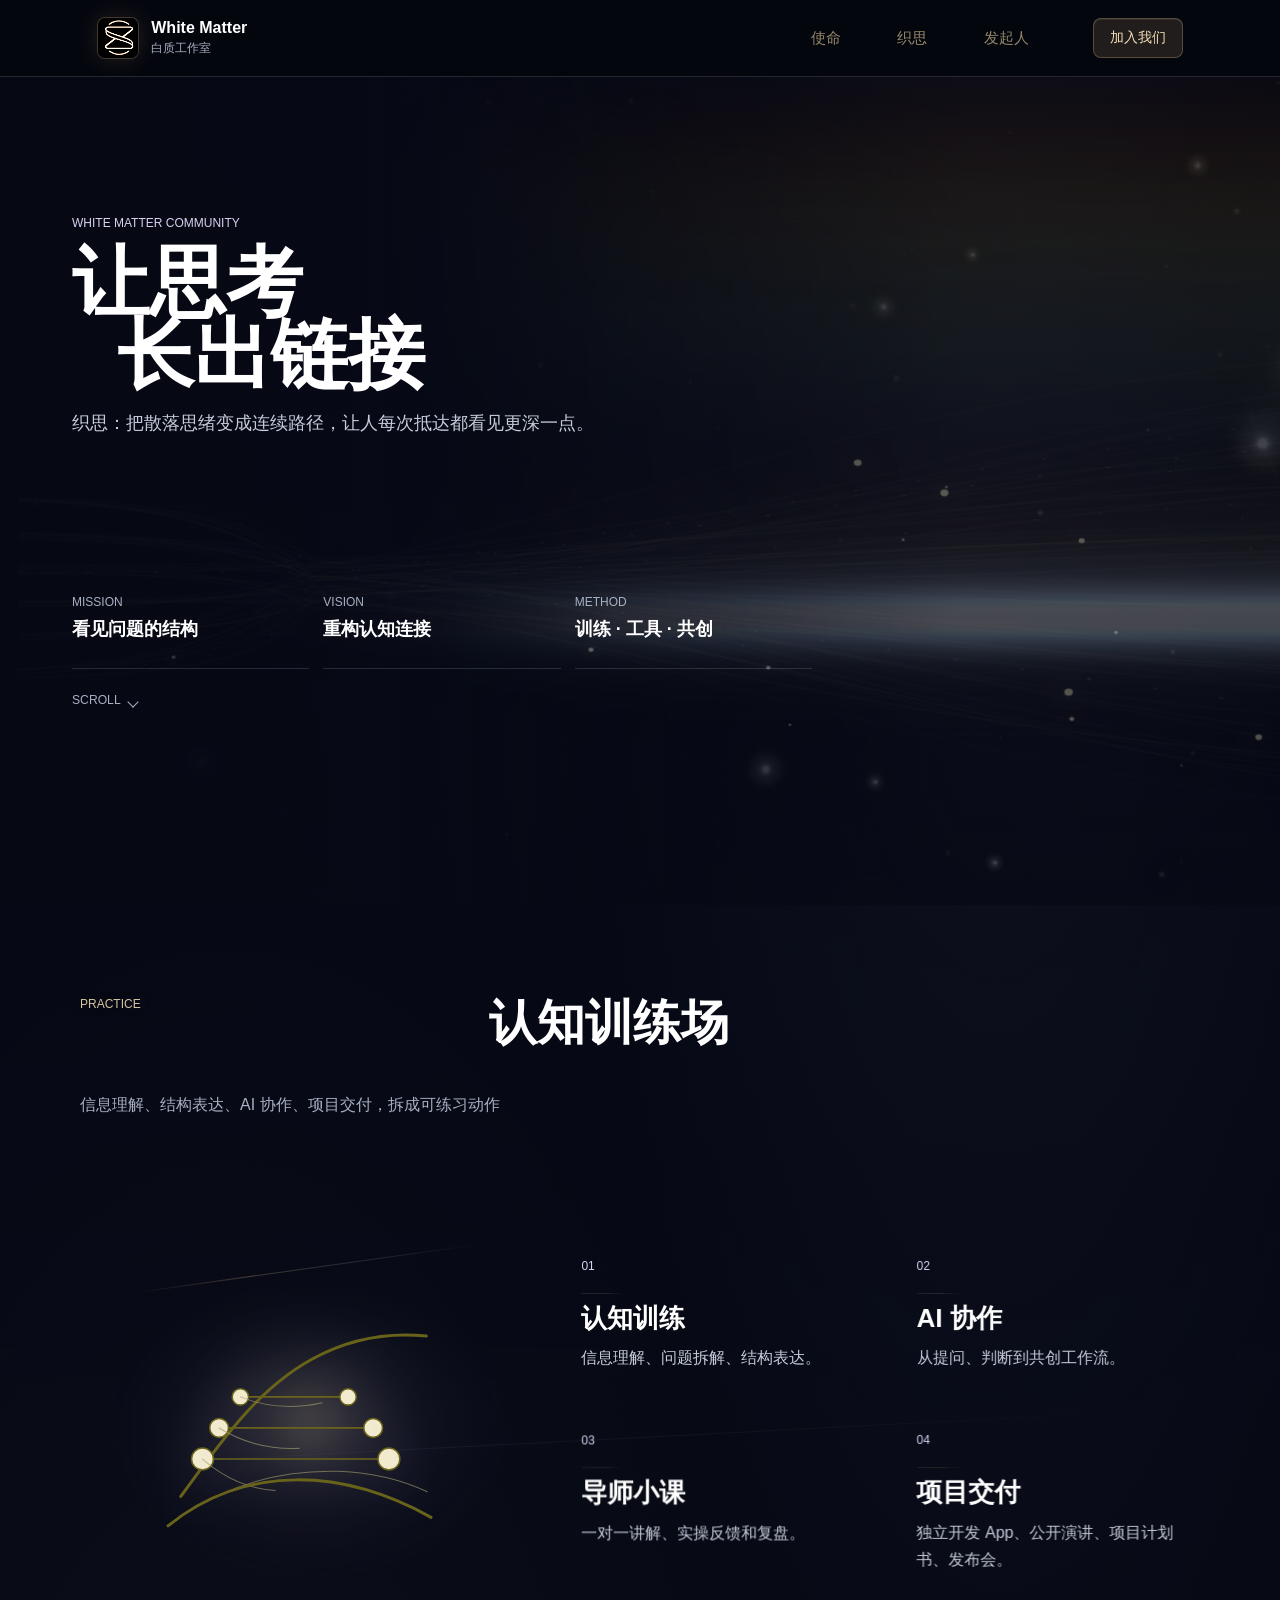
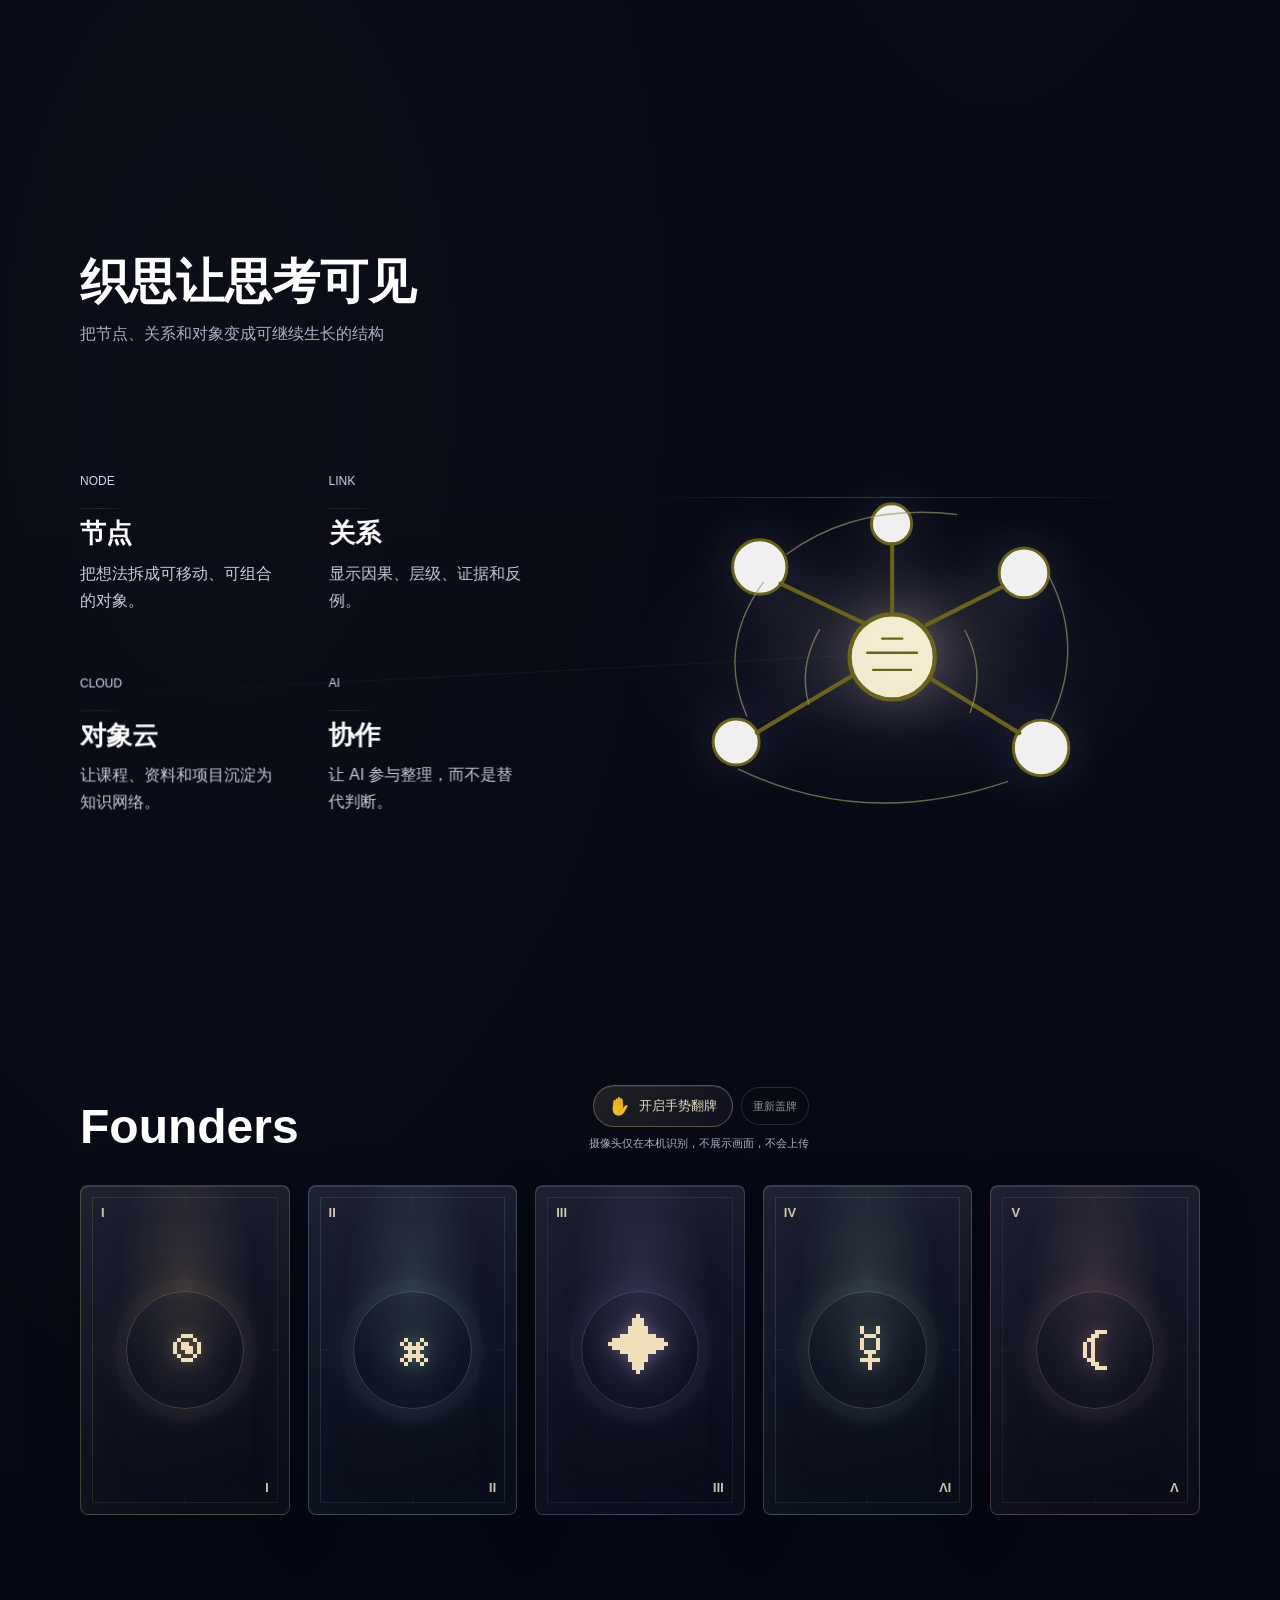
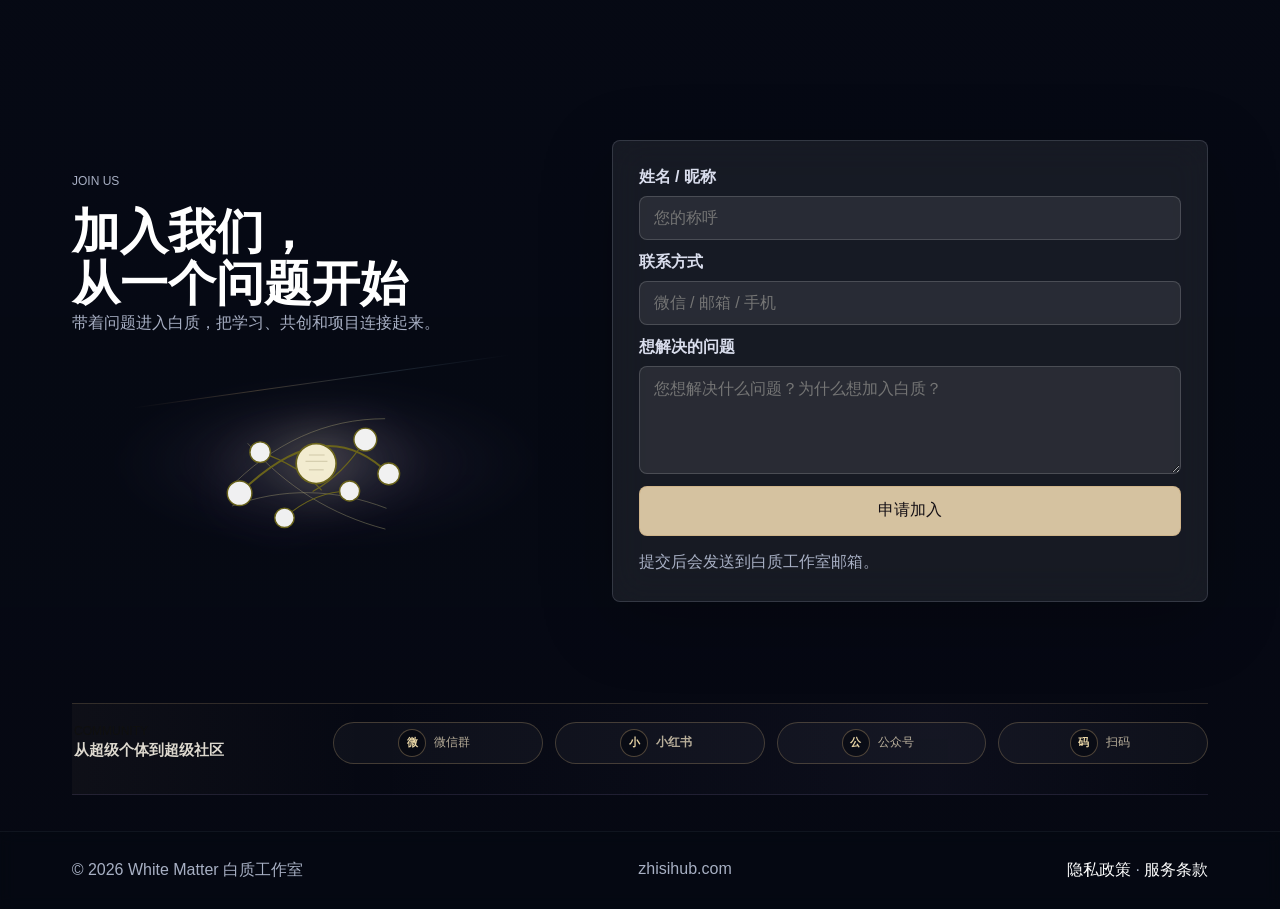
==== commit 9eec82d9: "Soften prism and illuminate founder portraits" ====
--- a/index.html
+++ b/index.html
@@ -11,7 +11,7 @@
     <meta name="theme-color" content="#090d19">
     <title>White Matter 白质工作室 | 认知连接社区</title>
     <link rel="icon" href="./favicon.png?v=stroke-write-20260623" type="image/png">
-    <link rel="stylesheet" href="./styles.css?v=rational-spectrum-v31">
+    <link rel="stylesheet" href="./styles.css?v=soft-light-v32">
   </head>
   <body>
     <header class="site-header" aria-label="主导航">
@@ -301,7 +301,7 @@
     </footer>
 
     <script src="./galaxy-exact.js?v=white-starlight-v10"></script>
-    <script src="./visual-effects.js?v=prism-spectrum-v16"></script>
+    <script src="./visual-effects.js?v=prism-soft-beam-v17"></script>
     <script src="./script.js?v=centered-founders-formal-copy-v25"></script>
   </body>
 </html>
--- a/styles.css
+++ b/styles.css
@@ -6047,19 +6047,69 @@
   }
 }
 
-/* Give the homepage Prism a clearer light-and-shadow presence. */
+/* Keep the Prism as a restrained beam inside a dark field. */
 .hero-prism {
-  opacity: 0.84;
+  opacity: 0.62;
 }
 
 .hero-prism canvas {
-  filter: saturate(1.16) contrast(1.1) brightness(1.08);
+  filter: saturate(0.88) contrast(1.02) brightness(0.9);
 }
 
 @media (max-width: 760px) {
   .hero-prism {
-    opacity: 0.76;
-  }
+    opacity: 0.54;
+  }
+}
+
+/* Portraits stay legible, then receive a stronger bottom-up light on hover. */
+.founder-card.is-flipped .founder-rays-canvas {
+  opacity: 0.18;
+  transition: opacity 300ms ease;
+}
+
+.founder-card.is-flipped.is-ray-active .founder-rays-canvas,
+.founder-card.is-flipped:hover .founder-rays-canvas,
+.founder-card.is-flipped:focus-visible .founder-rays-canvas {
+  opacity: 1;
+}
+
+.founder-portrait-face::before {
+  opacity: 0.58;
+  transition: opacity 320ms ease, filter 320ms ease;
+}
+
+.founder-card.is-flipped.is-ray-active .founder-portrait-face::before,
+.founder-card.is-flipped:hover .founder-portrait-face::before,
+.founder-card.is-flipped:focus-visible .founder-portrait-face::before {
+  opacity: 0.96;
+  filter: blur(9px) brightness(1.16);
+}
+
+.founder-card.is-flipped .founder-sketch,
+.founder-card.is-flipped .founder-avatar {
+  opacity: 0.88;
+  filter:
+    invert(0.9)
+    sepia(0.12)
+    saturate(0.72)
+    brightness(1.02)
+    drop-shadow(0 12px 26px rgba(247, 237, 211, 0.13));
+}
+
+.founder-card.is-flipped.is-ray-active .founder-sketch,
+.founder-card.is-flipped.is-ray-active .founder-avatar,
+.founder-card.is-flipped:hover .founder-sketch,
+.founder-card.is-flipped:hover .founder-avatar,
+.founder-card.is-flipped:focus-visible .founder-sketch,
+.founder-card.is-flipped:focus-visible .founder-avatar {
+  opacity: 1;
+  filter:
+    invert(0.98)
+    sepia(0.1)
+    saturate(0.76)
+    brightness(1.14)
+    drop-shadow(0 14px 30px rgba(var(--founder-rgb), 0.22));
 }
 
 /* Rational International: Futura for Latin, Hiragino Sans GB for Chinese. */
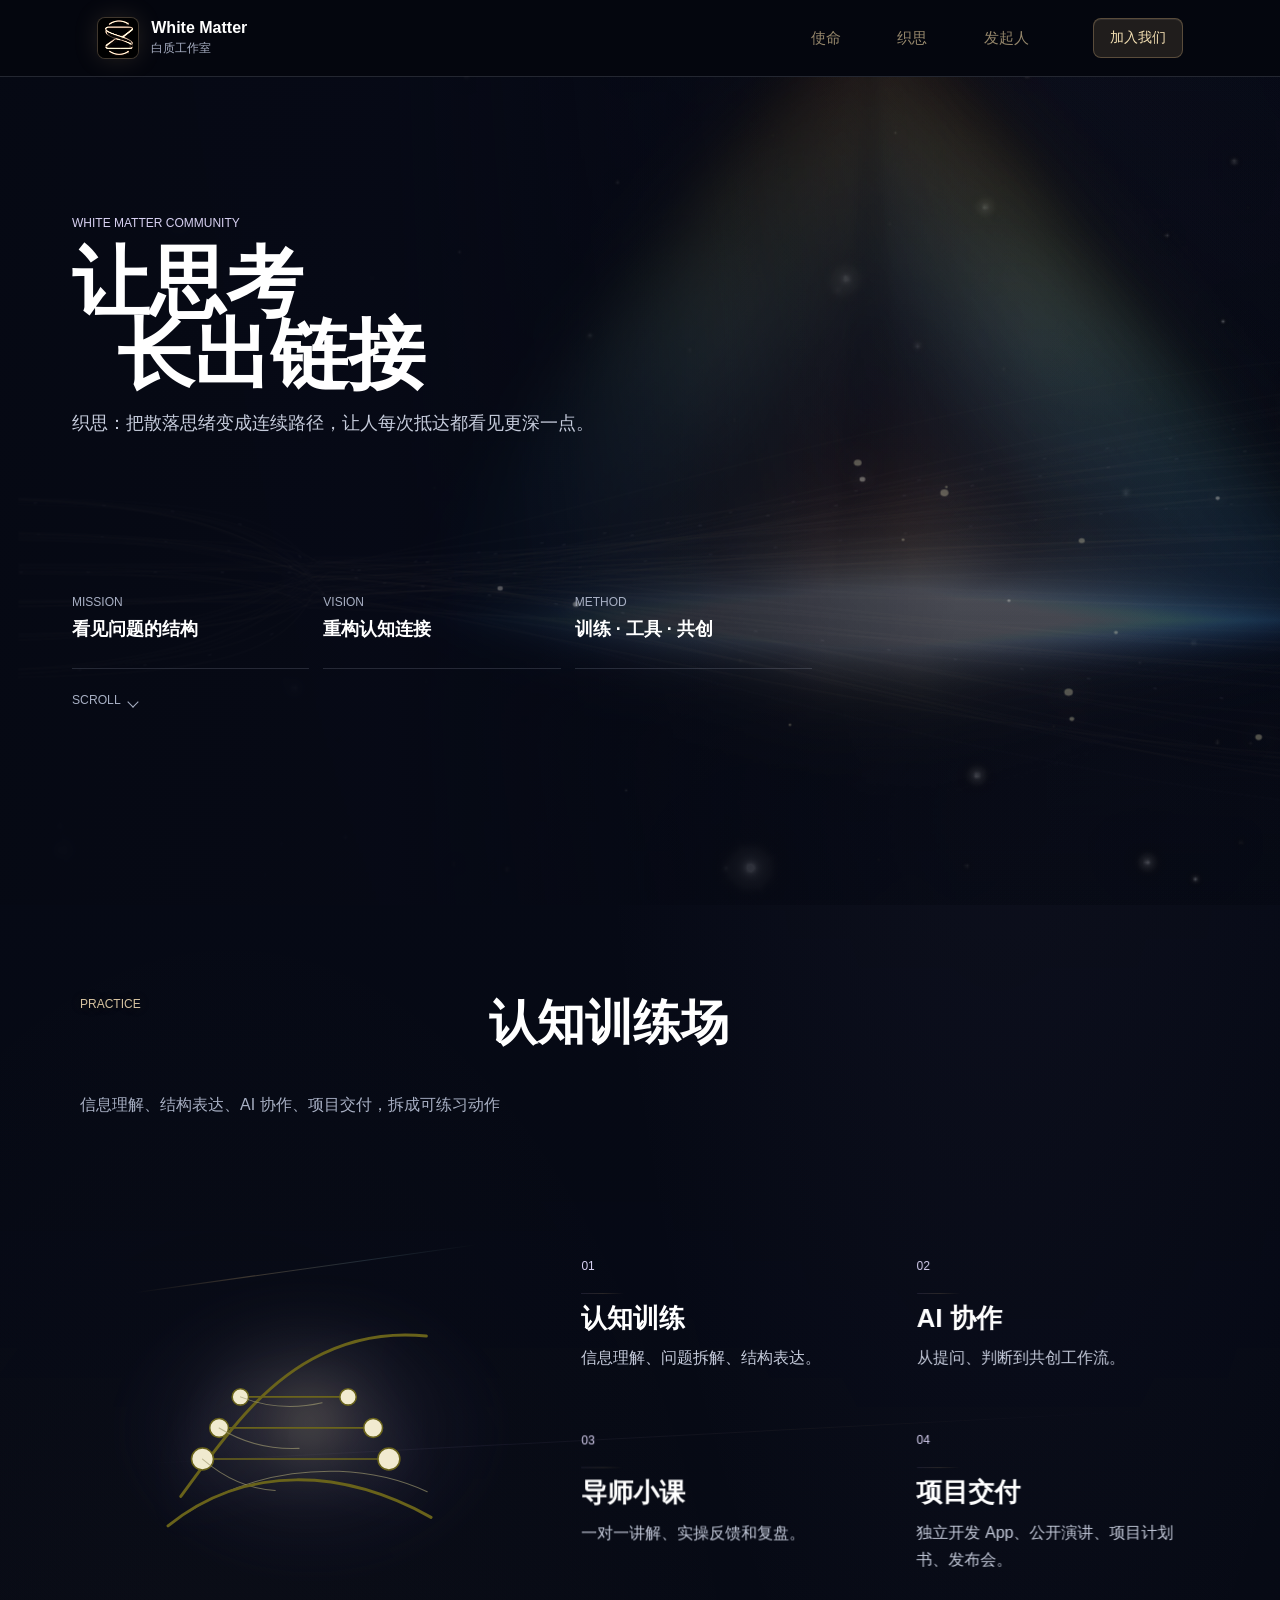
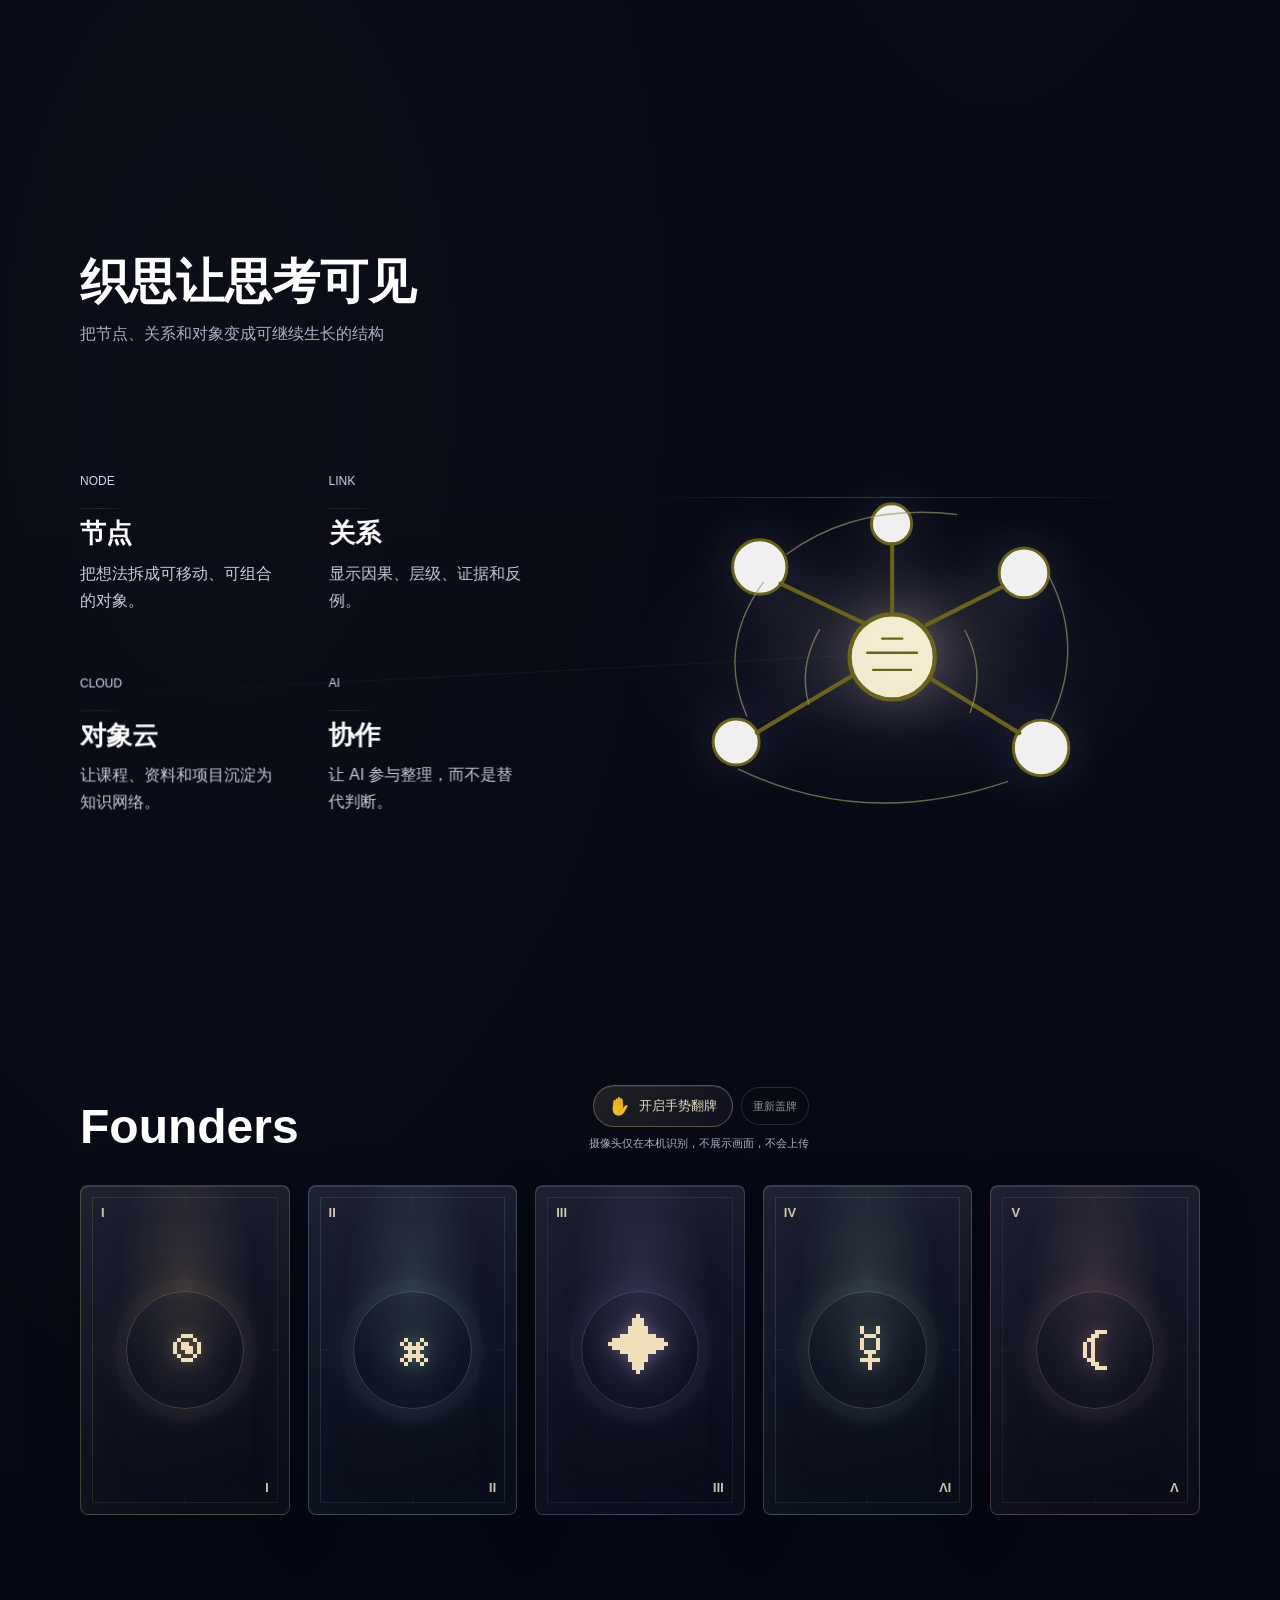
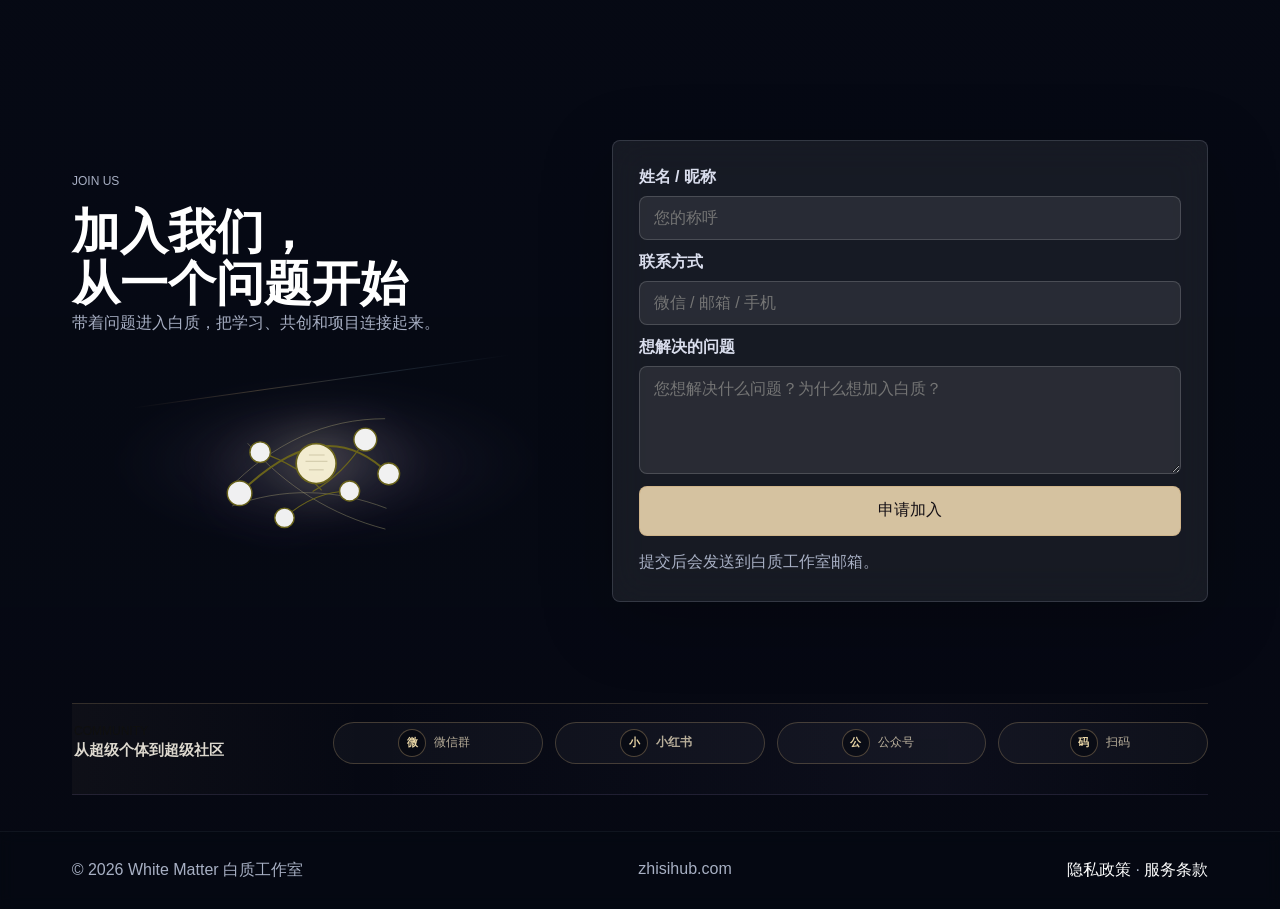
==== commit 3ce8dc50: "Lift the prism upper shoulders" ====
--- a/index.html
+++ b/index.html
@@ -301,7 +301,7 @@
     </footer>
 
     <script src="./galaxy-exact.js?v=white-starlight-v10"></script>
-    <script src="./visual-effects.js?v=prism-soft-beam-v17"></script>
+    <script src="./visual-effects.js?v=prism-upper-shoulders-v18"></script>
     <script src="./script.js?v=centered-founders-formal-copy-v25"></script>
   </body>
 </html>
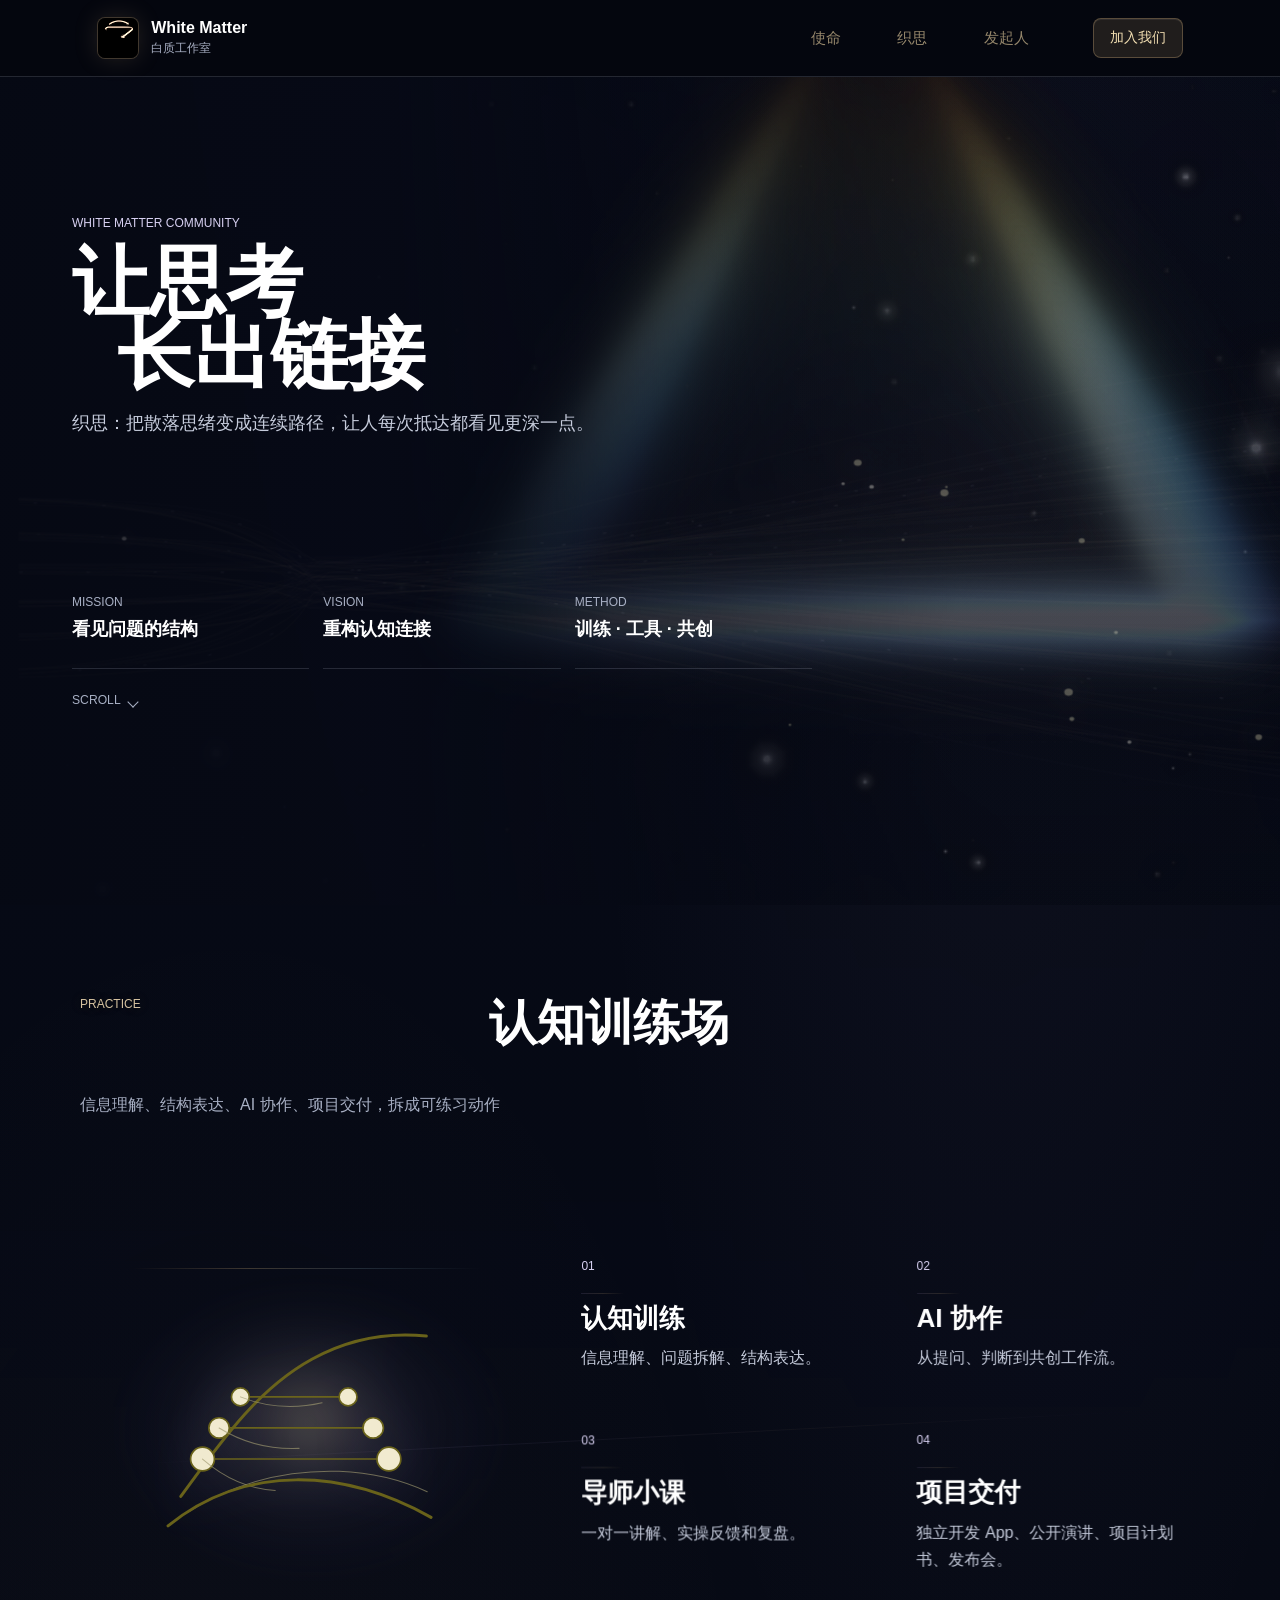
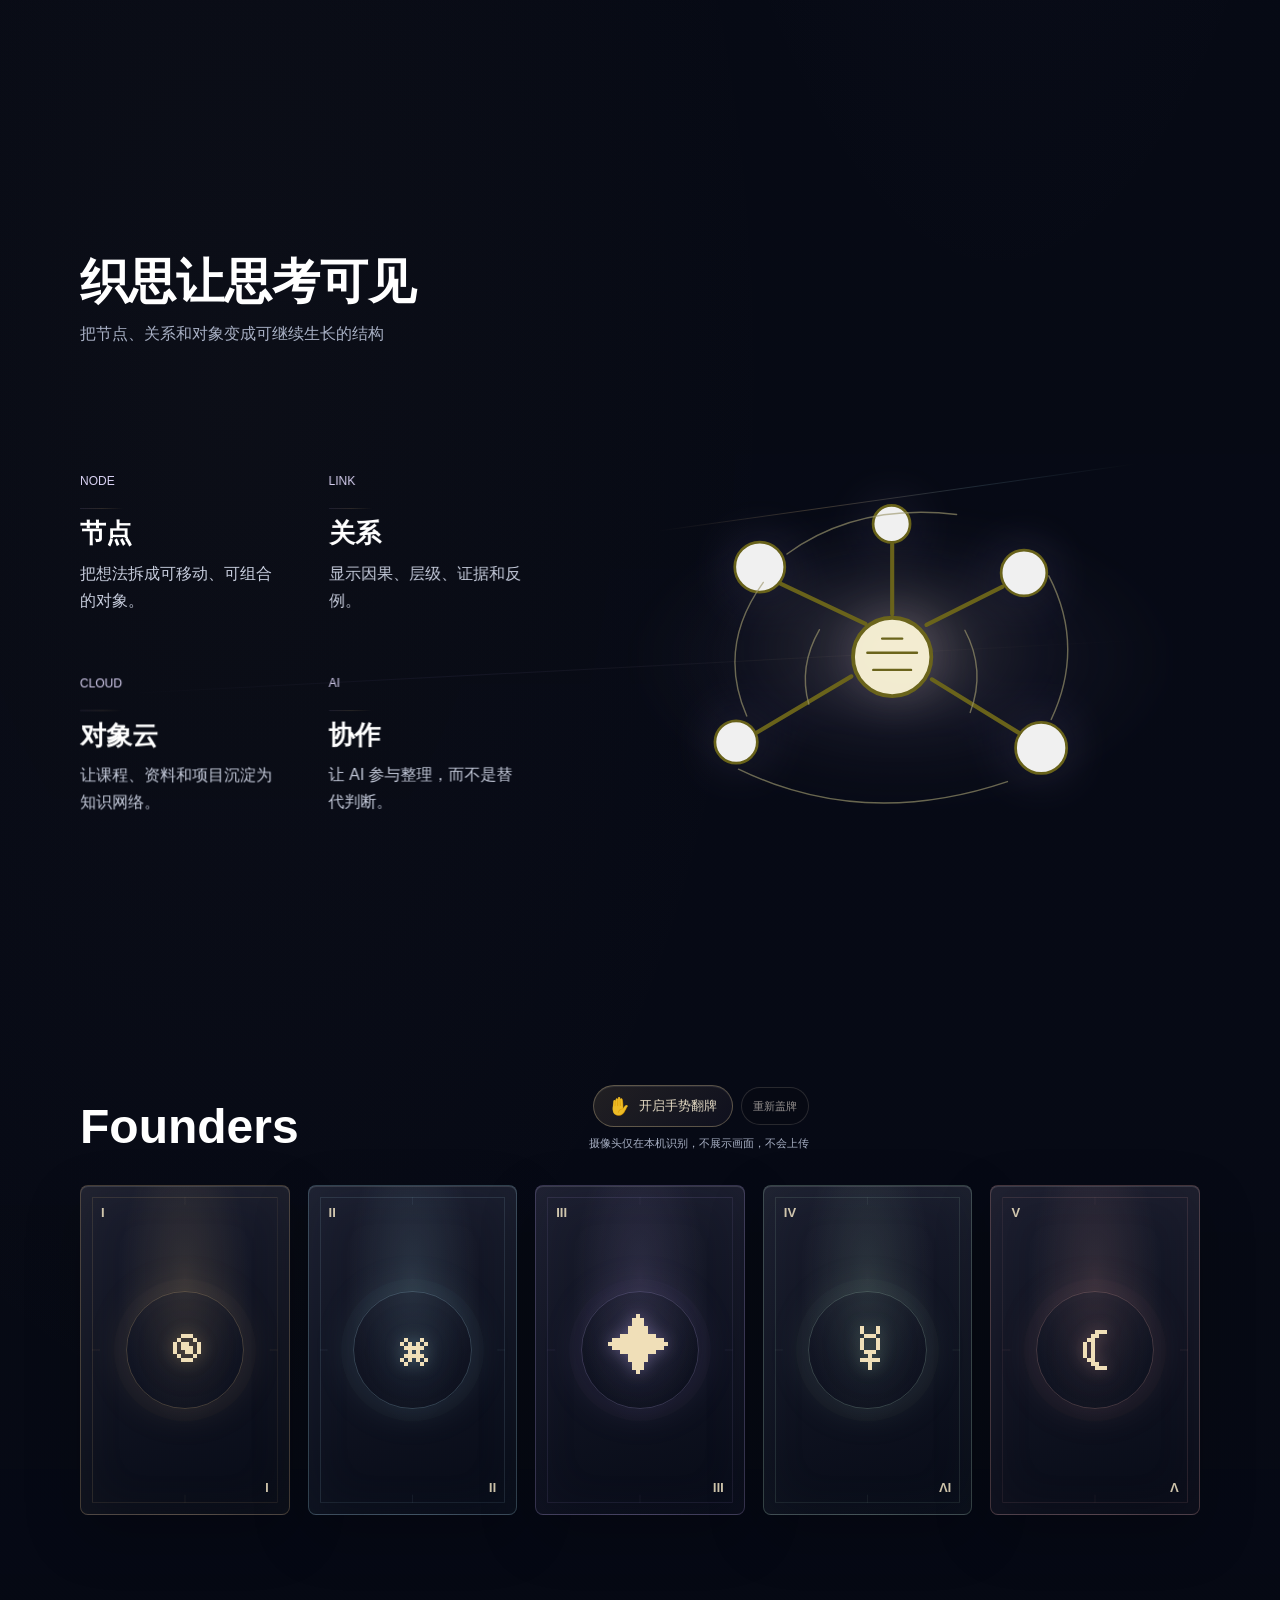
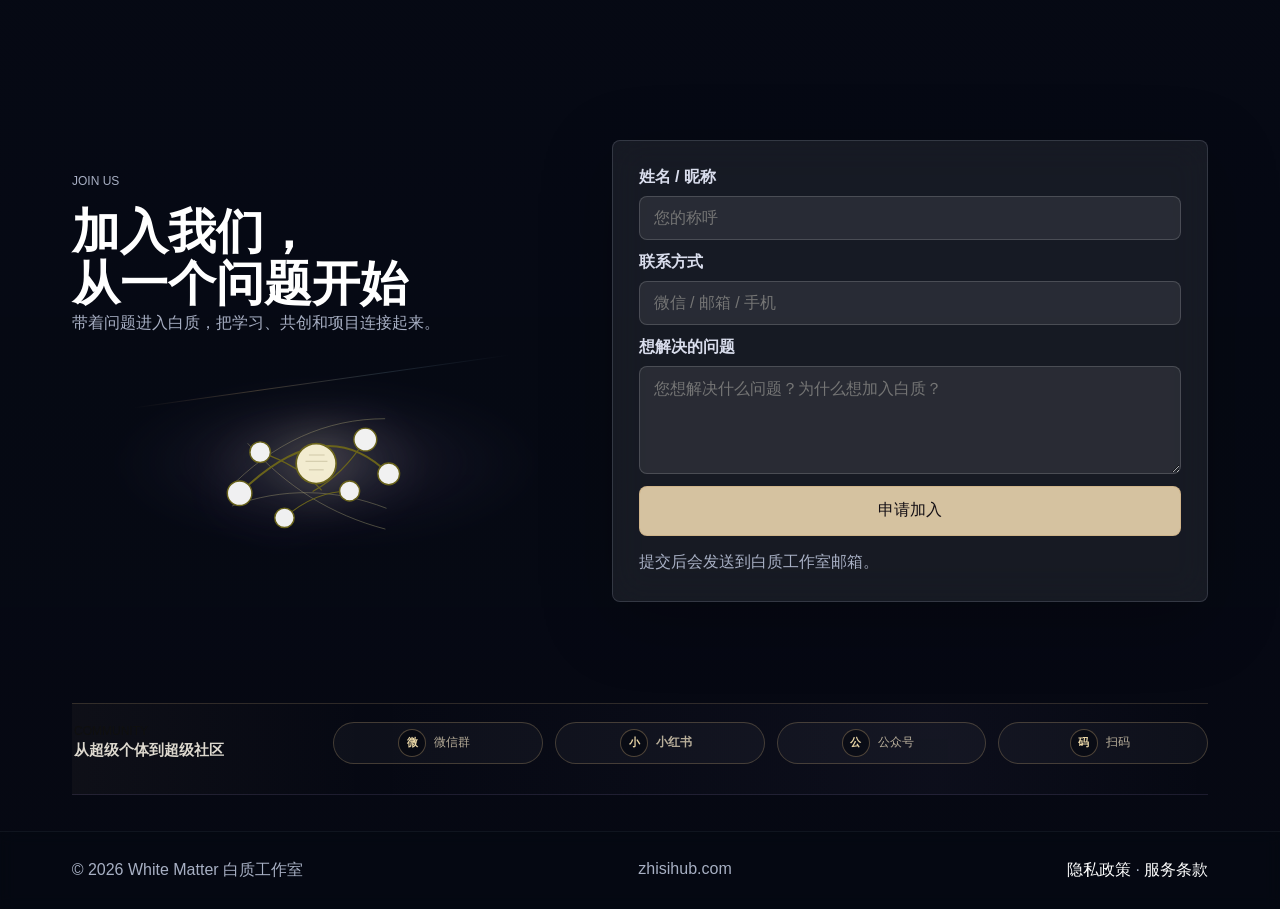
==== commit f9f6e5b5: "Restore the original founder card lighting" ====
--- a/index.html
+++ b/index.html
@@ -11,7 +11,7 @@
     <meta name="theme-color" content="#090d19">
     <title>White Matter 白质工作室 | 认知连接社区</title>
     <link rel="icon" href="./favicon.png?v=stroke-write-20260623" type="image/png">
-    <link rel="stylesheet" href="./styles.css?v=soft-light-v32">
+    <link rel="stylesheet" href="./styles.css?v=founder-restored-v33">
   </head>
   <body>
     <header class="site-header" aria-label="主导航">
@@ -301,7 +301,7 @@
     </footer>
 
     <script src="./galaxy-exact.js?v=white-starlight-v10"></script>
-    <script src="./visual-effects.js?v=prism-upper-shoulders-v18"></script>
+    <script src="./visual-effects.js?v=founder-restored-v19"></script>
     <script src="./script.js?v=centered-founders-formal-copy-v25"></script>
   </body>
 </html>
--- a/styles.css
+++ b/styles.css
@@ -6062,56 +6062,6 @@
   }
 }
 
-/* Portraits stay legible, then receive a stronger bottom-up light on hover. */
-.founder-card.is-flipped .founder-rays-canvas {
-  opacity: 0.18;
-  transition: opacity 300ms ease;
-}
-
-.founder-card.is-flipped.is-ray-active .founder-rays-canvas,
-.founder-card.is-flipped:hover .founder-rays-canvas,
-.founder-card.is-flipped:focus-visible .founder-rays-canvas {
-  opacity: 1;
-}
-
-.founder-portrait-face::before {
-  opacity: 0.58;
-  transition: opacity 320ms ease, filter 320ms ease;
-}
-
-.founder-card.is-flipped.is-ray-active .founder-portrait-face::before,
-.founder-card.is-flipped:hover .founder-portrait-face::before,
-.founder-card.is-flipped:focus-visible .founder-portrait-face::before {
-  opacity: 0.96;
-  filter: blur(9px) brightness(1.16);
-}
-
-.founder-card.is-flipped .founder-sketch,
-.founder-card.is-flipped .founder-avatar {
-  opacity: 0.88;
-  filter:
-    invert(0.9)
-    sepia(0.12)
-    saturate(0.72)
-    brightness(1.02)
-    drop-shadow(0 12px 26px rgba(247, 237, 211, 0.13));
-}
-
-.founder-card.is-flipped.is-ray-active .founder-sketch,
-.founder-card.is-flipped.is-ray-active .founder-avatar,
-.founder-card.is-flipped:hover .founder-sketch,
-.founder-card.is-flipped:hover .founder-avatar,
-.founder-card.is-flipped:focus-visible .founder-sketch,
-.founder-card.is-flipped:focus-visible .founder-avatar {
-  opacity: 1;
-  filter:
-    invert(0.98)
-    sepia(0.1)
-    saturate(0.76)
-    brightness(1.14)
-    drop-shadow(0 14px 30px rgba(var(--founder-rgb), 0.22));
-}
-
 /* Rational International: Futura for Latin, Hiragino Sans GB for Chinese. */
 :root {
   --font-rational-international: Futura, "Hiragino Sans GB", "Hiragino Kaku Gothic ProN", "Avenir Next", "PingFang SC", "Microsoft YaHei", sans-serif;
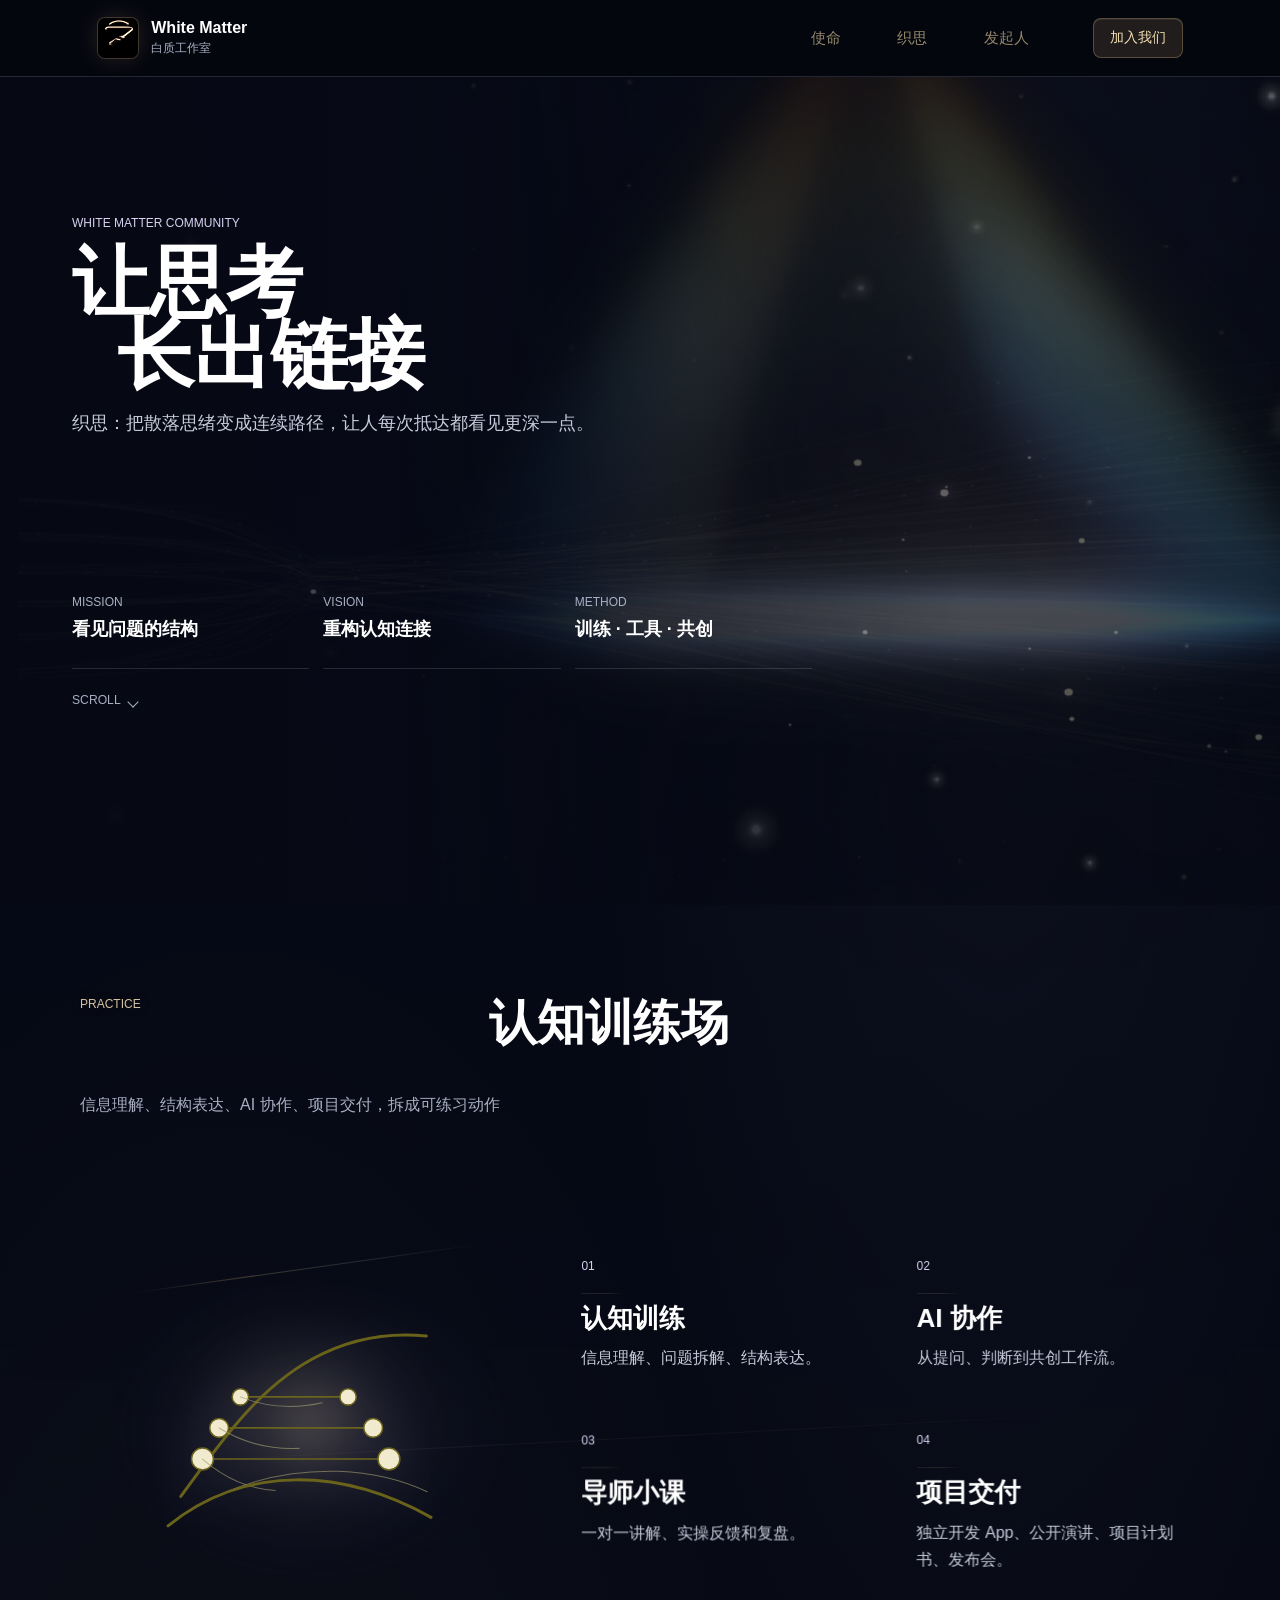
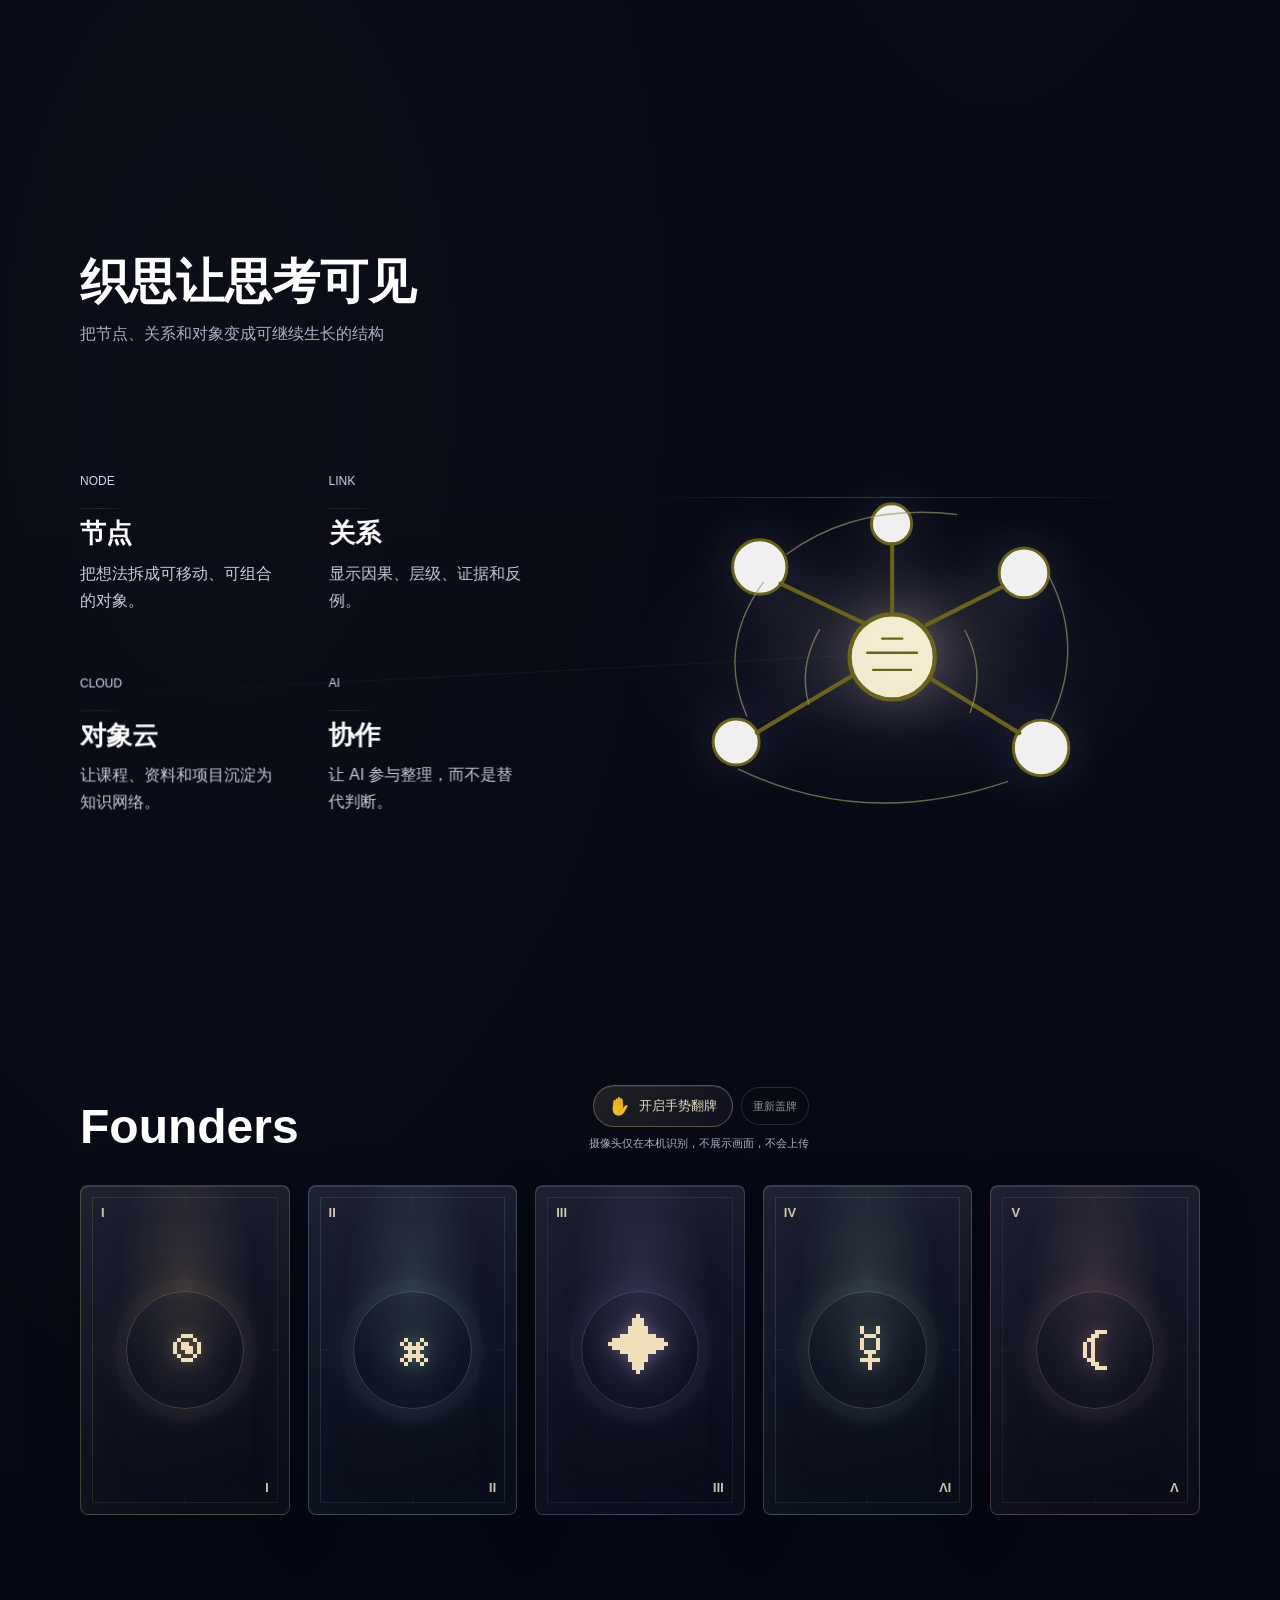
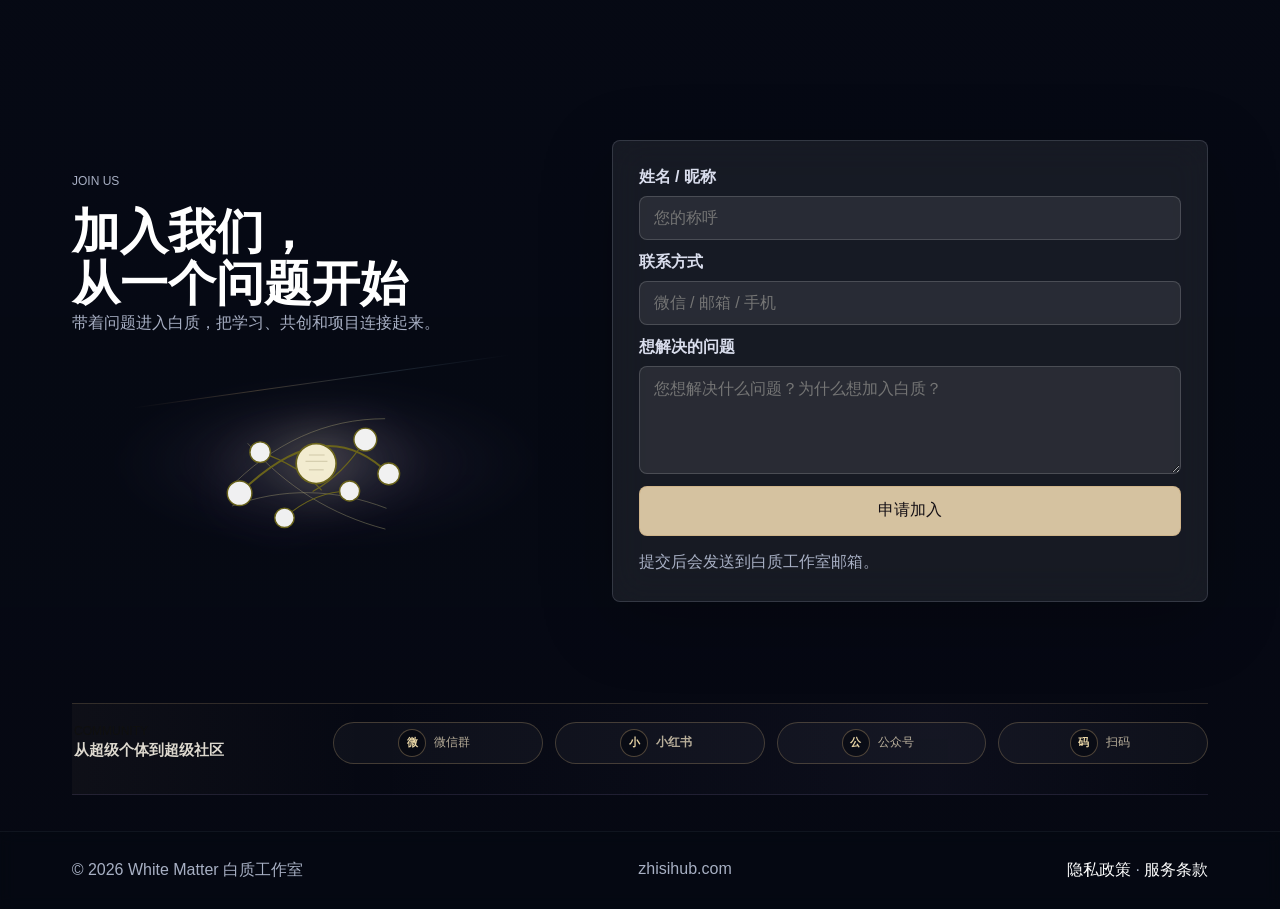
==== commit b9be0416: "Lift the submission copy and hyperspeed road" ====
--- a/index.html
+++ b/index.html
@@ -11,7 +11,7 @@
     <meta name="theme-color" content="#090d19">
     <title>White Matter 白质工作室 | 认知连接社区</title>
     <link rel="icon" href="./favicon.png?v=stroke-write-20260623" type="image/png">
-    <link rel="stylesheet" href="./styles.css?v=founder-restored-v33">
+    <link rel="stylesheet" href="./styles.css?v=thinking-lift-v34">
   </head>
   <body>
     <header class="site-header" aria-label="主导航">
--- a/styles.css
+++ b/styles.css
@@ -5608,10 +5608,11 @@
 }
 
 .hyperspeed-transition {
+  --hyperspeed-lift: clamp(-44px, -4vh, -28px);
   z-index: 0;
   display: block;
   opacity: 0;
-  transform: scale(1);
+  transform: translateY(var(--hyperspeed-lift)) scale(1);
   transition: opacity 360ms ease, transform 700ms ease;
 }
 
@@ -5639,6 +5640,7 @@
 
 .thinking-hero.is-hyperspeed .thinking-copy {
   position: relative;
+  top: clamp(-136px, -13.5vh, -104px);
   z-index: 2;
   width: min(100%, 650px);
   max-width: 650px;
@@ -5718,7 +5720,7 @@
 
 html.thinking-is-leaving .hyperspeed-transition {
   opacity: 0;
-  transform: scale(1.035);
+  transform: translateY(var(--hyperspeed-lift)) scale(1.035);
 }
 
 html.thinking-is-leaving .thinking-copy,
@@ -5749,6 +5751,14 @@
     min-height: 100%;
     padding: 64px 22px 92px;
     text-align: center;
+  }
+
+  .hyperspeed-transition {
+    --hyperspeed-lift: -24px;
+  }
+
+  .thinking-hero.is-hyperspeed .thinking-copy {
+    top: clamp(-72px, -7vh, -48px);
   }
 
   .hyperspeed-shade {
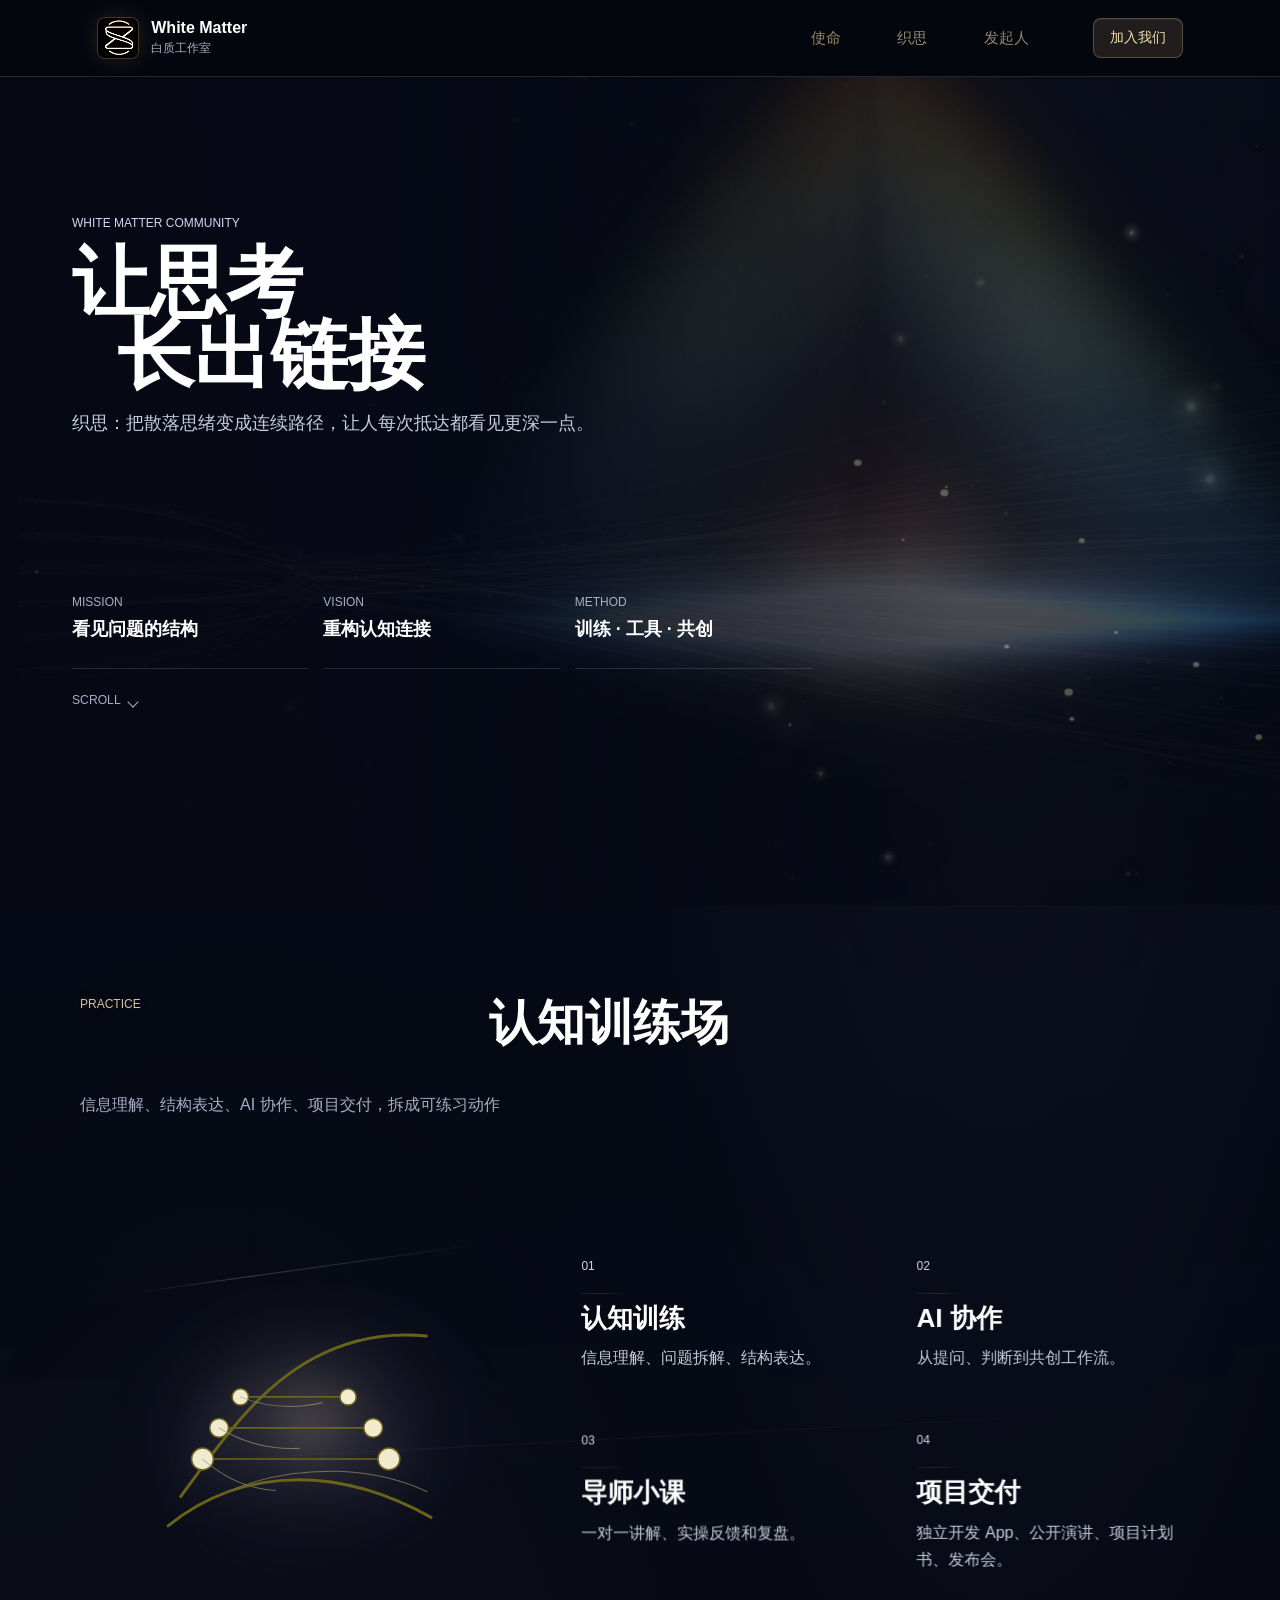
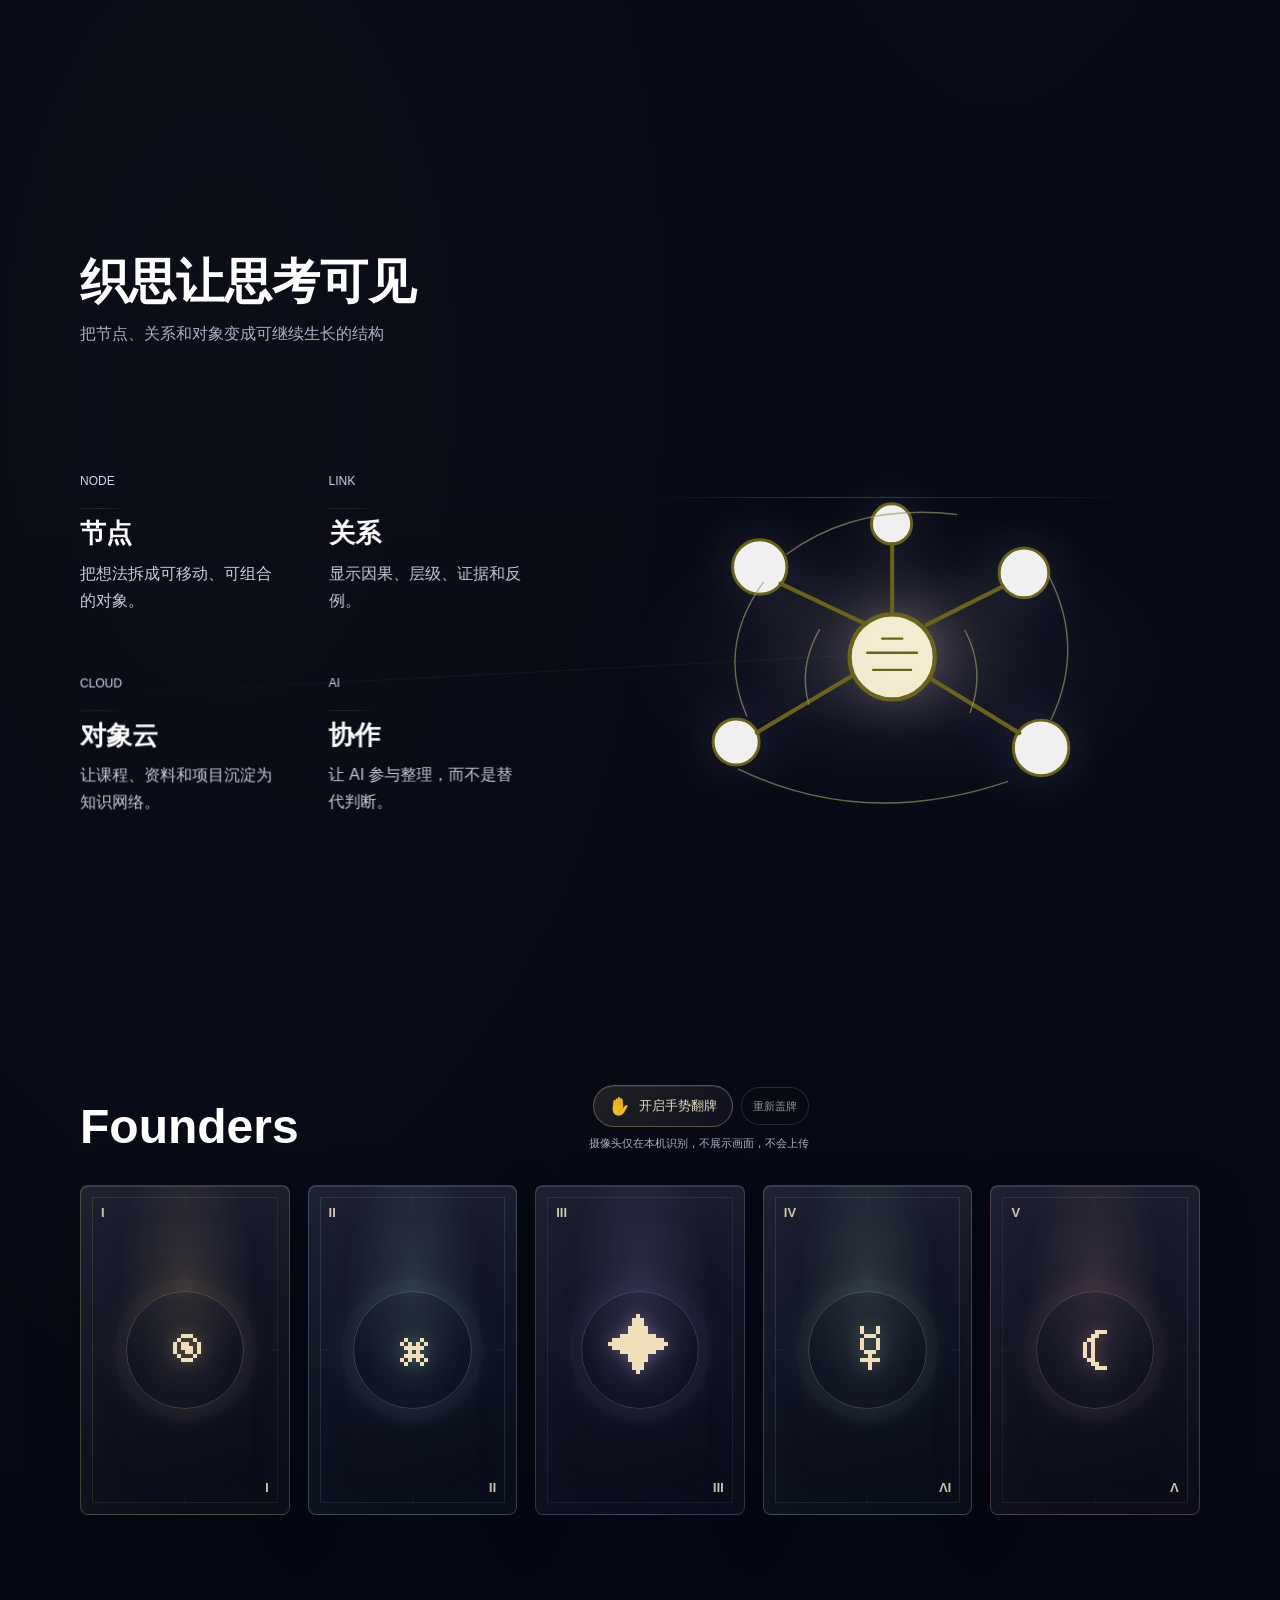
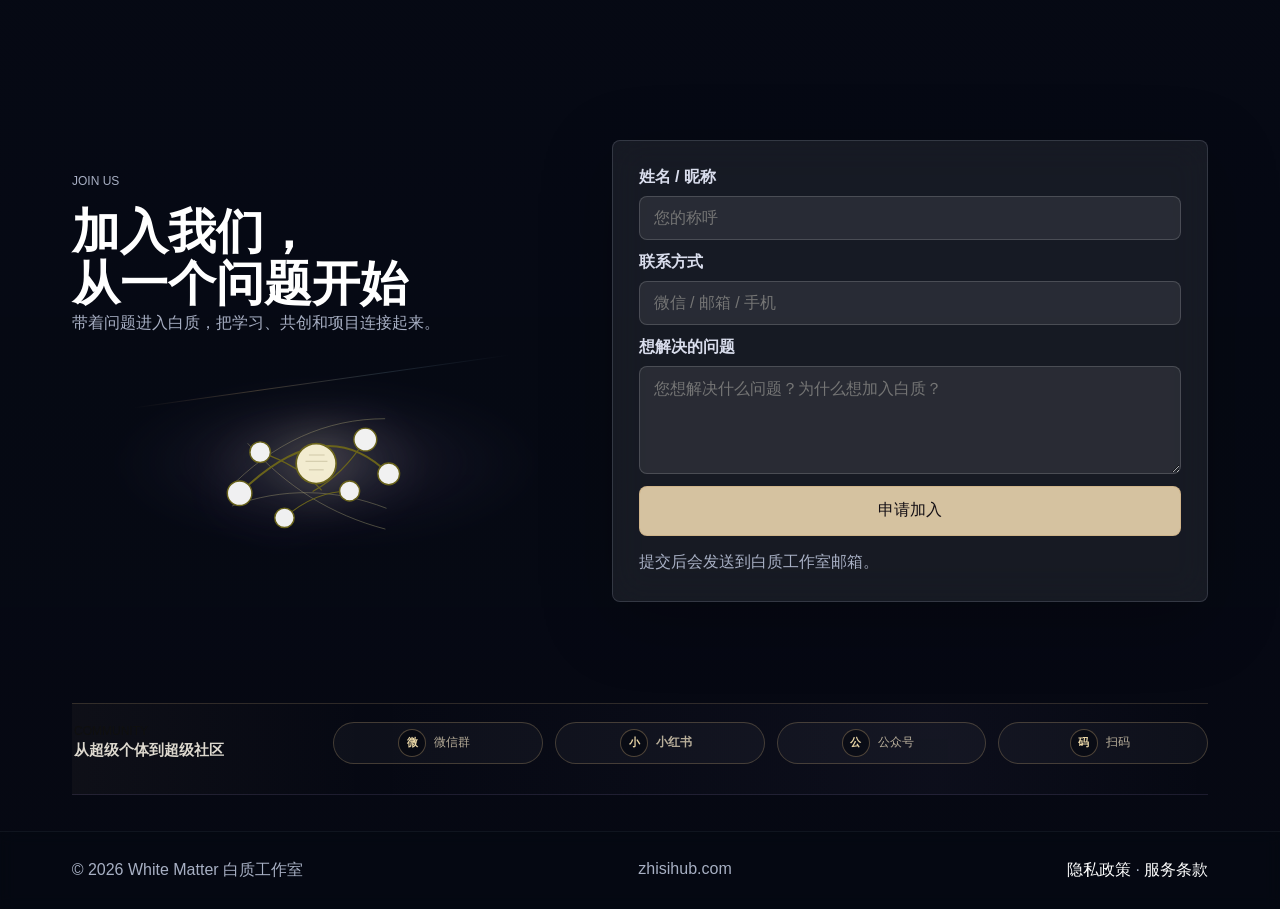
==== commit 1f06d801: "Speed up header logo animation by 50%" ====
--- a/index.html
+++ b/index.html
@@ -17,7 +17,7 @@
     <header class="site-header" aria-label="主导航">
       <a class="brand" href="#mission" aria-label="White Matter 首页">
         <span class="brand-mark" aria-hidden="true">
-          <img class="brand-logo-write" src="./assets/white-matter-logo-write.gif?v=logo-write-sync-20260710-1542" alt="">
+          <img class="brand-logo-write" src="./assets/white-matter-logo-write.gif?v=logo-speed150-20260715" alt="">
         </span>
         <span>
           <strong>White Matter</strong>
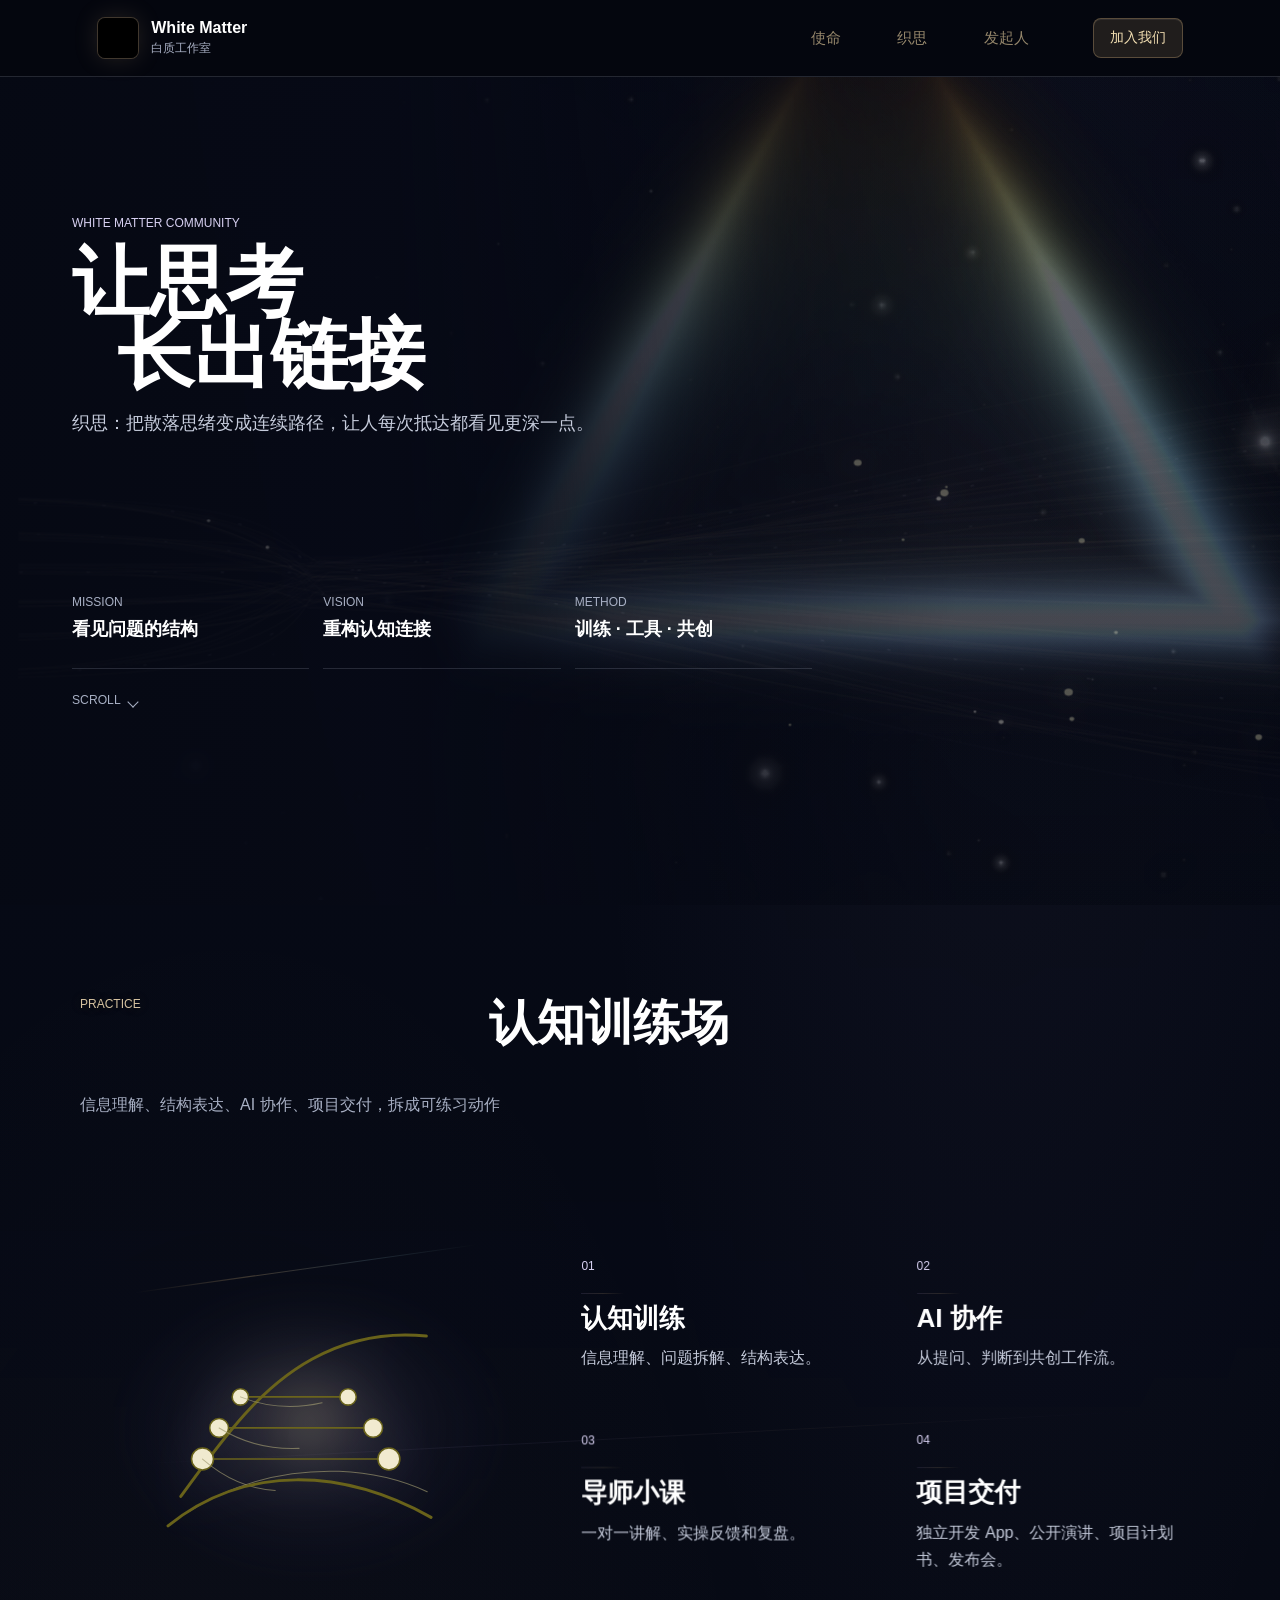
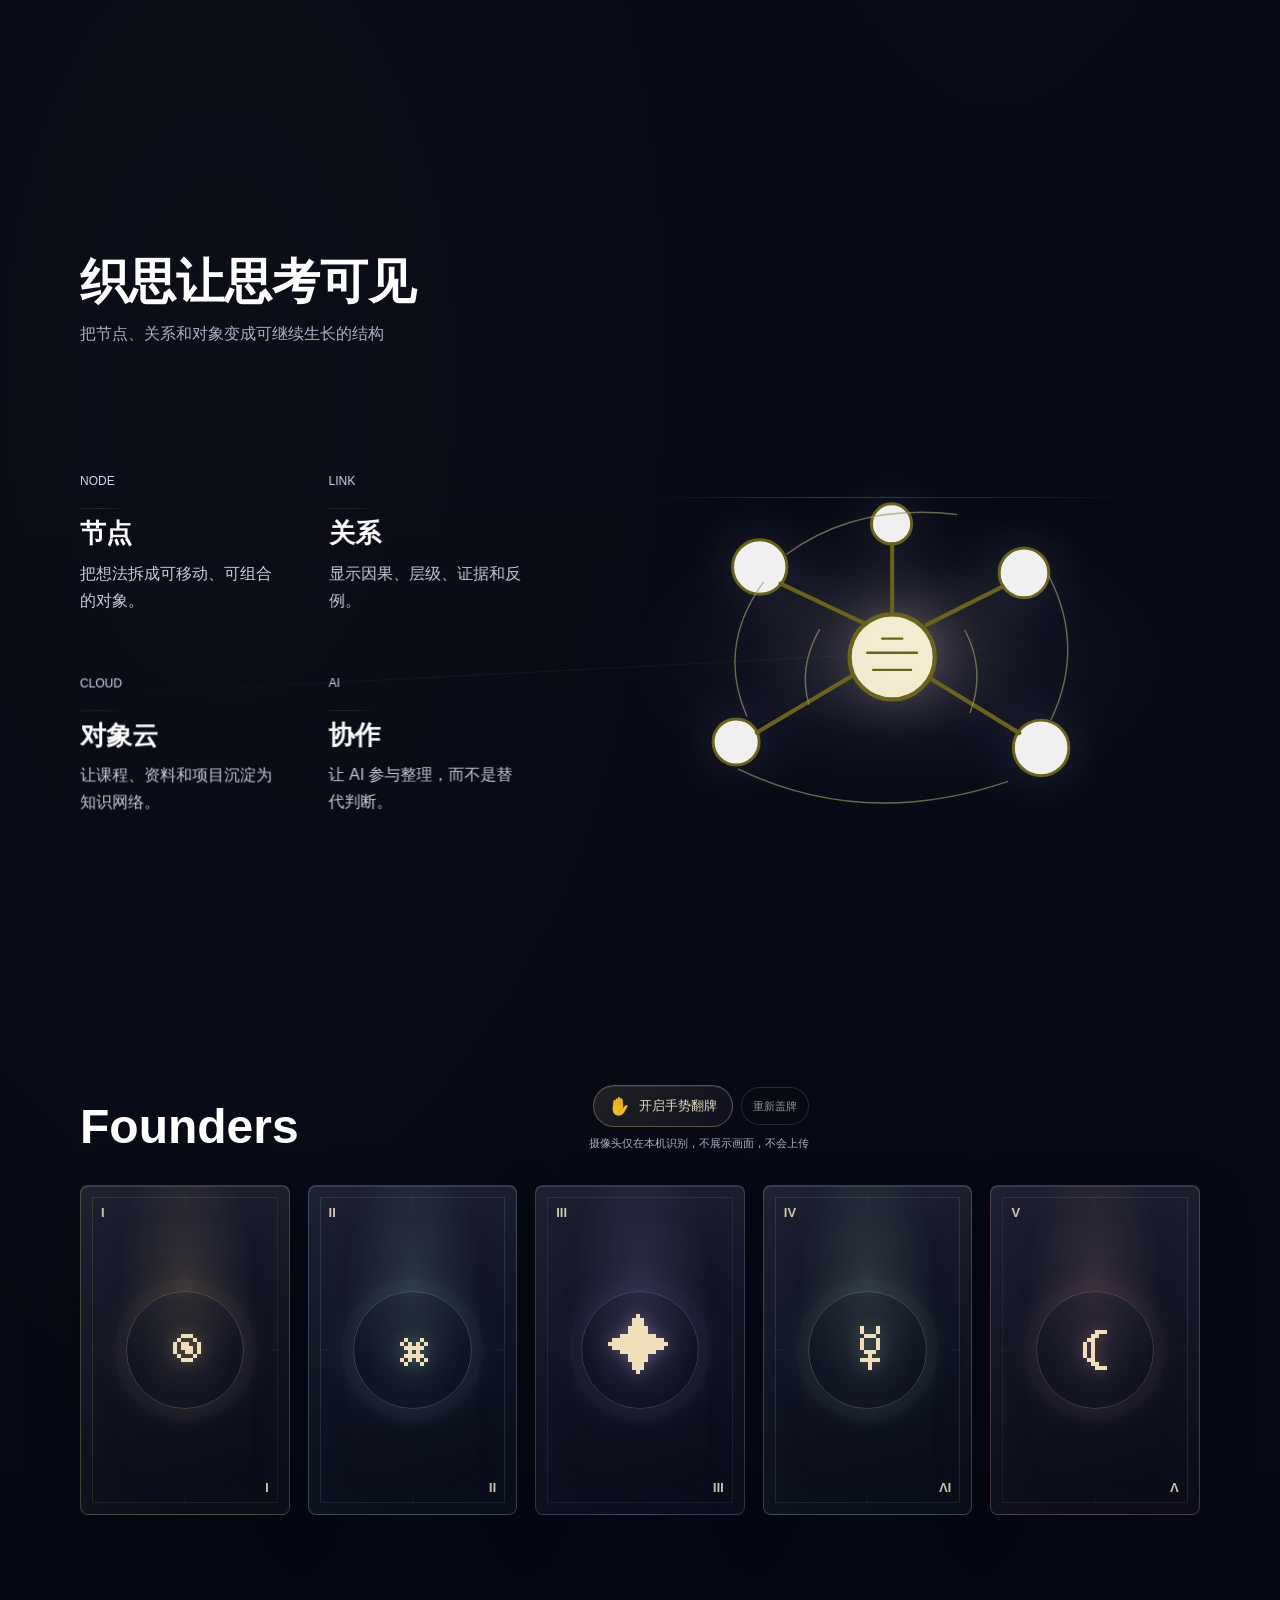
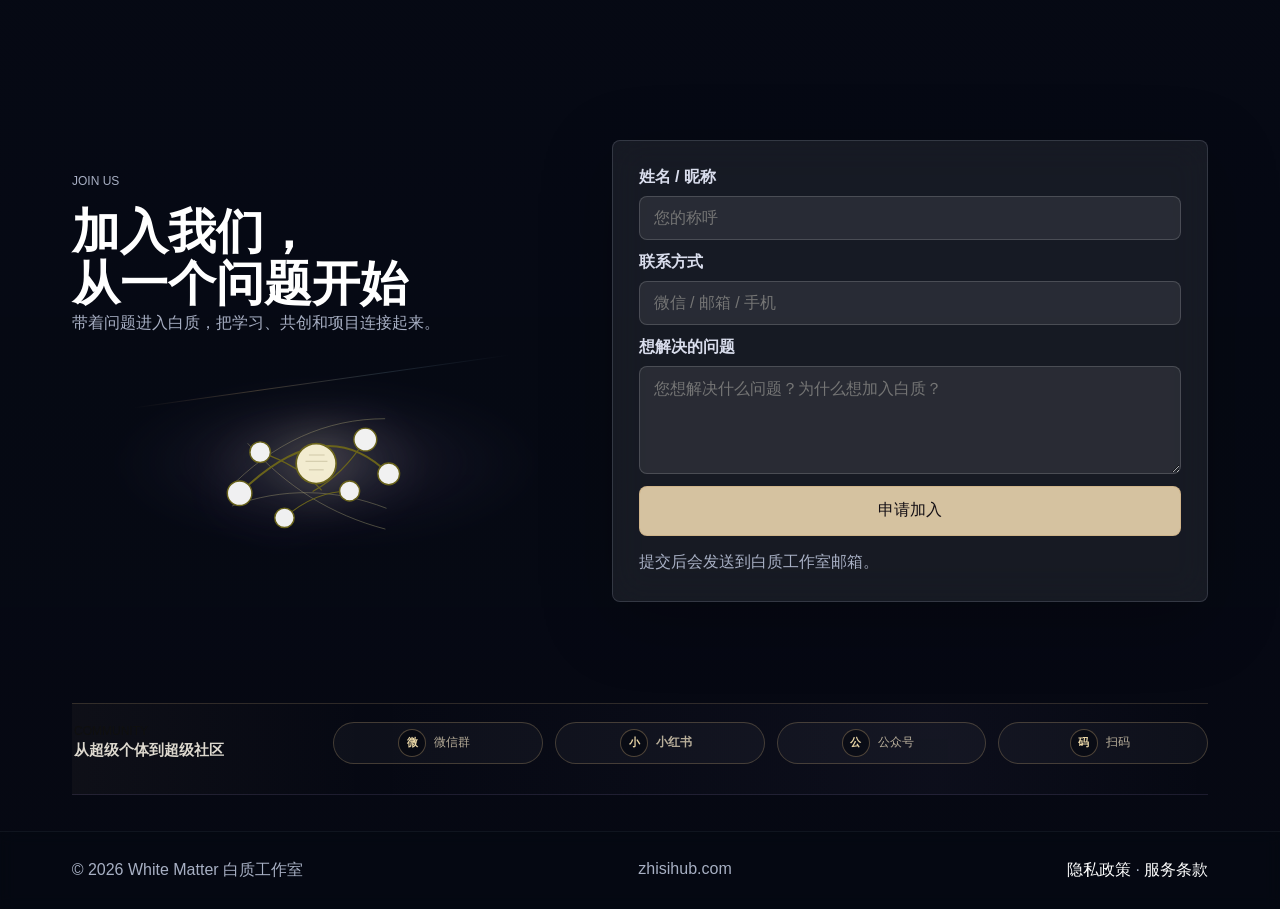
==== commit 77e96a4a: "Play header logo twice then hold" ====
--- a/index.html
+++ b/index.html
@@ -17,7 +17,7 @@
     <header class="site-header" aria-label="主导航">
       <a class="brand" href="#mission" aria-label="White Matter 首页">
         <span class="brand-mark" aria-hidden="true">
-          <img class="brand-logo-write" src="./assets/white-matter-logo-write.gif?v=logo-speed150-20260715" alt="">
+          <img class="brand-logo-write" src="./assets/white-matter-logo-write.gif?v=logo-play2-20260715" alt="">
         </span>
         <span>
           <strong>White Matter</strong>
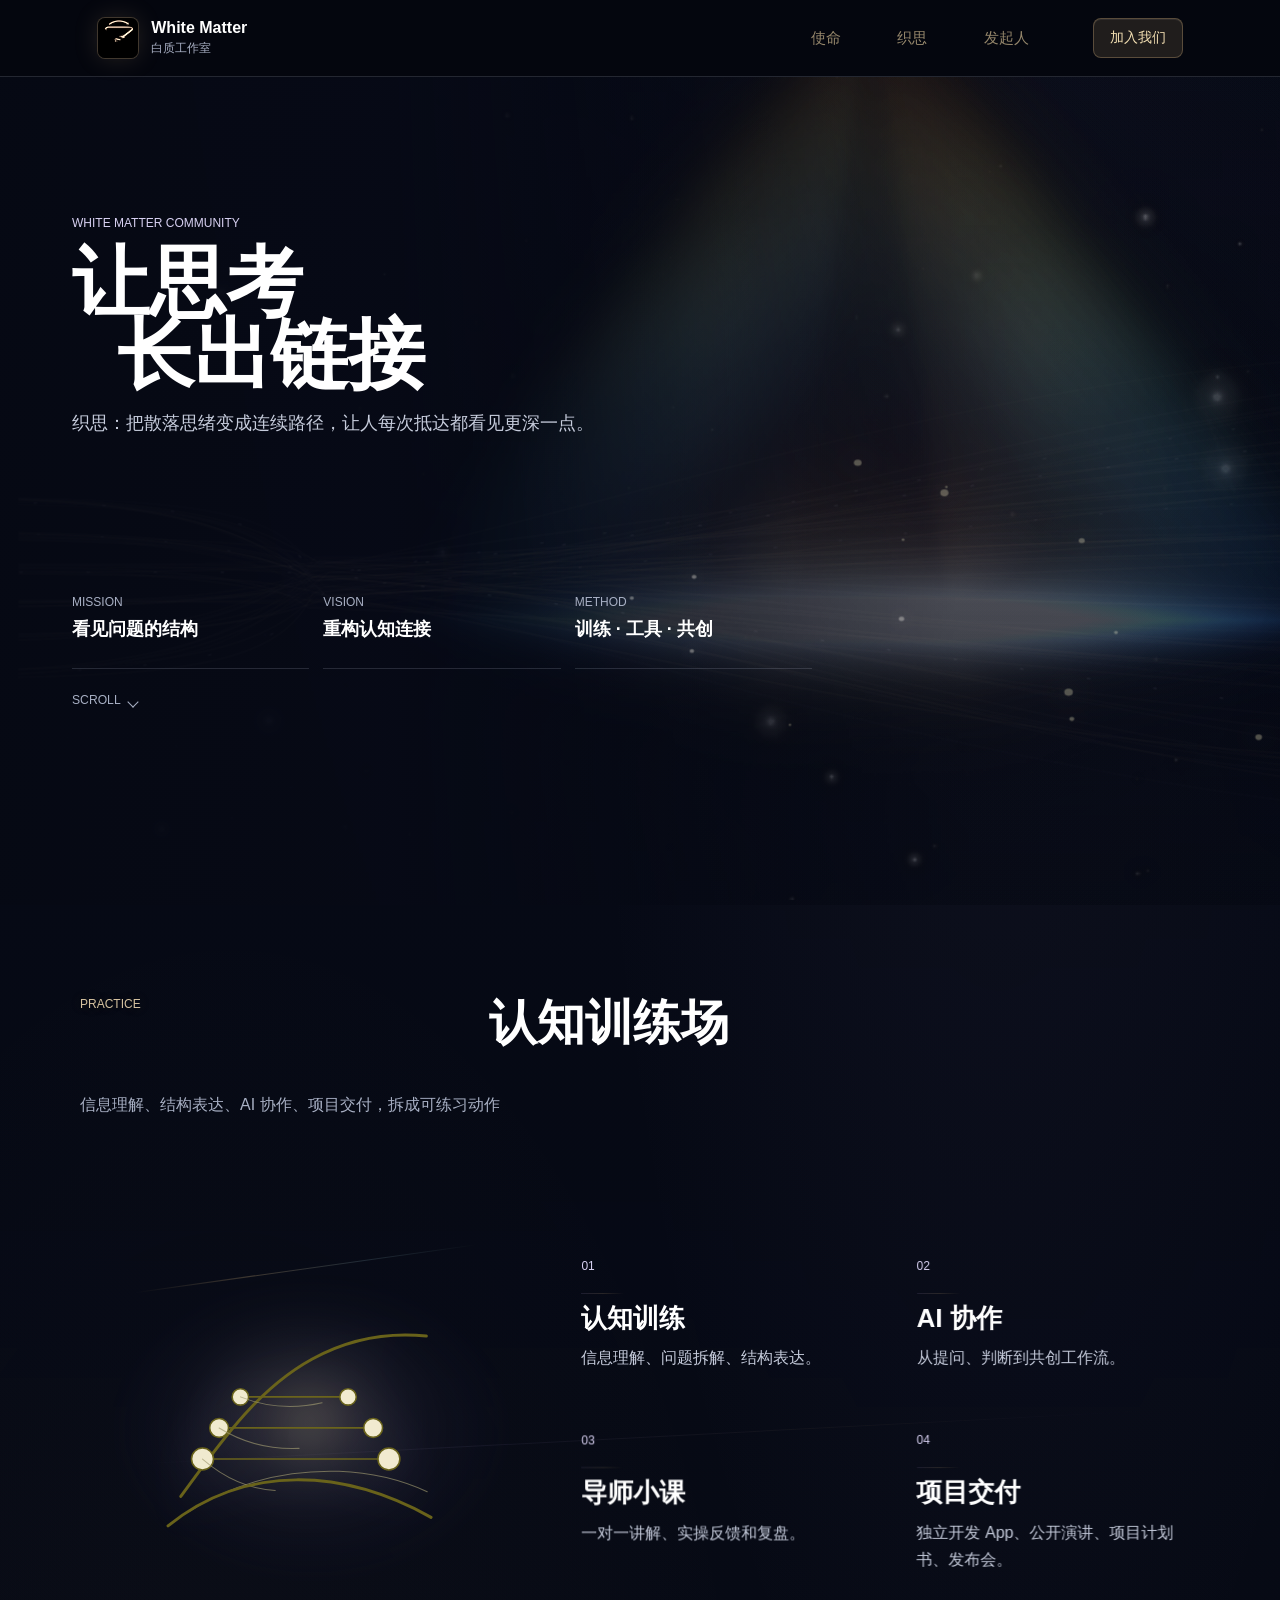
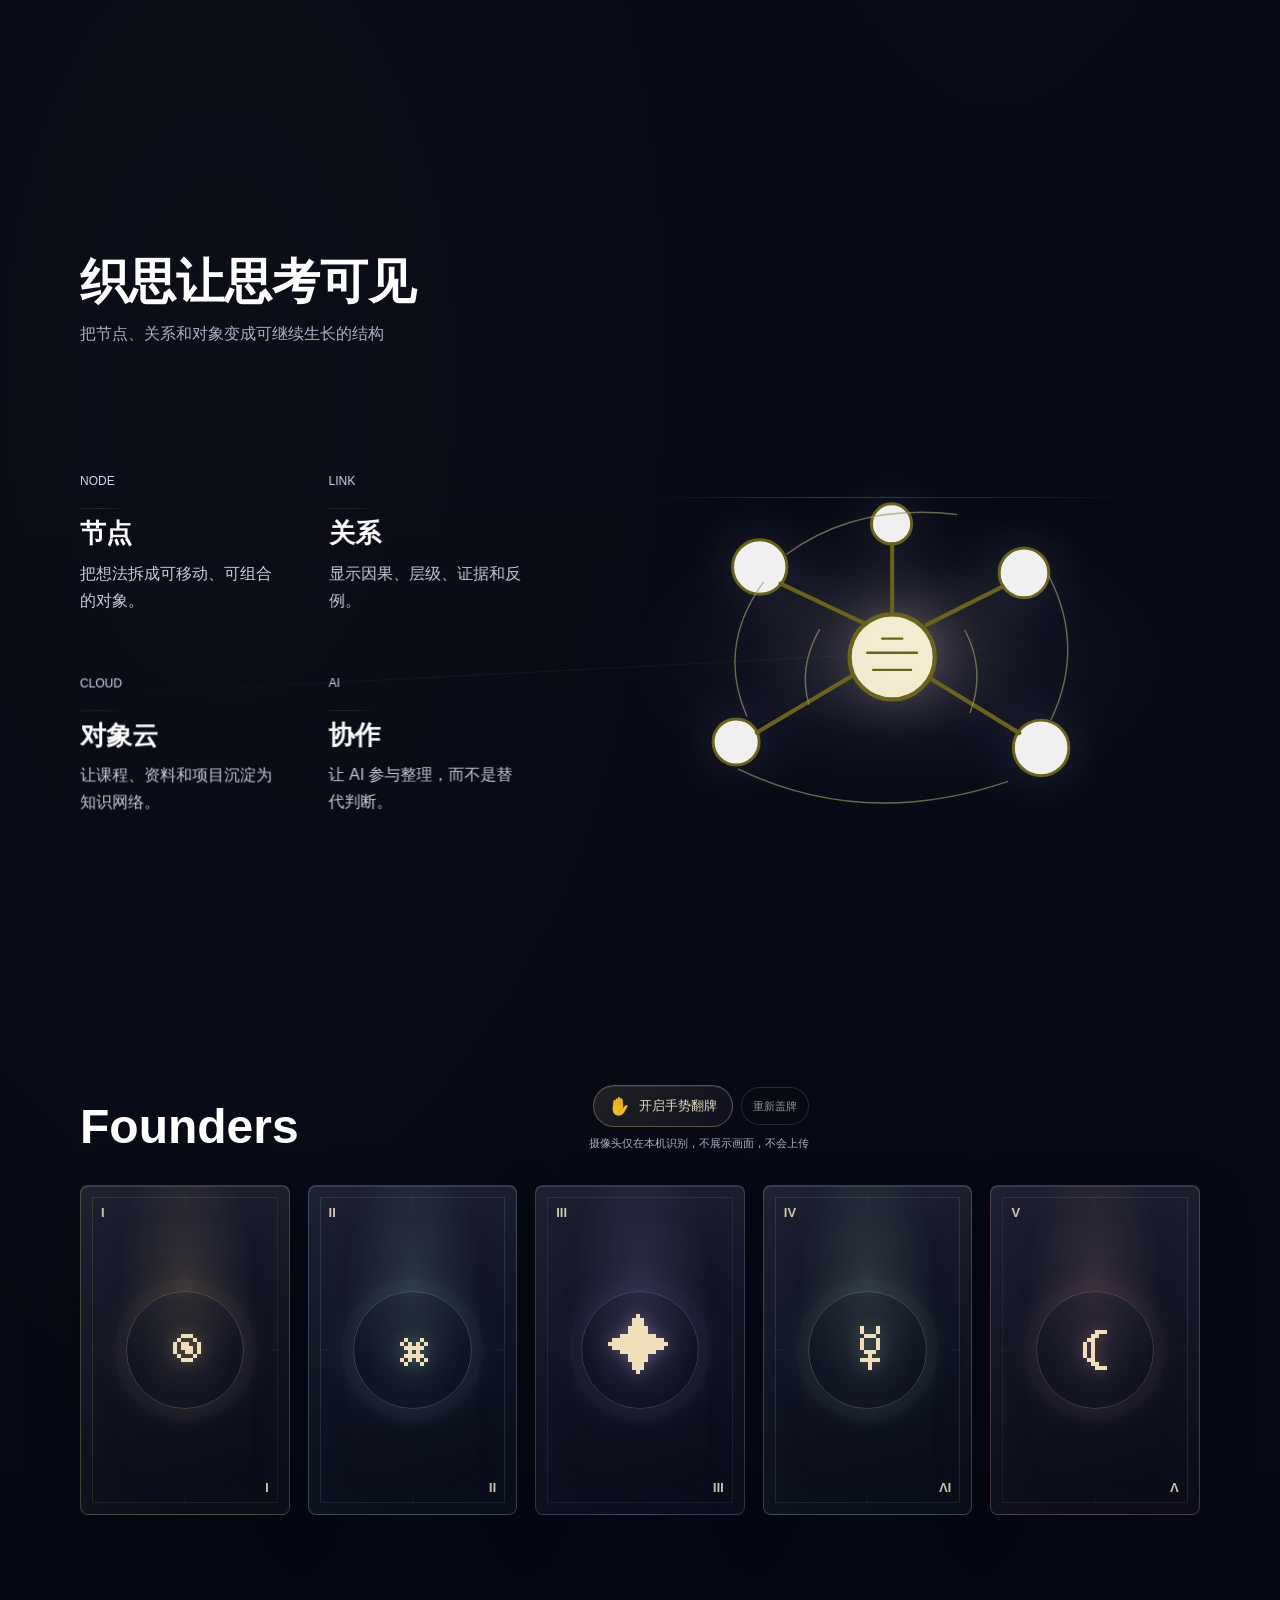
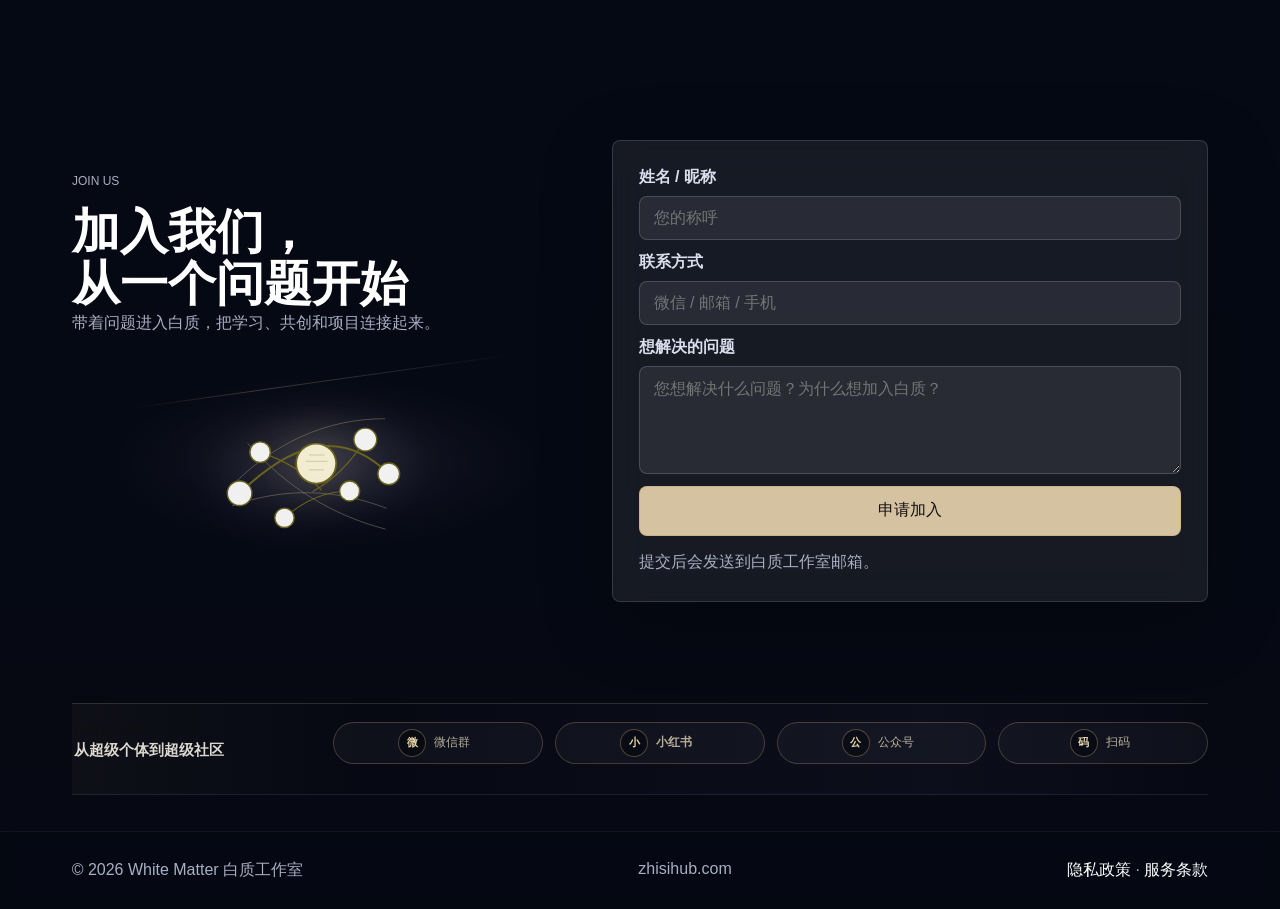
==== commit b71c8d4d: "Remove clipped pointer-light seams" ====
--- a/index.html
+++ b/index.html
@@ -11,7 +11,7 @@
     <meta name="theme-color" content="#090d19">
     <title>White Matter 白质工作室 | 认知连接社区</title>
     <link rel="icon" href="./favicon.png?v=stroke-write-20260623" type="image/png">
-    <link rel="stylesheet" href="./styles.css?v=thinking-lift-v34">
+    <link rel="stylesheet" href="./styles.css?v=pointer-seam-fix-v35">
   </head>
   <body>
     <header class="site-header" aria-label="主导航">
@@ -302,6 +302,6 @@
 
     <script src="./galaxy-exact.js?v=white-starlight-v10"></script>
     <script src="./visual-effects.js?v=founder-restored-v19"></script>
-    <script src="./script.js?v=centered-founders-formal-copy-v25"></script>
+    <script src="./script.js?v=pointer-seam-fix-v26"></script>
   </body>
 </html>
--- a/styles.css
+++ b/styles.css
@@ -6104,3 +6104,94 @@
 body :where(.eyebrow, .mission-strip span, .detail-grid article > span, .founder-role, .scroll-cue) {
   font-weight: 500 !important;
 }
+
+/* Seam-free pointer lighting: one viewport layer cannot be clipped by local panels. */
+.section-pointer-light {
+  --section-light-x: 50vw;
+  --section-light-y: 50vh;
+  position: fixed;
+  inset: 0;
+  z-index: 2;
+  width: auto;
+  height: auto;
+  border-radius: 0;
+  background:
+    radial-gradient(circle 190px at var(--section-light-x) var(--section-light-y),
+      rgba(255, 239, 200, 0.14) 0%,
+      rgba(201, 170, 120, 0.055) 36%,
+      rgba(155, 139, 197, 0.018) 64%,
+      transparent 100%);
+  filter: none;
+  opacity: 0;
+  pointer-events: none;
+  transform: none;
+  transition: opacity 180ms ease;
+  mix-blend-mode: screen;
+}
+
+.section-pointer-light.is-visible {
+  opacity: 1;
+}
+
+/* Let blurred artwork halos breathe beyond their boxes instead of cutting at an edge. */
+.line-visual,
+.contact-visual {
+  overflow: visible;
+}
+
+.line-visual:hover,
+.line-visual:focus-visible,
+.line-visual.is-active,
+.contact-visual:hover,
+.contact-visual:focus-visible,
+.contact-visual.is-active {
+  filter: none;
+}
+
+.contact-visual:hover::before,
+.contact-visual:focus-visible::before,
+.contact-visual.is-active::before {
+  opacity: 1;
+  filter: blur(14px);
+  transform: scale(1.04);
+}
+
+.contact-visual:hover .line-art-svg,
+.contact-visual:focus-visible .line-art-svg,
+.contact-visual.is-active .line-art-svg,
+.contact-visual:hover img,
+.contact-visual:focus-visible img,
+.contact-visual.is-active img {
+  filter:
+    drop-shadow(0 0 18px rgba(255, 236, 178, 0.16))
+    drop-shadow(0 0 34px rgba(155, 139, 197, 0.28));
+}
+
+/* Brighten content rather than compositing the whole rectangular container. */
+.community-hero .mission-strip article:hover,
+.community-hero .mission-strip article:focus-visible,
+.community-hero .mission-strip article.is-active,
+.course-section .detail-grid article:hover,
+.course-section .detail-grid article:focus-visible,
+.course-section .detail-grid article.is-active,
+.zhisi-section .detail-grid article:hover,
+.zhisi-section .detail-grid article:focus-visible,
+.zhisi-section .detail-grid article.is-active {
+  filter: none;
+}
+
+.community-hero .mission-strip article:hover strong,
+.community-hero .mission-strip article:focus-visible strong,
+.community-hero .mission-strip article.is-active strong,
+.detail-grid article:hover h3,
+.detail-grid article:focus-visible h3,
+.detail-grid article.is-active h3 {
+  color: #fff;
+  text-shadow: 0 0 20px rgba(229, 218, 179, 0.18);
+}
+
+@media (hover: none), (pointer: coarse), (max-width: 760px) {
+  .section-pointer-light {
+    display: none;
+  }
+}
